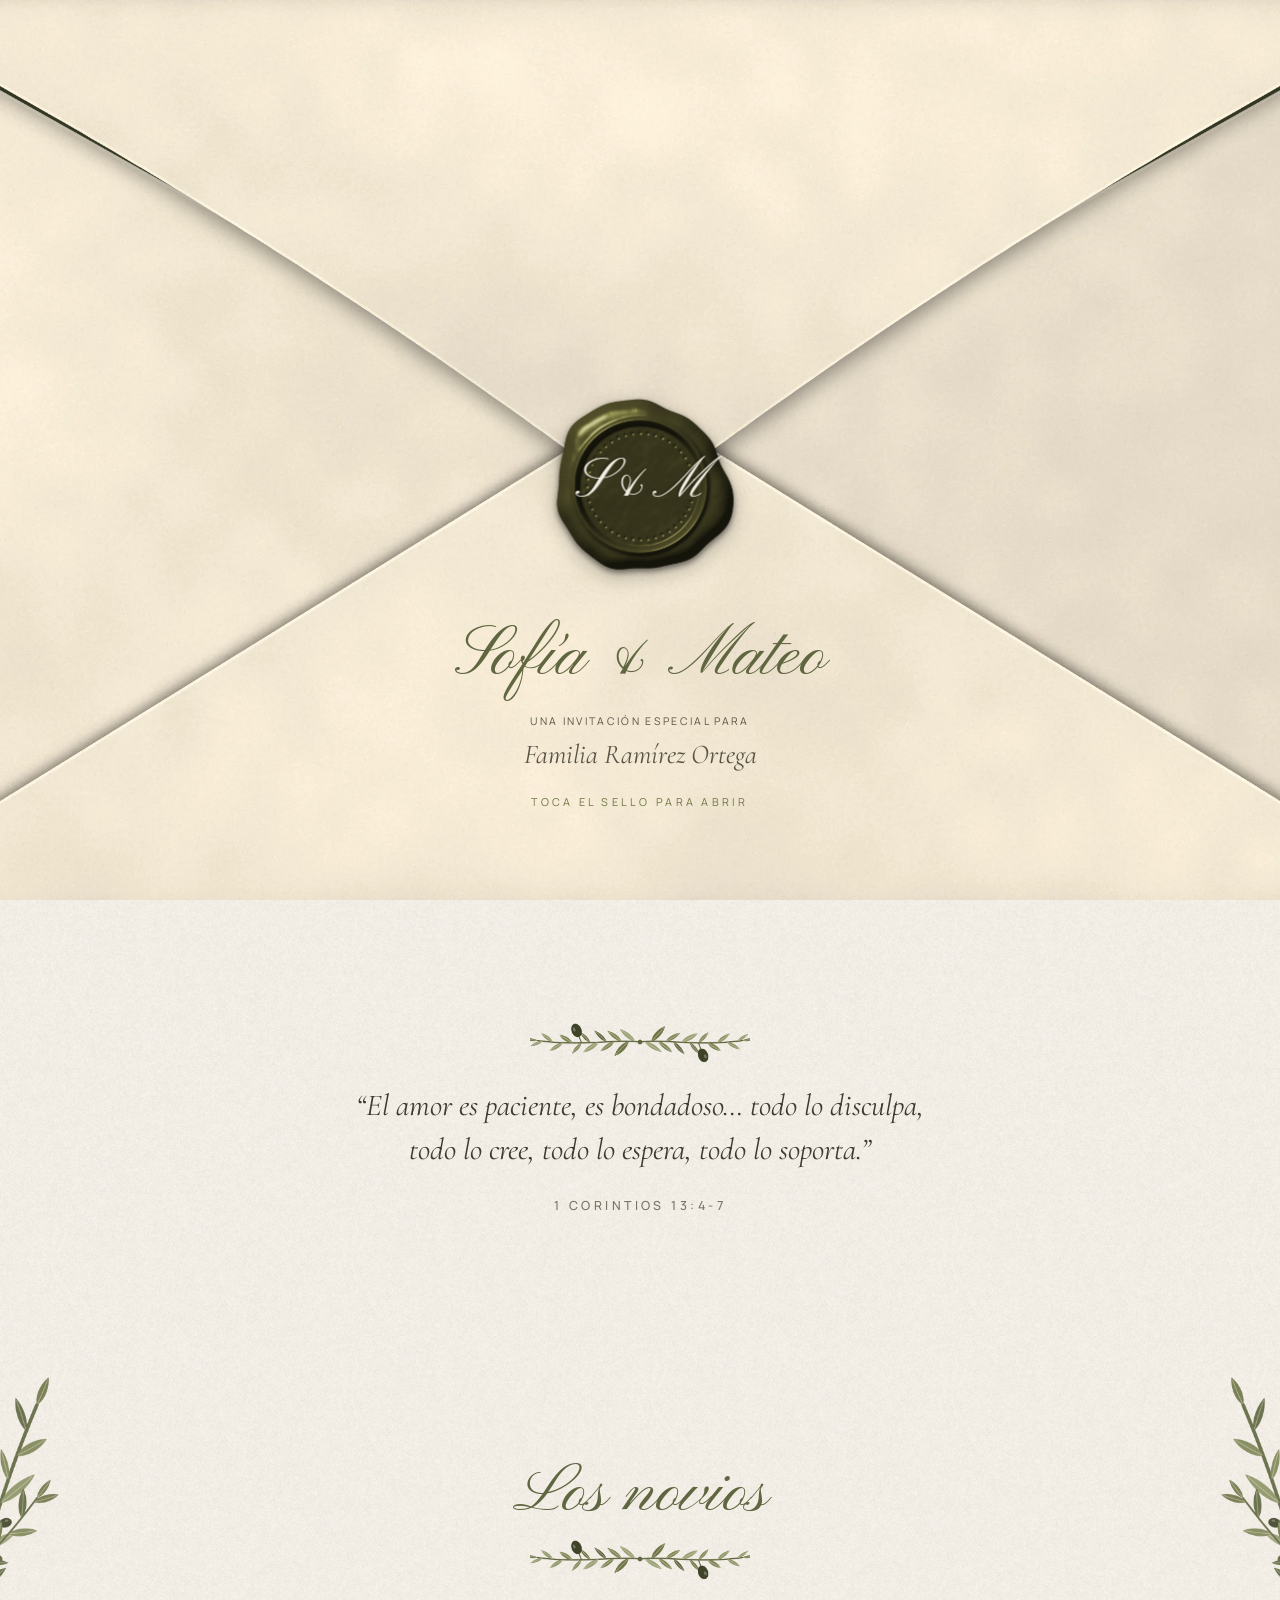
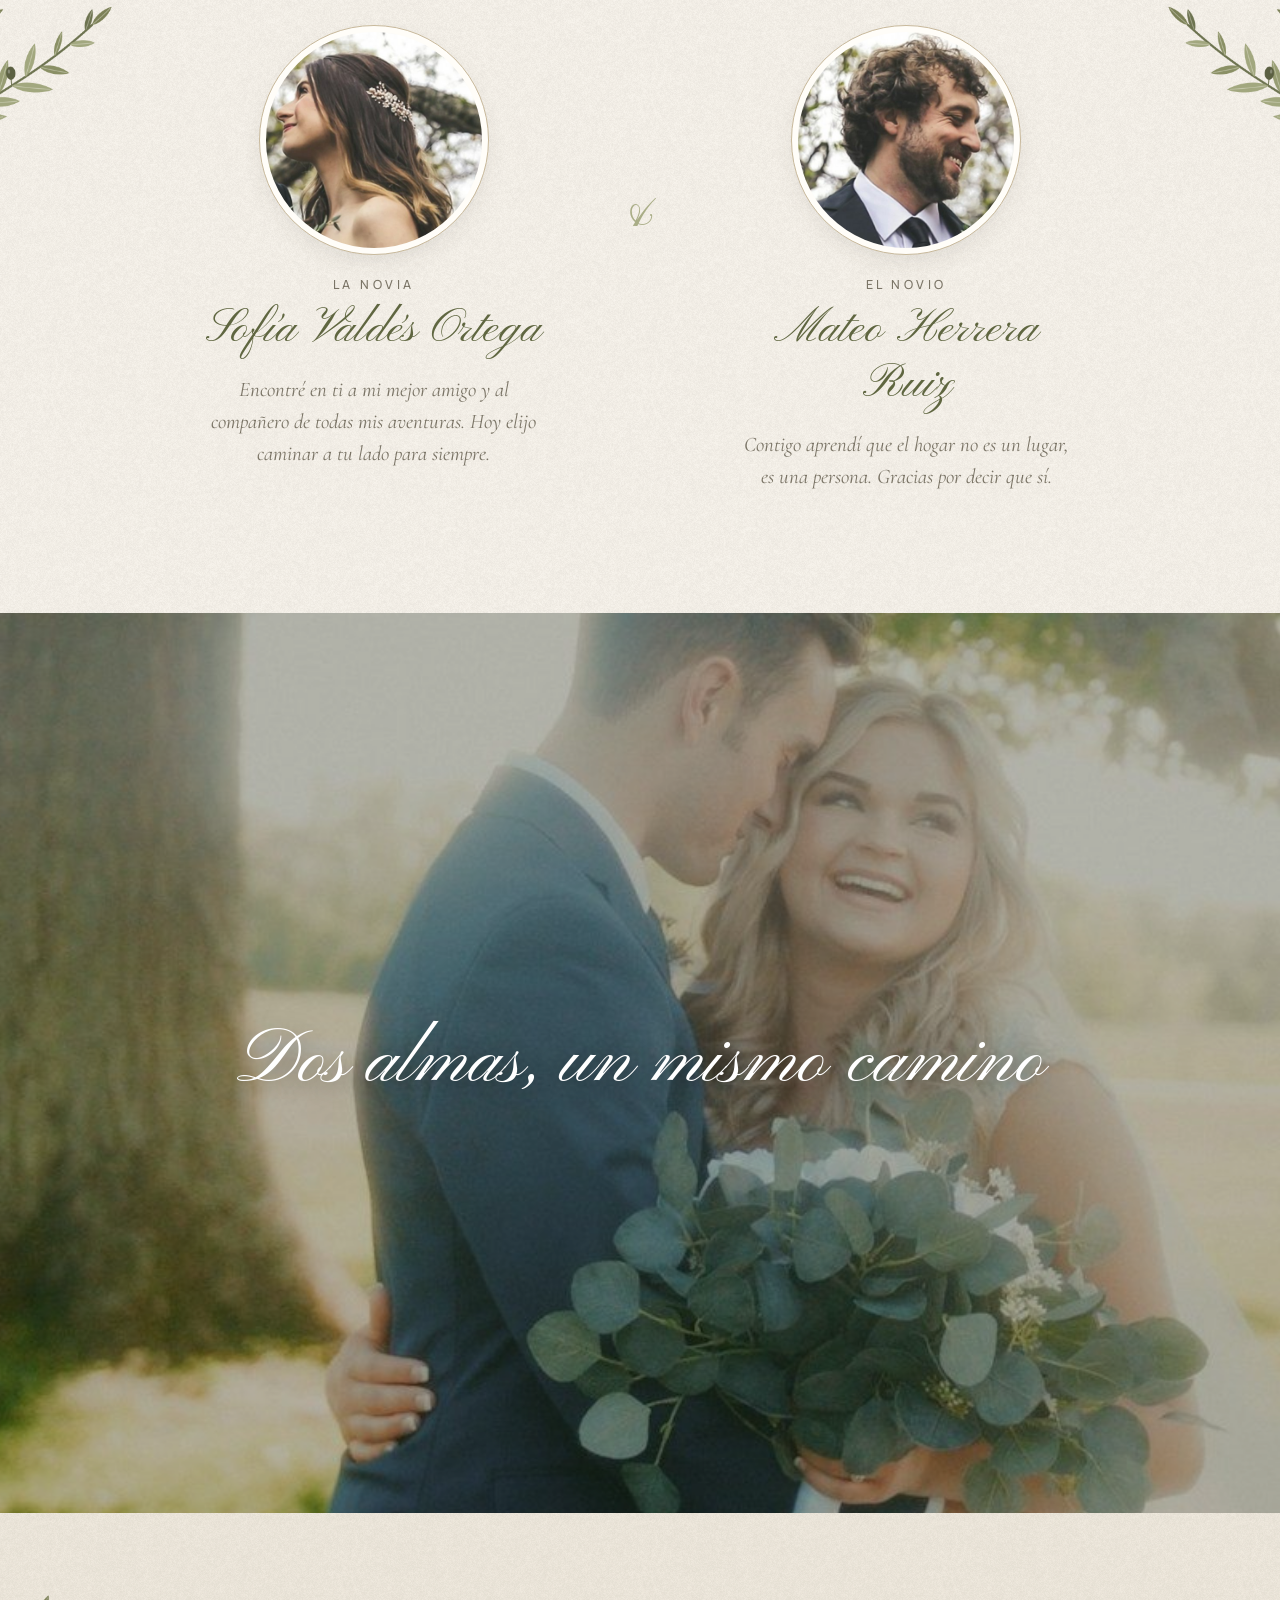
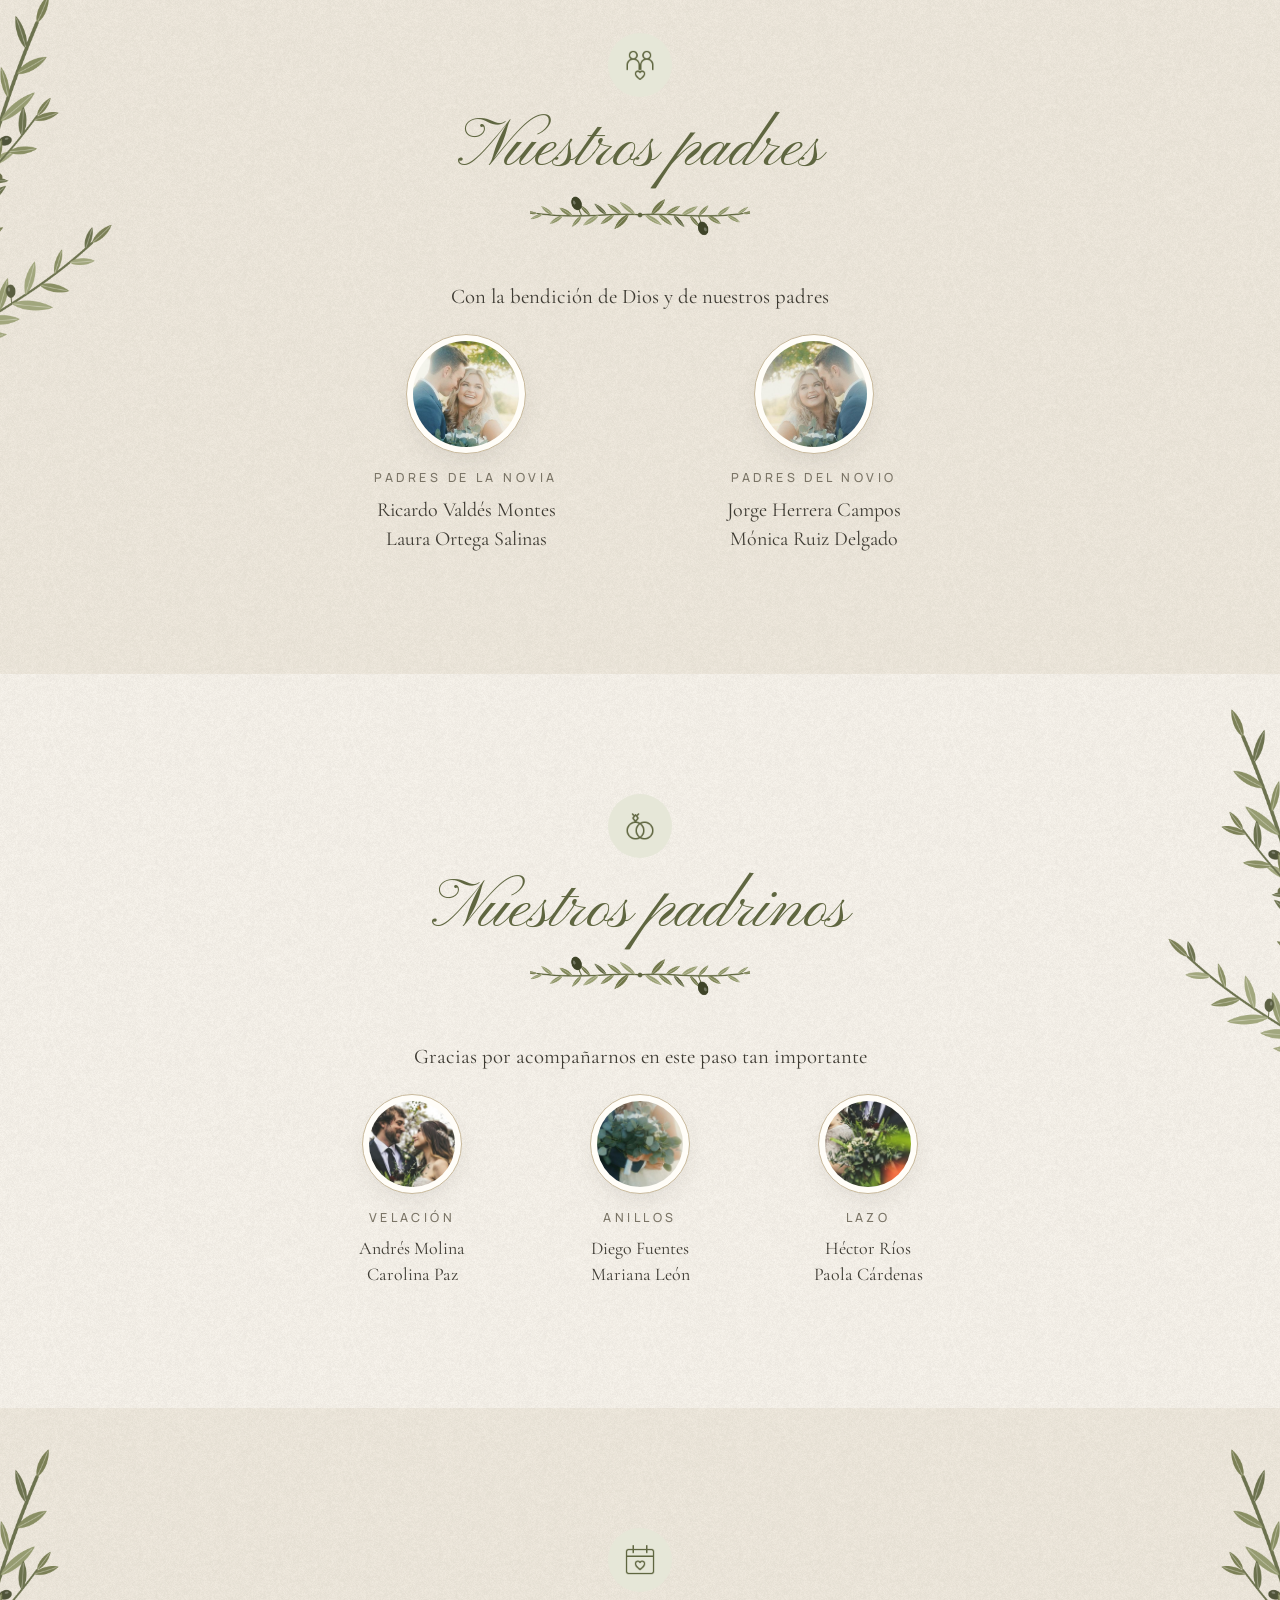
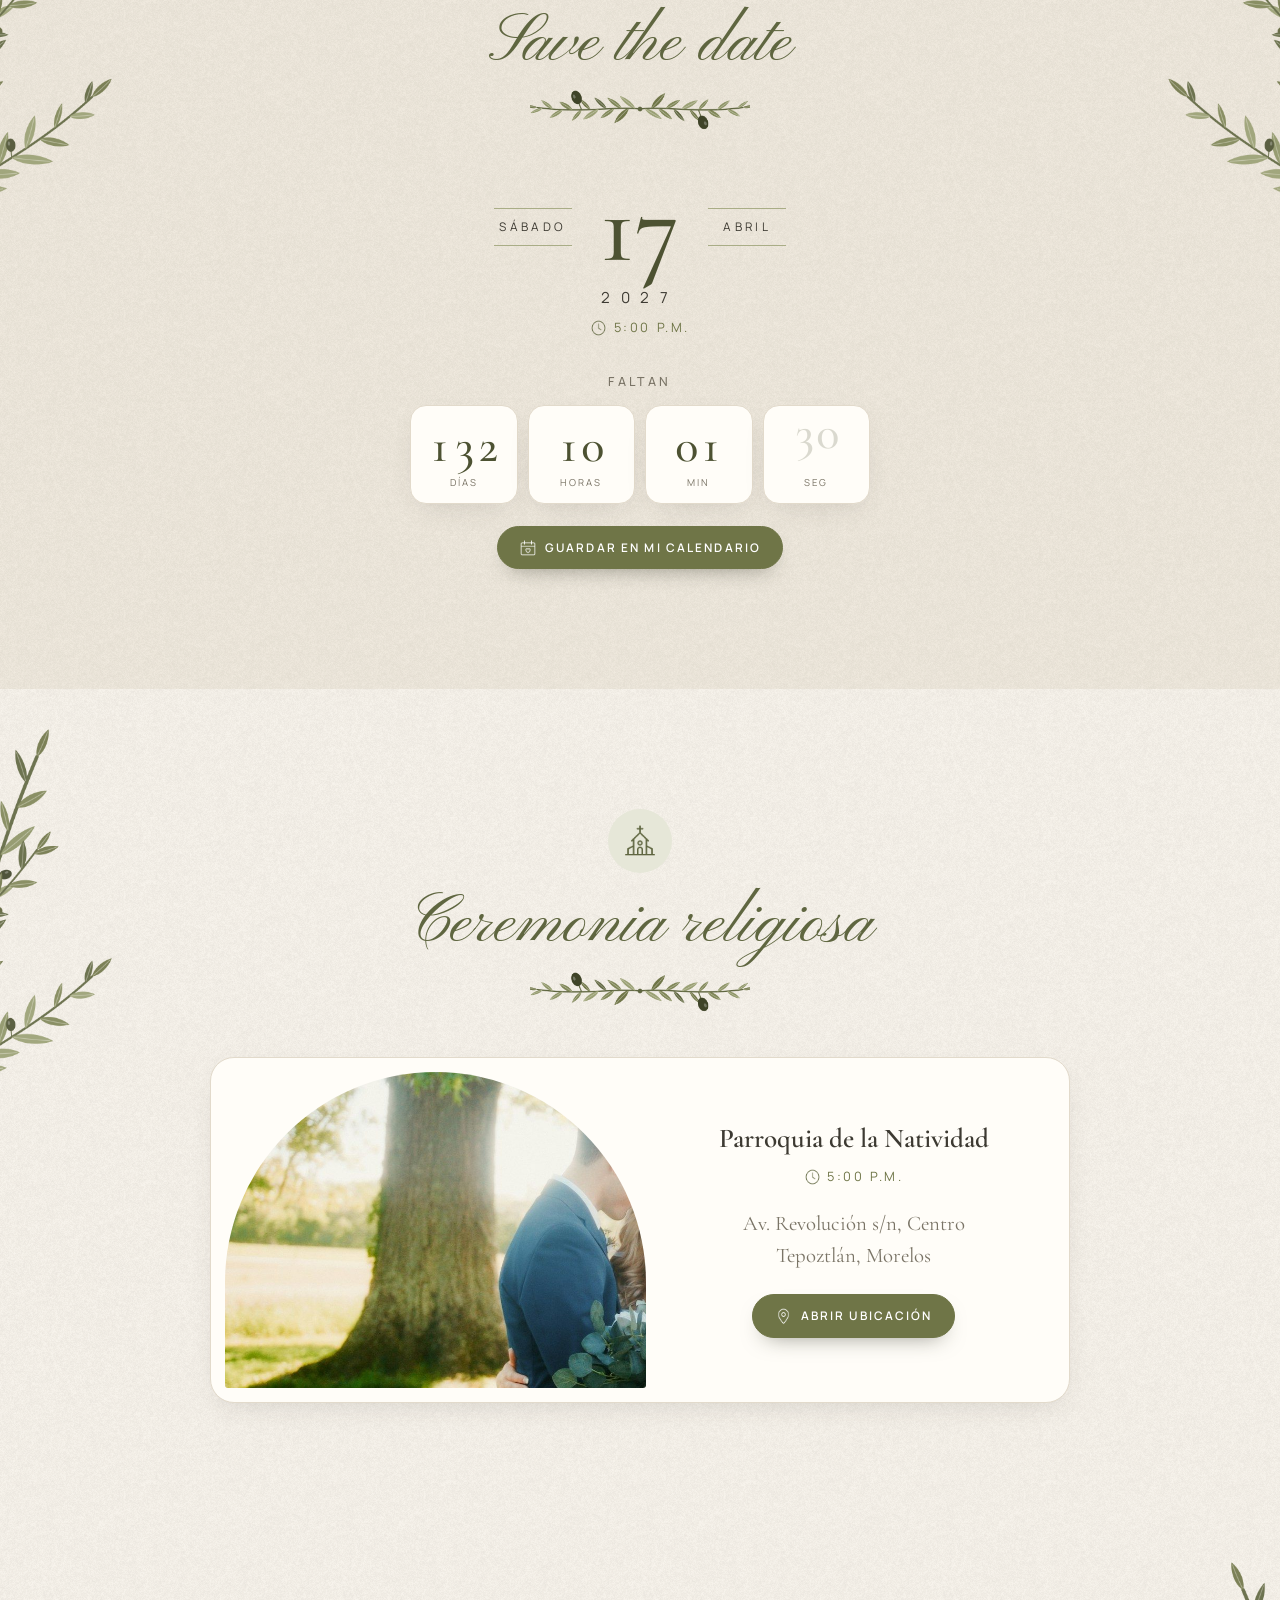
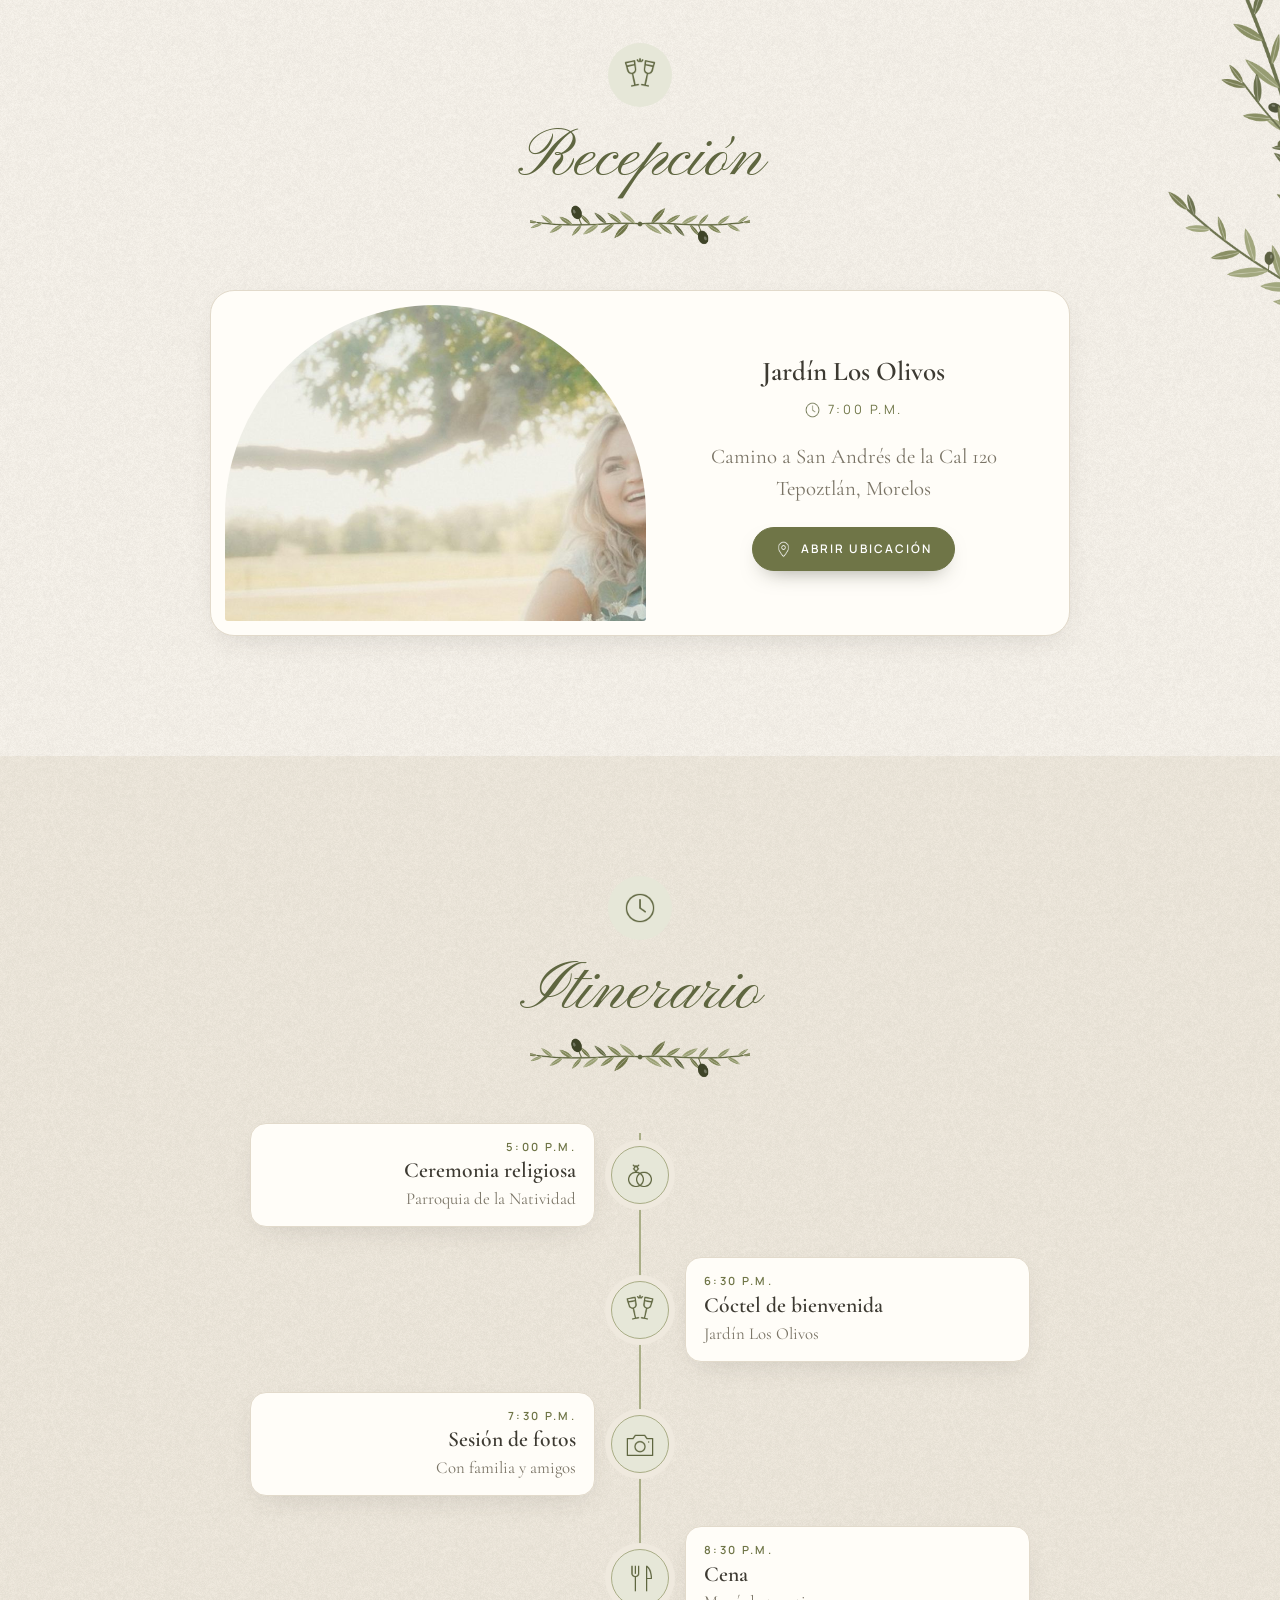
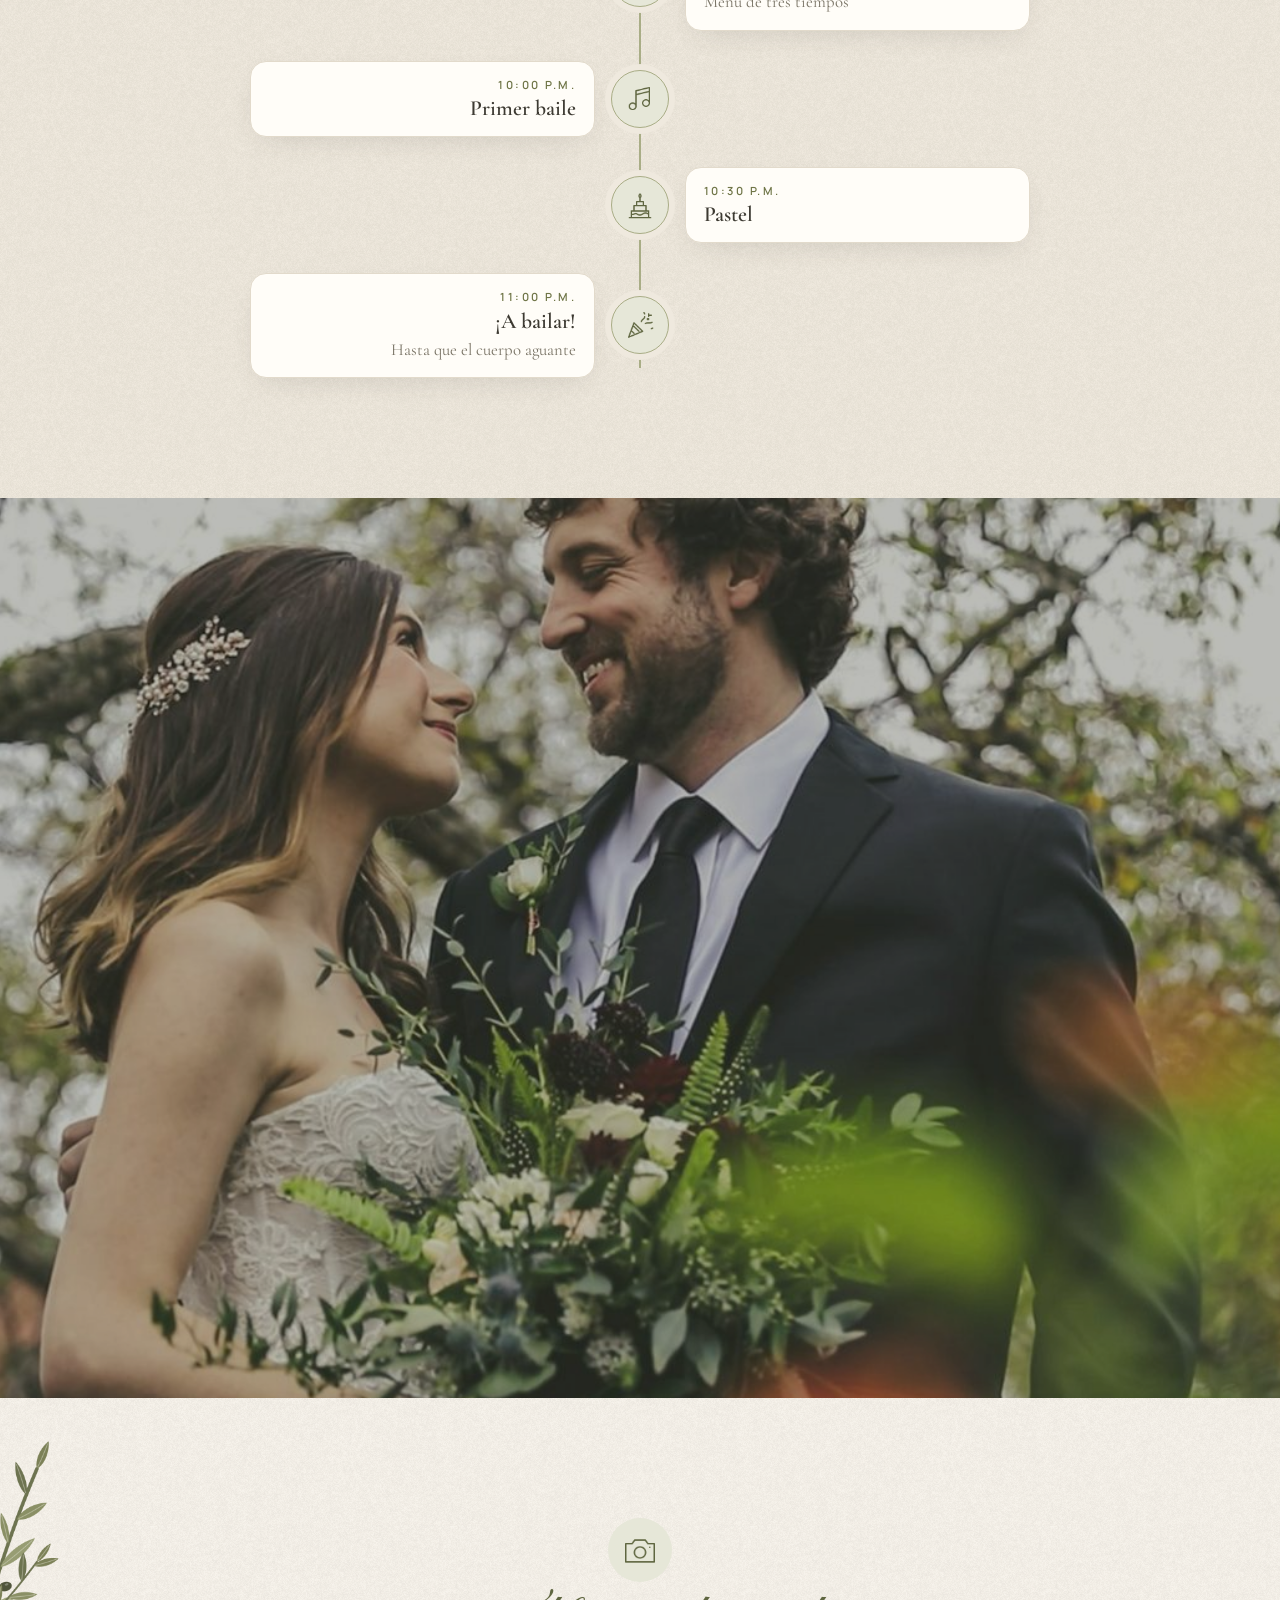
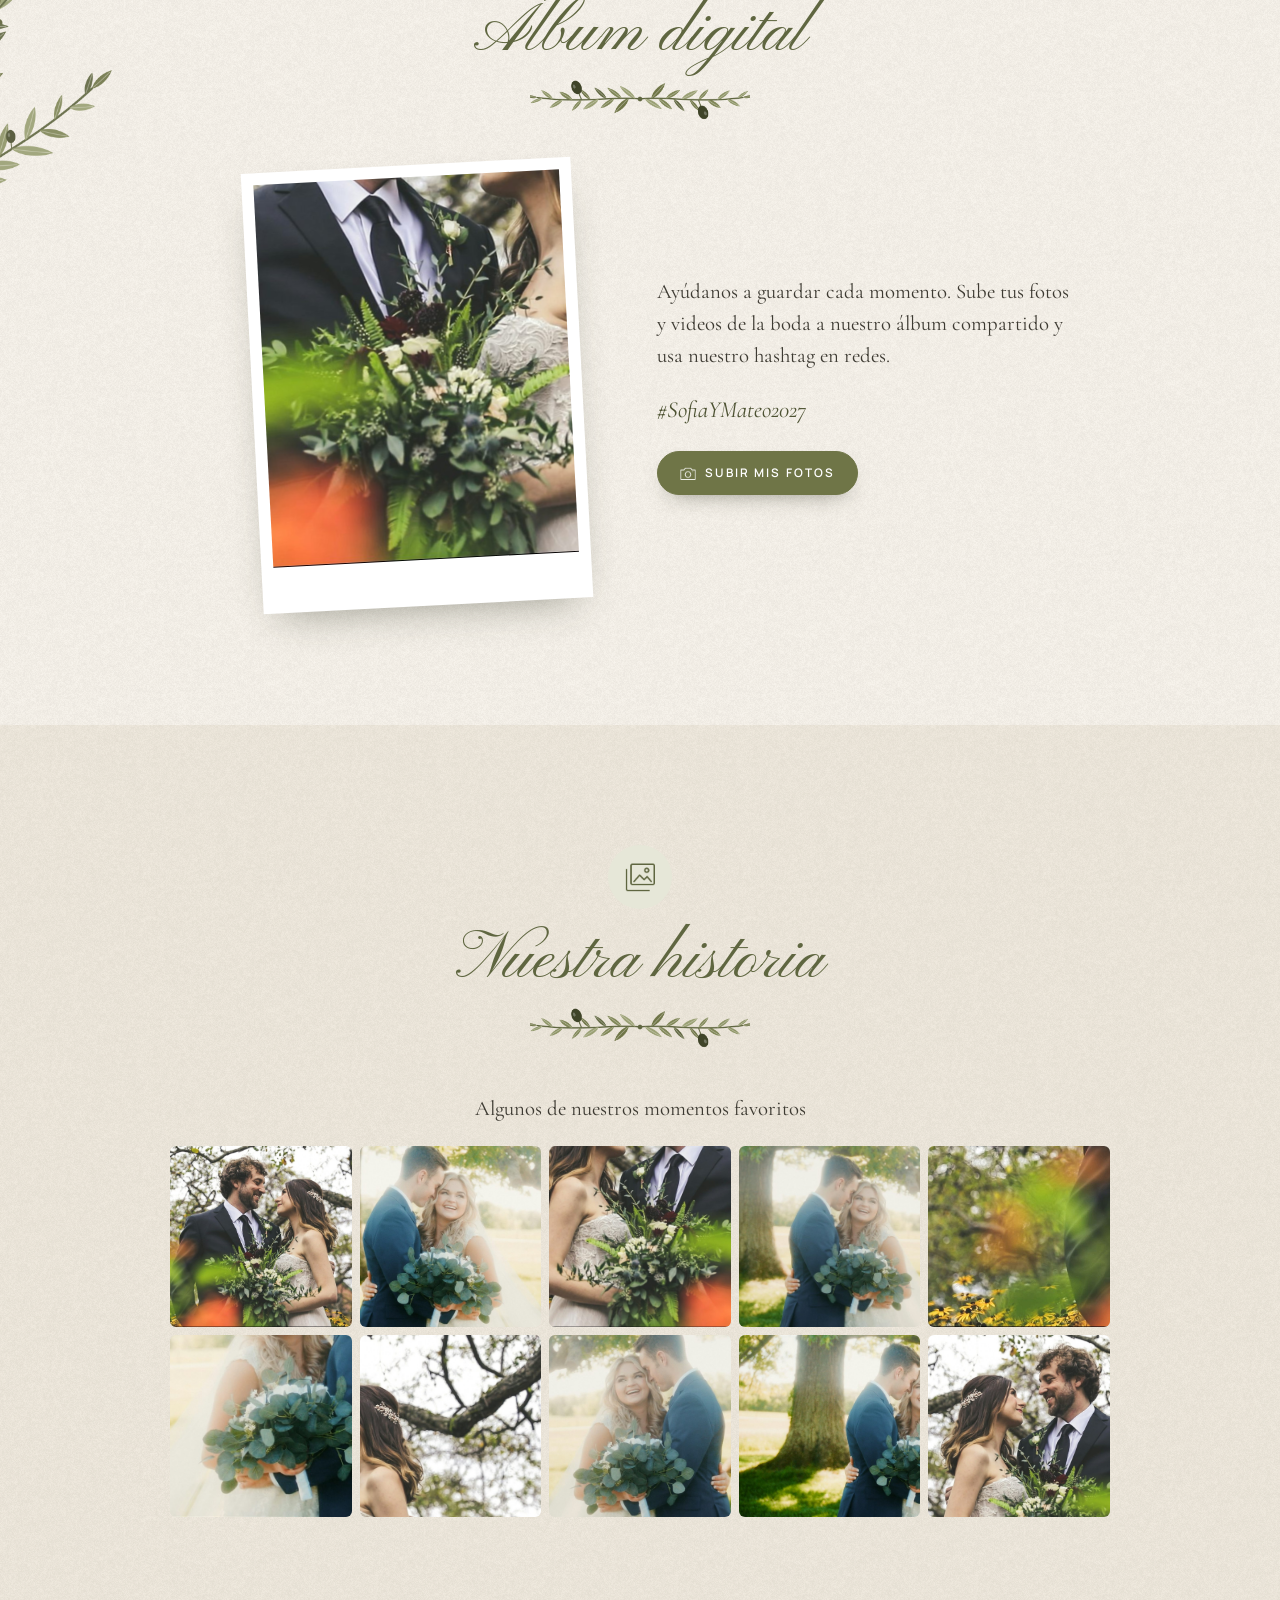
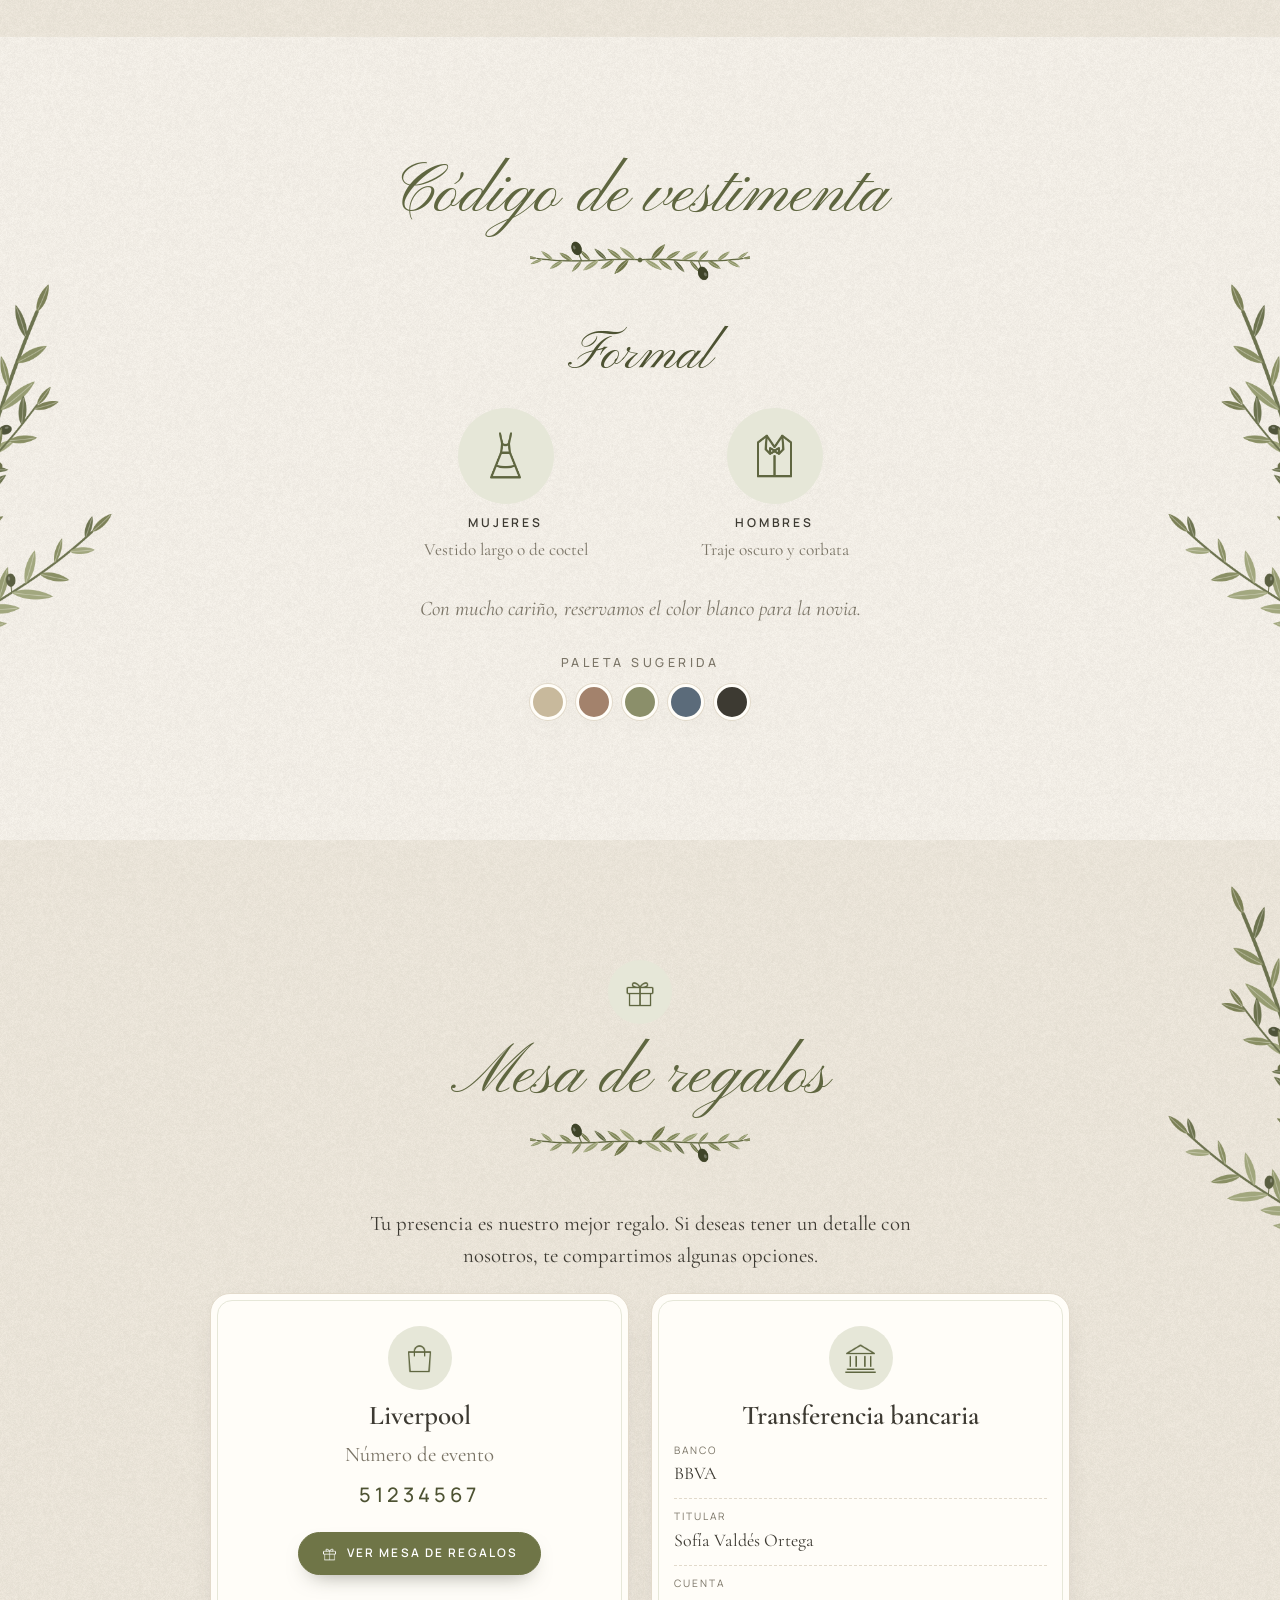
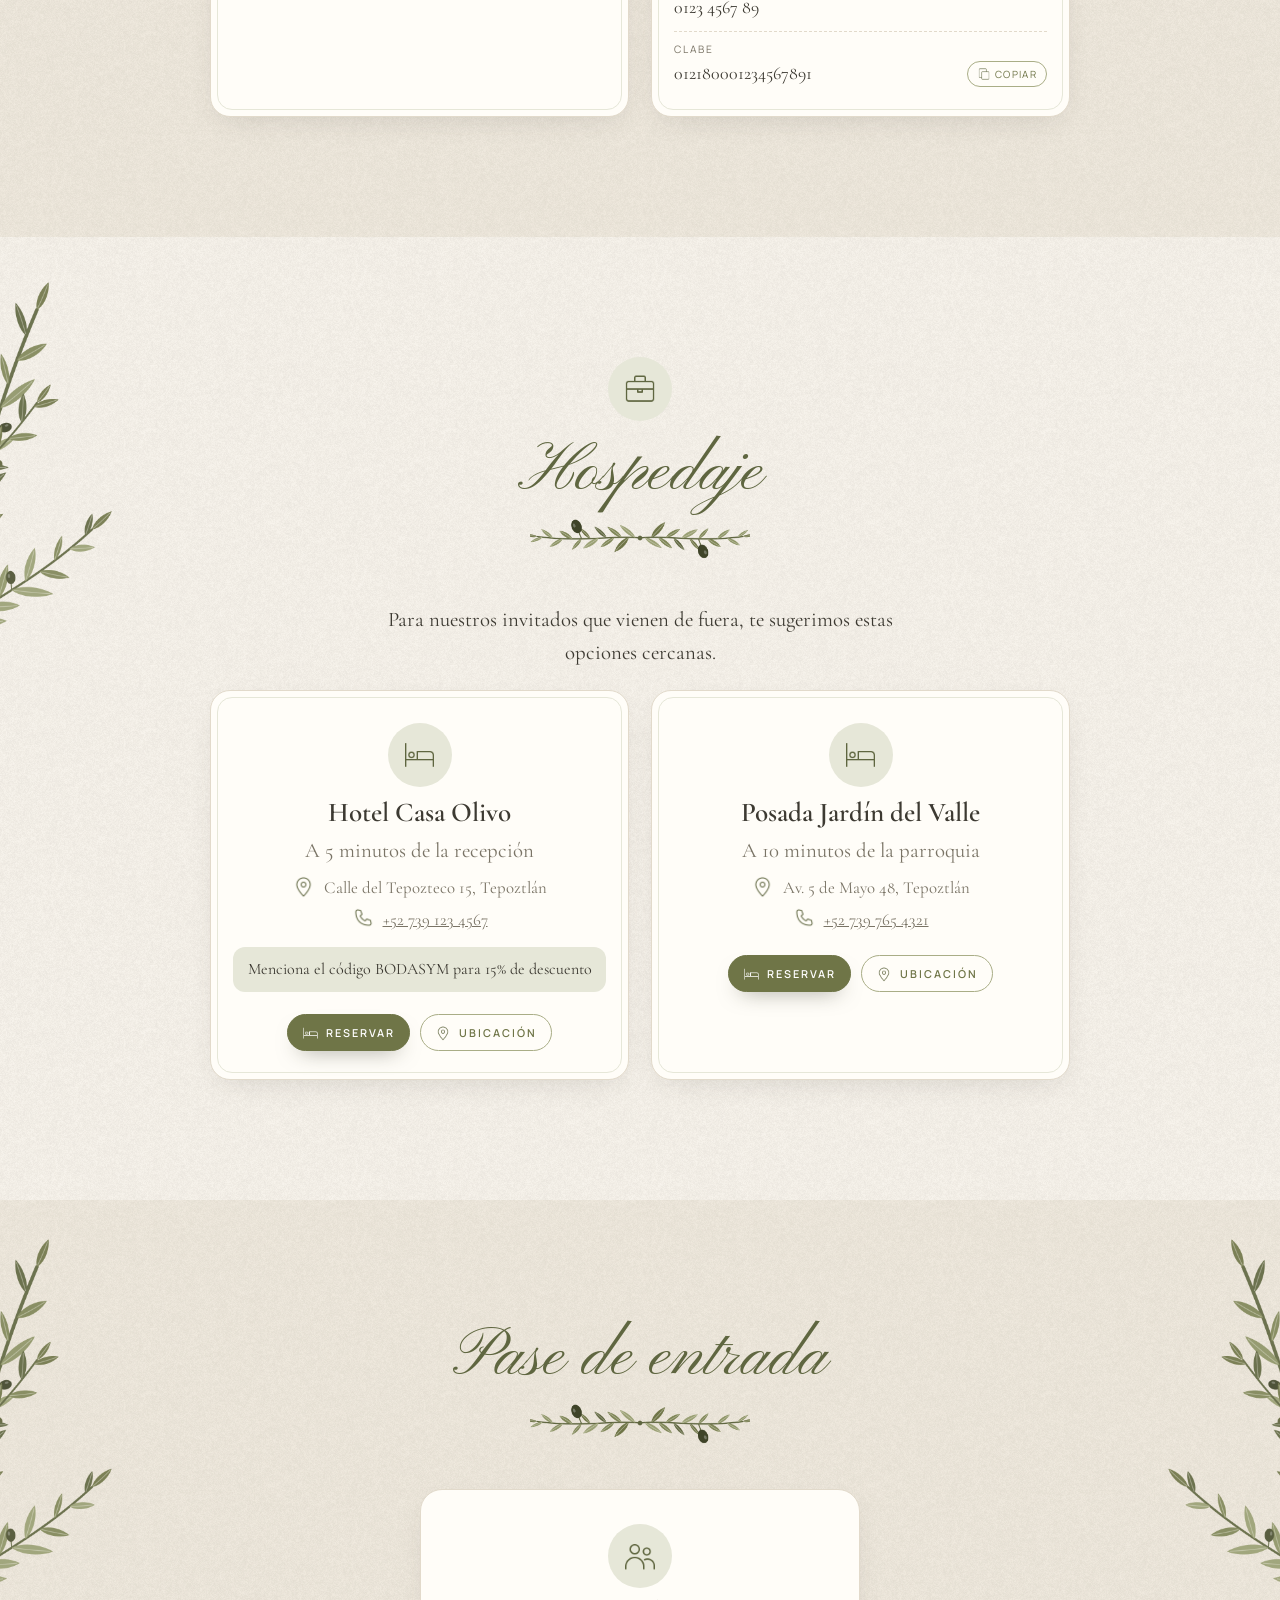
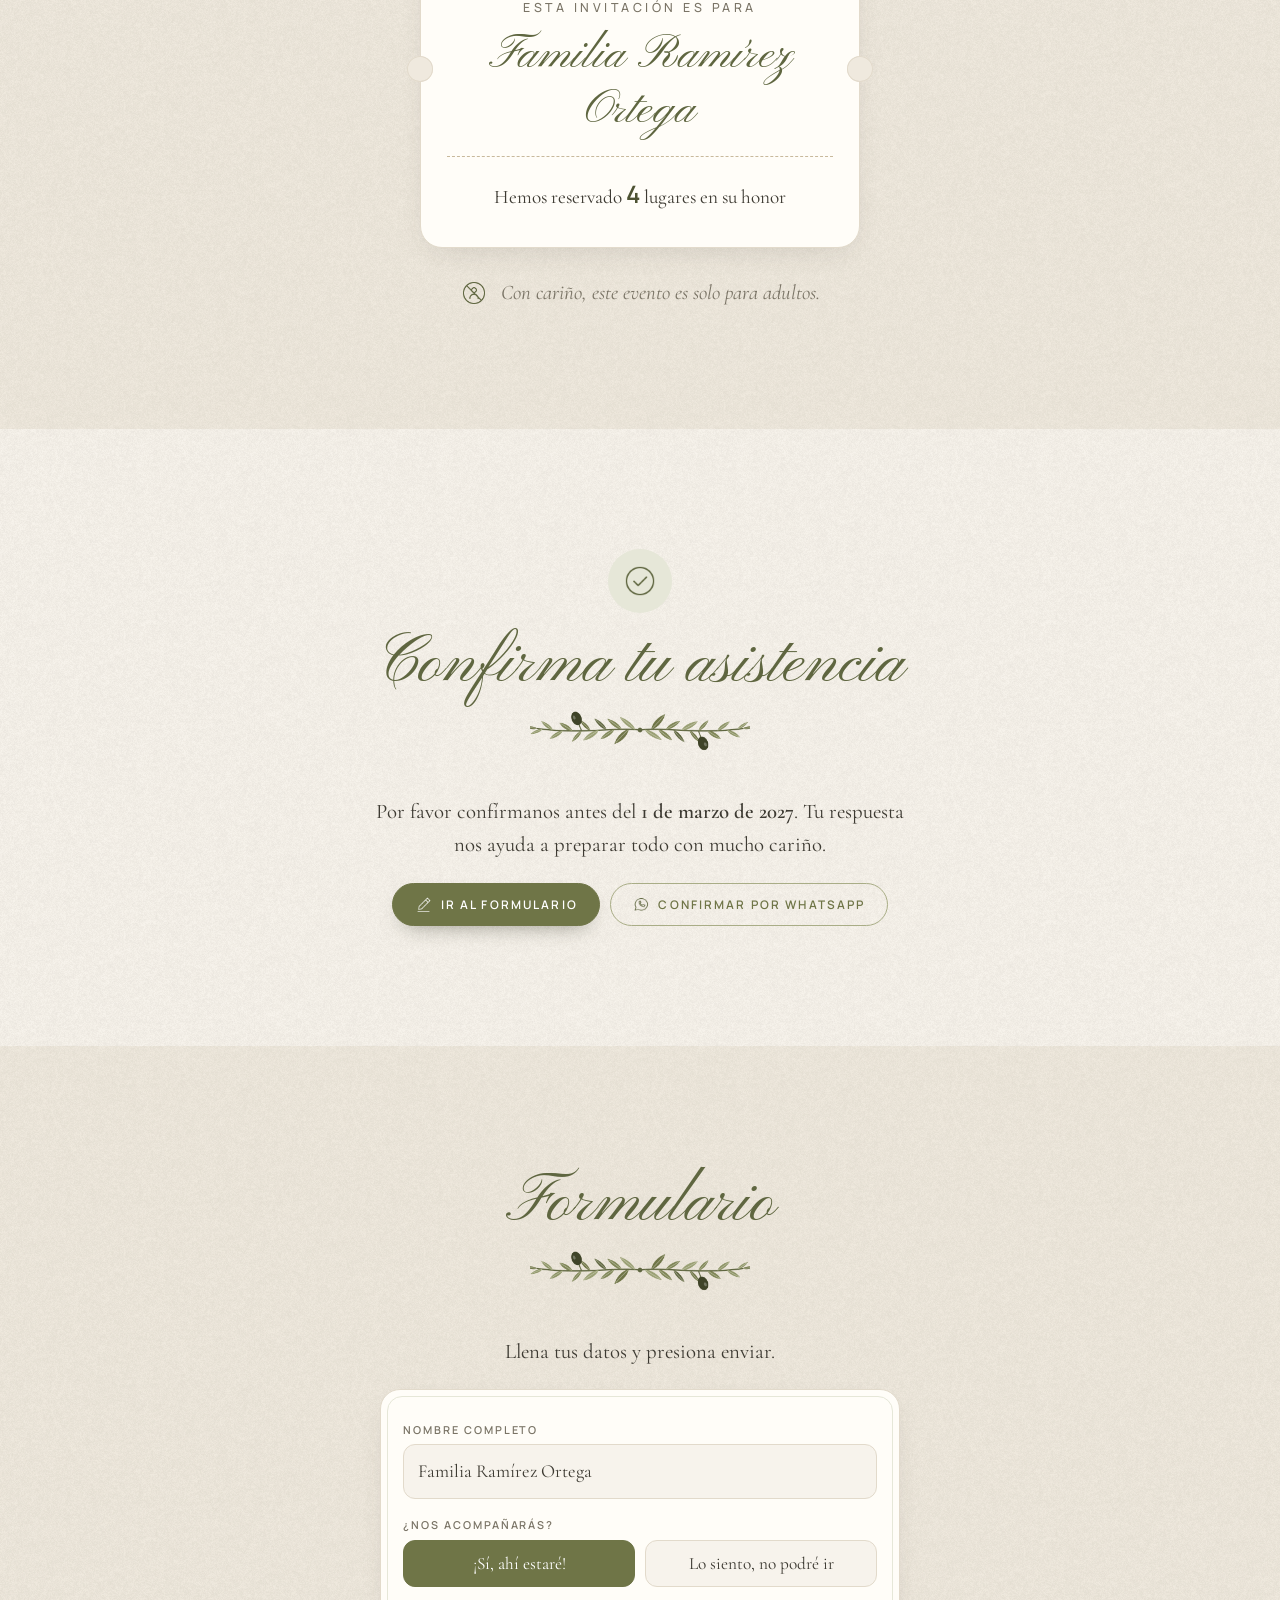
==== index.html @ 0d751687 "plantilla completa con confirmacion" ====
<!doctype html>
<html lang="es" class="cargando">
<head>
  <meta charset="utf-8">
  <meta name="viewport" content="width=device-width, initial-scale=1, viewport-fit=cover">

  <!-- =================================================================
       ✏️ ARCHIVO EDITABLE (1 de 2) — textos, fotos, links, orden de
       módulos, animaciones y posición de los adornos.
       El otro archivo editable es css/invitacion.css (colores, fuentes,
       tamaños y fondos).

       Título y vista previa al compartir por WhatsApp. La imagen debe ser
       URL completa al publicar: https://tusitio.com/boda/fotos/portada-1.jpg
       ================================================================= -->
  <title>Sofía & Mateo · Nuestra boda</title>
  <meta name="description" content="Te invitamos a celebrar nuestra boda el 17 de abril de 2027.">
  <meta property="og:title" content="Sofía & Mateo · Nuestra boda">
  <meta property="og:description" content="Sábado 17 de abril de 2027 · Tepoztlán, Morelos">
  <meta property="og:image" content="fotos/portada-1.jpg">
  <meta property="og:type" content="website">
  <meta name="theme-color" content="#6f7547">

  <!-- =================================================================
       ⚙️ AJUSTES (datos que no se ven escritos en la página)
       ================================================================= -->
  <script>
    const AJUSTES = {
      // Para el contador, el calendario y el formulario. Fecha: AAAA-MM-DDTHH:MM:00 (24 h)
      evento: {
        titulo:      "Boda de Sofía & Mateo",
        fecha:       "2027-04-17T17:00:00",
        fechaFin:    "2027-04-18T02:00:00",
        lugar:       "Tepoztlán, Morelos",
        descripcion: "¡Te esperamos para celebrar nuestra boda!",
      },
      // Invitado cuando el link no trae ?invitado=...&pases=...  (crea links con generador-links.html)
      invitado: { nombre: "Familia Ramírez Ortega", pases: 4 },

      // WhatsApp: código de país + número, solo dígitos ("" = sin botón de WhatsApp)
      whatsapp:        "5215512345678",
      mensajeWhatsapp: "¡Hola! Soy {invitado} y quiero confirmar mi asistencia a la boda de Sofía & Mateo.",

      formulario: {
        enviarA:      "whatsapp",   // "whatsapp" = abre WhatsApp con la respuesta · "prueba" = solo dice gracias
        googleSheets: "",           // opcional: URL de Google Apps Script para guardar respuestas
      },
      portada: { cadaSegundos: 5, transicionSegundos: 2 },   // carrusel de fotos de la portada
      sobre:   { velocidad: 1 },                            // 1 normal · 1.5 más rápido · 0.7 más lento
      musica:  { archivo: "", volumen: 0.5 },               // ej. "musica/cancion.mp3" ("" = sin música)
    };
  </script>

  <link rel="stylesheet" href="css/invitacion.css">
  <link rel="stylesheet" href="css/base.css">
  <noscript><style>html.cargando body { visibility: visible; } .sobre { display: none; }</style></noscript>
</head>
<body>

<!-- =====================================================================
     CÓMO EDITAR ESTE ARCHIVO
     · Cada módulo es un <section>. El ORDEN aquí es el orden en pantalla.
       Para quitar un módulo bórralo completo; para moverlo, córtalo y pégalo.
     · Para quitar un texto o botón, borra su línea.
     · data-animacion="subir"  en el <section> = animación por defecto del módulo
       data-anim                = este elemento se anima (con la del módulo)
       data-anim="letras"       = con una animación propia (lista en js/animaciones.js)
       data-retraso="0.5"  data-duracion="2"   = segundos extra / duración
       data-escalonar           = en un contenedor: sus hijos salen uno tras otro
     · ADORNOS (png/webp con posición exacta, en % del módulo):
       <img class="adorno" src="tematica/flor.png" alt=""
            style="--x:10%; --y:20%; --ancho:30%; --giro:-15deg" data-anim="zoom">
       También: --derecha / --abajo (en lugar de --x / --y), --opacidad,
       --capa (1 detrás del texto · 3 delante) y la clase adorno--espejo.
     ===================================================================== -->


<!-- ============================ SOBRE (bórralo para entrar directo) ============================ -->
<div class="sobre" id="sobre" role="button" tabindex="0" aria-label="Abrir invitación">
  <div class="sobre__escenario">
    <div class="sobre__interior"></div>
    <picture class="sobre__capa sobre__abajo">
      <source media="(orientation: landscape)" srcset="tematica/sobre-abajo-horizontal.webp">
      <img src="tematica/sobre-abajo-vertical.webp" alt="" draggable="false">
    </picture>
    <div class="sobre__solapa">
      <picture class="sobre__capa">
        <source media="(orientation: landscape)" srcset="tematica/sobre-arriba-horizontal.webp">
        <img src="tematica/sobre-arriba-vertical.webp" alt="" draggable="false">
      </picture>
    </div>
    <div class="sobre__textos">
      <p class="sobre__titulo">Sofía &amp; Mateo</p>
      <p class="sobre__para">Una invitación especial para</p>
      <p class="sobre__invitado" data-invitado-nombre></p>
      <p class="sobre__ayuda">Toca el sello para abrir</p>
    </div>
    <span class="sobre__sello">
      <img src="tematica/sello.webp" alt="" draggable="false">
      <span class="sobre__iniciales">S&amp;M</span>
    </span>
  </div>
</div>


<main id="invitacion">

  <!-- ============================ PORTADA ============================ -->
  <section class="modulo portada" id="portada" data-animacion="subir">
    <div class="portada__fotos">
      <img src="fotos/portada-1.jpg" alt="">
      <img src="fotos/portada-2.jpg" alt="">
      <img src="fotos/portada-3.jpg" alt="">
    </div>
    <div class="portada__capa"></div>
    <div class="portada__contenido">
      <p class="etiqueta" data-anim data-retraso="0.3">Nos casamos</p>
      <h1 class="portada__nombres" data-anim="letras" data-retraso="0.6">Sofía &amp; Mateo</h1>
      <p class="portada__fecha" data-anim data-retraso="1.4">17 · 04 · 2027</p>
    </div>
    <div class="portada__puntos"></div>
    <a class="portada__bajar" href="#" aria-label="Ver más" data-anim="flotar">
      <img src="iconos/flecha-abajo.png" alt="">
    </a>
  </section>

  <!-- ============================ FRASE ============================ -->
  <section class="modulo" id="frase" data-animacion="desenfoque">
    <div class="contenedor">
      <img class="divisor" style="margin: 0 auto 20px" src="tematica/divisor.png" alt="" data-anim="linea">
      <p class="frase__texto" data-anim>“El amor es paciente, es bondadoso… todo lo disculpa, todo lo cree, todo lo espera, todo lo soporta.”</p>
      <p class="etiqueta" data-anim>1 Corintios 13:4-7</p>
    </div>
  </section>

  <!-- ============================ NOVIOS ============================ -->
  <section class="modulo" id="novios" data-animacion="subir">
    <img class="adorno" src="tematica/hoja-izquierda.png" alt="" style="--x:-7%; --y:4%" data-anim="hoja-izquierda">
    <img class="adorno" src="tematica/hoja-derecha.png" alt="" style="--derecha:-7%; --y:4%" data-anim="hoja-derecha">
    <div class="contenedor">
      <header class="encabezado">
        <h2 class="titulo" data-anim>Los novios</h2>
        <img class="divisor" src="tematica/divisor.png" alt="" data-anim="linea">
      </header>
      <div class="novios">
        <article class="novio-tarjeta">
          <div class="foto-circulo" data-anim="circulo"><img src="fotos/novia.jpg" alt=""></div>
          <p class="etiqueta" data-anim>La novia</p>
          <h3 class="nombre-novio" data-anim>Sofía Valdés Ortega</h3>
          <p class="mensaje" data-anim>Encontré en ti a mi mejor amigo y al compañero de todas mis aventuras. Hoy elijo caminar a tu lado para siempre.</p>
        </article>
        <div class="novios__y" data-anim="rebote">&amp;</div>
        <article class="novio-tarjeta">
          <div class="foto-circulo" data-anim="circulo"><img src="fotos/novio.jpg" alt=""></div>
          <p class="etiqueta" data-anim>El novio</p>
          <h3 class="nombre-novio" data-anim>Mateo Herrera Ruiz</h3>
          <p class="mensaje" data-anim>Contigo aprendí que el hogar no es un lugar, es una persona. Gracias por decir que sí.</p>
        </article>
      </div>
    </div>
  </section>

  <!-- ============================ FOTO PARALLAX 1 ============================ -->
  <section class="modulo parallax" id="parallax1" data-animacion="zoom-suave">
    <div class="parallax__marco" data-parallax><img class="parallax__img" src="fotos/parallax-1.jpg" alt=""></div>
    <div class="parallax__capa"></div>
    <p class="parallax__texto" data-anim>Dos almas, un mismo camino</p>
  </section>

  <!-- ============================ PADRES ============================ -->
  <section class="modulo" id="padres" data-animacion="subir">
    <img class="adorno" src="tematica/hoja-izquierda.png" alt="" style="--x:-7%; --y:10%" data-anim="hoja-izquierda">
    <div class="contenedor">
      <header class="encabezado">
        <span class="icono-circulo" data-anim><img src="iconos/familia.png" alt=""></span>
        <h2 class="titulo" data-anim>Nuestros padres</h2>
        <img class="divisor" src="tematica/divisor.png" alt="" data-anim="linea">
      </header>
      <p class="texto" data-anim>Con la bendición de Dios y de nuestros padres</p>
      <div class="personas" data-escalonar>
        <article class="persona" data-anim>
          <div class="foto-circulo"><img src="fotos/padres-novia.jpg" alt=""></div>
          <p class="etiqueta">Padres de la novia</p>
          <p class="persona__nombres">Ricardo Valdés Montes<br>Laura Ortega Salinas</p>
        </article>
        <article class="persona" data-anim>
          <div class="foto-circulo"><img src="fotos/padres-novio.jpg" alt=""></div>
          <p class="etiqueta">Padres del novio</p>
          <p class="persona__nombres">Jorge Herrera Campos<br>Mónica Ruiz Delgado</p>
        </article>
      </div>
    </div>
  </section>

  <!-- ============================ PADRINOS ============================ -->
  <section class="modulo" id="padrinos" data-animacion="zoom">
    <img class="adorno" src="tematica/hoja-derecha.png" alt="" style="--derecha:-7%; --y:4%" data-anim="hoja-derecha">
    <div class="contenedor">
      <header class="encabezado">
        <span class="icono-circulo" data-anim><img src="iconos/anillos.png" alt=""></span>
        <h2 class="titulo" data-anim>Nuestros padrinos</h2>
        <img class="divisor" src="tematica/divisor.png" alt="" data-anim="linea">
      </header>
      <p class="texto" data-anim>Gracias por acompañarnos en este paso tan importante</p>
      <div class="personas personas--padrinos" data-escalonar>
        <article class="persona" data-anim>
          <div class="foto-circulo"><img src="fotos/padrinos-1.jpg" alt=""></div>
          <p class="etiqueta">Velación</p>
          <p class="persona__nombres">Andrés Molina<br>Carolina Paz</p>
        </article>
        <article class="persona" data-anim>
          <div class="foto-circulo"><img src="fotos/padrinos-2.jpg" alt=""></div>
          <p class="etiqueta">Anillos</p>
          <p class="persona__nombres">Diego Fuentes<br>Mariana León</p>
        </article>
        <article class="persona" data-anim>
          <div class="foto-circulo"><img src="fotos/padrinos-3.jpg" alt=""></div>
          <p class="etiqueta">Lazo</p>
          <p class="persona__nombres">Héctor Ríos<br>Paola Cárdenas</p>
        </article>
      </div>
    </div>
  </section>

  <!-- ============================ FECHA + CONTADOR + CALENDARIO ============================ -->
  <!-- La fecha del contador y del calendario está en AJUSTES.evento (arriba) -->
  <section class="modulo" id="fecha" data-animacion="subir">
    <img class="adorno" src="tematica/hoja-izquierda.png" alt="" style="--x:-7%; --y:4%" data-anim="hoja-izquierda">
    <img class="adorno" src="tematica/hoja-derecha.png" alt="" style="--derecha:-7%; --y:4%" data-anim="hoja-derecha">
    <div class="contenedor">
      <header class="encabezado">
        <span class="icono-circulo" data-anim><img src="iconos/calendario.png" alt=""></span>
        <h2 class="titulo" data-anim>Save the date</h2>
        <img class="divisor" src="tematica/divisor.png" alt="" data-anim="linea">
      </header>
      <div class="fecha-grande">
        <span class="fecha-grande__lado" data-anim="izquierda">Sábado</span>
        <span class="fecha-grande__dia" data-anim="rebote">17</span>
        <span class="fecha-grande__lado" data-anim="derecha">Abril</span>
      </div>
      <p class="fecha-anio" data-anim>2027</p>
      <p class="fecha-hora" data-anim><img class="icono-linea" src="iconos/reloj.png" alt=""><span>5:00 p.m.</span></p>

      <p class="etiqueta" data-anim>Faltan</p>
      <div class="contador" data-contador data-anim>
        <div class="contador__caja"><span class="contador__num" data-contador-parte="dias">00</span><span class="contador__etq">Días</span></div>
        <div class="contador__caja"><span class="contador__num" data-contador-parte="horas">00</span><span class="contador__etq">Horas</span></div>
        <div class="contador__caja"><span class="contador__num" data-contador-parte="minutos">00</span><span class="contador__etq">Min</span></div>
        <div class="contador__caja"><span class="contador__num" data-contador-parte="segundos">00</span><span class="contador__etq">Seg</span></div>
      </div>
      <p class="contador__final" data-contador-final hidden>¡Llegó el gran día!</p>

      <div class="botones" data-anim>
        <button class="boton" type="button" data-calendario-abrir>
          <img class="boton__icono" src="iconos/calendario.png" alt=""><span>Guardar en mi calendario</span>
        </button>
      </div>
      <div class="botones calendario-opciones" data-calendario-opciones hidden>
        <a class="boton boton--borde boton--chico" data-calendario-google target="_blank" rel="noopener">Google Calendar</a>
        <a class="boton boton--borde boton--chico" data-calendario-ics download="evento.ics">Apple / Outlook</a>
      </div>
    </div>
  </section>

  <!-- ============================ MISA ============================ -->
  <section class="modulo" id="misa" data-animacion="subir">
    <img class="adorno" src="tematica/hoja-izquierda.png" alt="" style="--x:-7%; --y:4%" data-anim="hoja-izquierda">
    <div class="contenedor">
      <header class="encabezado">
        <span class="icono-circulo" data-anim><img src="iconos/iglesia.png" alt=""></span>
        <h2 class="titulo" data-anim>Ceremonia religiosa</h2>
        <img class="divisor" src="tematica/divisor.png" alt="" data-anim="linea">
      </header>
      <article class="lugar">
        <div class="lugar__foto" data-anim="cortina"><img src="fotos/misa.jpg" alt="" loading="lazy"></div>
        <div class="lugar__info">
          <h3 class="lugar__nombre" data-anim>Parroquia de la Natividad</h3>
          <p class="lugar__hora" data-anim><img class="icono-linea" src="iconos/reloj.png" alt=""><span>5:00 p.m.</span></p>
          <p class="lugar__direccion" data-anim>Av. Revolución s/n, Centro<br>Tepoztlán, Morelos</p>
          <div class="botones" data-anim>
            <a class="boton" href="https://www.google.com/maps/search/?api=1&amp;query=Parroquia+de+la+Natividad+Tepoztlan" target="_blank" rel="noopener">
              <img class="boton__icono" src="iconos/ubicacion.png" alt=""><span>Abrir ubicación</span>
            </a>
          </div>
        </div>
      </article>
    </div>
  </section>

  <!-- ============================ RECEPCIÓN ============================ -->
  <section class="modulo" id="recepcion" data-animacion="subir">
    <img class="adorno" src="tematica/hoja-derecha.png" alt="" style="--derecha:-7%; --y:4%" data-anim="hoja-derecha">
    <div class="contenedor">
      <header class="encabezado">
        <span class="icono-circulo" data-anim><img src="iconos/copas.png" alt=""></span>
        <h2 class="titulo" data-anim>Recepción</h2>
        <img class="divisor" src="tematica/divisor.png" alt="" data-anim="linea">
      </header>
      <article class="lugar">
        <div class="lugar__foto" data-anim="cortina"><img src="fotos/recepcion.jpg" alt="" loading="lazy"></div>
        <div class="lugar__info">
          <h3 class="lugar__nombre" data-anim>Jardín Los Olivos</h3>
          <p class="lugar__hora" data-anim><img class="icono-linea" src="iconos/reloj.png" alt=""><span>7:00 p.m.</span></p>
          <p class="lugar__direccion" data-anim>Camino a San Andrés de la Cal 120<br>Tepoztlán, Morelos</p>
          <div class="botones" data-anim>
            <a class="boton" href="https://www.google.com/maps/search/?api=1&amp;query=Tepoztlan+Morelos" target="_blank" rel="noopener">
              <img class="boton__icono" src="iconos/ubicacion.png" alt=""><span>Abrir ubicación</span>
            </a>
          </div>
        </div>
      </article>
    </div>
  </section>

  <!-- ============================ ITINERARIO ============================ -->
  <!-- Los eventos tienen animación especial (línea que se dibuja): copia un <li> para agregar otro -->
  <section class="modulo" id="itinerario" data-animacion="subir">
    <div class="contenedor">
      <header class="encabezado">
        <span class="icono-circulo" data-anim><img src="iconos/reloj.png" alt=""></span>
        <h2 class="titulo" data-anim>Itinerario</h2>
        <img class="divisor" src="tematica/divisor.png" alt="" data-anim="linea">
      </header>
      <div class="itinerario" data-itinerario>
        <div class="itinerario__linea"><span class="itinerario__progreso"></span></div>
        <ol class="itinerario__lista">
          <li class="itinerario__item">
            <div class="itinerario__icono icono-circulo"><img src="iconos/anillos.png" alt=""></div>
            <div class="itinerario__tarjeta">
              <p class="itinerario__hora">5:00 p.m.</p>
              <h3 class="itinerario__titulo">Ceremonia religiosa</h3>
              <p class="itinerario__texto">Parroquia de la Natividad</p>
            </div>
          </li>
          <li class="itinerario__item">
            <div class="itinerario__icono icono-circulo"><img src="iconos/copas.png" alt=""></div>
            <div class="itinerario__tarjeta">
              <p class="itinerario__hora">6:30 p.m.</p>
              <h3 class="itinerario__titulo">Cóctel de bienvenida</h3>
              <p class="itinerario__texto">Jardín Los Olivos</p>
            </div>
          </li>
          <li class="itinerario__item">
            <div class="itinerario__icono icono-circulo"><img src="iconos/camara.png" alt=""></div>
            <div class="itinerario__tarjeta">
              <p class="itinerario__hora">7:30 p.m.</p>
              <h3 class="itinerario__titulo">Sesión de fotos</h3>
              <p class="itinerario__texto">Con familia y amigos</p>
            </div>
          </li>
          <li class="itinerario__item">
            <div class="itinerario__icono icono-circulo"><img src="iconos/cubiertos.png" alt=""></div>
            <div class="itinerario__tarjeta">
              <p class="itinerario__hora">8:30 p.m.</p>
              <h3 class="itinerario__titulo">Cena</h3>
              <p class="itinerario__texto">Menú de tres tiempos</p>
            </div>
          </li>
          <li class="itinerario__item">
            <div class="itinerario__icono icono-circulo"><img src="iconos/musica.png" alt=""></div>
            <div class="itinerario__tarjeta">
              <p class="itinerario__hora">10:00 p.m.</p>
              <h3 class="itinerario__titulo">Primer baile</h3>
            </div>
          </li>
          <li class="itinerario__item">
            <div class="itinerario__icono icono-circulo"><img src="iconos/pastel.png" alt=""></div>
            <div class="itinerario__tarjeta">
              <p class="itinerario__hora">10:30 p.m.</p>
              <h3 class="itinerario__titulo">Pastel</h3>
            </div>
          </li>
          <li class="itinerario__item">
            <div class="itinerario__icono icono-circulo"><img src="iconos/fiesta.png" alt=""></div>
            <div class="itinerario__tarjeta">
              <p class="itinerario__hora">11:00 p.m.</p>
              <h3 class="itinerario__titulo">¡A bailar!</h3>
              <p class="itinerario__texto">Hasta que el cuerpo aguante</p>
            </div>
          </li>
        </ol>
      </div>
    </div>
  </section>

  <!-- ============================ FOTO PARALLAX 2 ============================ -->
  <section class="modulo parallax" id="parallax2" data-animacion="zoom-suave">
    <div class="parallax__marco" data-parallax><img class="parallax__img" src="fotos/parallax-2.jpg" alt=""></div>
    <div class="parallax__capa"></div>
  </section>

  <!-- ============================ ÁLBUM DIGITAL ============================ -->
  <section class="modulo" id="album" data-animacion="subir">
    <img class="adorno" src="tematica/hoja-izquierda.png" alt="" style="--x:-7%; --y:4%" data-anim="hoja-izquierda">
    <div class="contenedor">
      <header class="encabezado">
        <span class="icono-circulo" data-anim><img src="iconos/camara.png" alt=""></span>
        <h2 class="titulo" data-anim>Álbum digital</h2>
        <img class="divisor" src="tematica/divisor.png" alt="" data-anim="linea">
      </header>
      <div class="album">
        <div class="album__foto" data-anim="girar">
          <div class="album__polaroid"><img src="fotos/album.jpg" alt="" loading="lazy"></div>
        </div>
        <div class="album__info">
          <p class="texto" data-anim>Ayúdanos a guardar cada momento. Sube tus fotos y videos de la boda a nuestro álbum compartido y usa nuestro hashtag en redes.</p>
          <p class="hashtag" data-anim>#SofiaYMateo2027</p>
          <div class="botones" data-anim>
            <a class="boton" href="https://photos.google.com/" target="_blank" rel="noopener">
              <img class="boton__icono" src="iconos/camara.png" alt=""><span>Subir mis fotos</span>
            </a>
          </div>
        </div>
      </div>
    </div>
  </section>

  <!-- ============================ GALERÍA (toca una foto para verla en grande) ============================ -->
  <section class="modulo" id="galeria" data-animacion="zoom">
    <div class="contenedor">
      <header class="encabezado">
        <span class="icono-circulo" data-anim><img src="iconos/album.png" alt=""></span>
        <h2 class="titulo" data-anim>Nuestra historia</h2>
        <img class="divisor" src="tematica/divisor.png" alt="" data-anim="linea">
      </header>
      <p class="texto" data-anim>Algunos de nuestros momentos favoritos</p>
      <div class="galeria" data-galeria data-escalonar>
        <button class="galeria__item" type="button" data-anim><img src="fotos/galeria-01.jpg" alt="" loading="lazy"></button>
        <button class="galeria__item" type="button" data-anim><img src="fotos/galeria-02.jpg" alt="" loading="lazy"></button>
        <button class="galeria__item" type="button" data-anim><img src="fotos/galeria-03.jpg" alt="" loading="lazy"></button>
        <button class="galeria__item" type="button" data-anim><img src="fotos/galeria-04.jpg" alt="" loading="lazy"></button>
        <button class="galeria__item" type="button" data-anim><img src="fotos/galeria-05.jpg" alt="" loading="lazy"></button>
        <button class="galeria__item" type="button" data-anim><img src="fotos/galeria-06.jpg" alt="" loading="lazy"></button>
        <button class="galeria__item" type="button" data-anim><img src="fotos/galeria-07.jpg" alt="" loading="lazy"></button>
        <button class="galeria__item" type="button" data-anim><img src="fotos/galeria-08.jpg" alt="" loading="lazy"></button>
        <button class="galeria__item" type="button" data-anim><img src="fotos/galeria-09.jpg" alt="" loading="lazy"></button>
        <button class="galeria__item" type="button" data-anim><img src="fotos/galeria-10.jpg" alt="" loading="lazy"></button>
      </div>
    </div>
  </section>

  <!-- ============================ CÓDIGO DE VESTIMENTA ============================ -->
  <section class="modulo" id="vestimenta" data-animacion="subir">
    <img class="adorno" src="tematica/hoja-izquierda.png" alt="" style="--x:-7%; --y:30%" data-anim="hoja-izquierda">
    <img class="adorno" src="tematica/hoja-derecha.png" alt="" style="--derecha:-7%; --y:30%" data-anim="hoja-derecha">
    <div class="contenedor">
      <header class="encabezado">
        <h2 class="titulo" data-anim>Código de vestimenta</h2>
        <img class="divisor" src="tematica/divisor.png" alt="" data-anim="linea">
      </header>
      <p class="vestimenta__tipo" data-anim>Formal</p>
      <div class="vestimenta">
        <div class="vestimenta__opcion" data-anim>
          <span class="icono-circulo"><img src="iconos/vestido.png" alt=""></span>
          <h3>Mujeres</h3>
          <p>Vestido largo o de coctel</p>
        </div>
        <div class="vestimenta__opcion" data-anim>
          <span class="icono-circulo"><img src="iconos/traje.png" alt=""></span>
          <h3>Hombres</h3>
          <p>Traje oscuro y corbata</p>
        </div>
      </div>
      <p class="nota" data-anim>Con mucho cariño, reservamos el color blanco para la novia.</p>
      <div class="paleta" data-anim>
        <p class="etiqueta">Paleta sugerida</p>
        <div class="paleta__colores">
          <span class="paleta__color" style="background:#c8b99c"></span>
          <span class="paleta__color" style="background:#a3826c"></span>
          <span class="paleta__color" style="background:#8b8f6a"></span>
          <span class="paleta__color" style="background:#5b6b7a"></span>
          <span class="paleta__color" style="background:#3d3a32"></span>
        </div>
      </div>
    </div>
  </section>

  <!-- ============================ MESA DE REGALOS ============================ -->
  <section class="modulo" id="regalos" data-animacion="subir">
    <img class="adorno" src="tematica/hoja-derecha.png" alt="" style="--derecha:-7%; --y:4%" data-anim="hoja-derecha">
    <div class="contenedor">
      <header class="encabezado">
        <span class="icono-circulo" data-anim><img src="iconos/regalo.png" alt=""></span>
        <h2 class="titulo" data-anim>Mesa de regalos</h2>
        <img class="divisor" src="tematica/divisor.png" alt="" data-anim="linea">
      </header>
      <p class="texto" data-anim>Tu presencia es nuestro mejor regalo. Si deseas tener un detalle con nosotros, te compartimos algunas opciones.</p>
      <div class="tarjetas" data-escalonar>
        <article class="tarjeta" data-anim>
          <span class="icono-circulo"><img src="iconos/bolsa.png" alt=""></span>
          <h3 class="tarjeta__titulo">Liverpool</h3>
          <p class="tarjeta__texto">Número de evento</p>
          <p class="regalo__numero">51234567</p>
          <div class="botones">
            <a class="boton" href="https://mesaderegalos.liverpool.com.mx/milistaderegalos/51234567" target="_blank" rel="noopener">
              <img class="boton__icono" src="iconos/regalo.png" alt=""><span>Ver mesa de regalos</span>
            </a>
          </div>
        </article>
        <article class="tarjeta" data-anim>
          <span class="icono-circulo"><img src="iconos/banco.png" alt=""></span>
          <h3 class="tarjeta__titulo">Transferencia bancaria</h3>
          <dl class="datos-banco">
            <div class="datos-banco__fila"><dt>Banco</dt><dd><span>BBVA</span></dd></div>
            <div class="datos-banco__fila"><dt>Titular</dt><dd><span>Sofía Valdés Ortega</span></dd></div>
            <div class="datos-banco__fila"><dt>Cuenta</dt><dd><span>0123 4567 89</span></dd></div>
            <div class="datos-banco__fila"><dt>CLABE</dt><dd><span>012180001234567891</span>
              <button class="copiar" type="button" data-copiar="012180001234567891"><img src="iconos/copiar.png" alt=""><span>Copiar</span></button>
            </dd></div>
          </dl>
        </article>
        <!-- Lluvia de sobres (quita los comentarios para mostrarla)
        <article class="tarjeta" data-anim>
          <span class="icono-circulo"><img src="iconos/sobre.png" alt=""></span>
          <h3 class="tarjeta__titulo">Lluvia de sobres</h3>
          <p class="tarjeta__texto">El día del evento habrá una caja para depositar tu sobre.</p>
        </article>
        -->
      </div>
    </div>
  </section>

  <!-- ============================ HOSPEDAJE ============================ -->
  <section class="modulo" id="hospedaje" data-animacion="subir">
    <img class="adorno" src="tematica/hoja-izquierda.png" alt="" style="--x:-7%; --y:4%" data-anim="hoja-izquierda">
    <div class="contenedor">
      <header class="encabezado">
        <span class="icono-circulo" data-anim><img src="iconos/maleta.png" alt=""></span>
        <h2 class="titulo" data-anim>Hospedaje</h2>
        <img class="divisor" src="tematica/divisor.png" alt="" data-anim="linea">
      </header>
      <p class="texto" data-anim>Para nuestros invitados que vienen de fuera, te sugerimos estas opciones cercanas.</p>
      <div class="tarjetas" data-escalonar>
        <article class="tarjeta" data-anim>
          <span class="icono-circulo"><img src="iconos/hotel.png" alt=""></span>
          <h3 class="tarjeta__titulo">Hotel Casa Olivo</h3>
          <p class="tarjeta__texto">A 5 minutos de la recepción</p>
          <p class="hotel__dato"><img class="icono-linea" src="iconos/ubicacion.png" alt=""><span>Calle del Tepozteco 15, Tepoztlán</span></p>
          <p class="hotel__dato"><img class="icono-linea" src="iconos/telefono.png" alt=""><a href="tel:+527391234567">+52 739 123 4567</a></p>
          <p class="hotel__codigo">Menciona el código BODASYM para 15% de descuento</p>
          <div class="botones">
            <a class="boton boton--chico" href="https://www.google.com/search?q=hotel+tepoztlan" target="_blank" rel="noopener">
              <img class="boton__icono" src="iconos/hotel.png" alt=""><span>Reservar</span>
            </a>
            <a class="boton boton--borde boton--chico" href="https://www.google.com/maps/search/?api=1&amp;query=hoteles+Tepoztlan" target="_blank" rel="noopener">
              <img class="boton__icono" src="iconos/ubicacion.png" alt=""><span>Ubicación</span>
            </a>
          </div>
        </article>
        <article class="tarjeta" data-anim>
          <span class="icono-circulo"><img src="iconos/hotel.png" alt=""></span>
          <h3 class="tarjeta__titulo">Posada Jardín del Valle</h3>
          <p class="tarjeta__texto">A 10 minutos de la parroquia</p>
          <p class="hotel__dato"><img class="icono-linea" src="iconos/ubicacion.png" alt=""><span>Av. 5 de Mayo 48, Tepoztlán</span></p>
          <p class="hotel__dato"><img class="icono-linea" src="iconos/telefono.png" alt=""><a href="tel:+527397654321">+52 739 765 4321</a></p>
          <div class="botones">
            <a class="boton boton--chico" href="https://www.google.com/search?q=posada+tepoztlan" target="_blank" rel="noopener">
              <img class="boton__icono" src="iconos/hotel.png" alt=""><span>Reservar</span>
            </a>
            <a class="boton boton--borde boton--chico" href="https://www.google.com/maps/search/?api=1&amp;query=posadas+Tepoztlan" target="_blank" rel="noopener">
              <img class="boton__icono" src="iconos/ubicacion.png" alt=""><span>Ubicación</span>
            </a>
          </div>
        </article>
      </div>
    </div>
  </section>

  <!-- ============================ PASE DE ENTRADA ============================ -->
  <!-- El nombre y los pases vienen del link del invitado o de AJUSTES.invitado.
       {pases} se cambia por el número; data-uno es el texto cuando es 1 pase. -->
  <section class="modulo" id="invitados" data-animacion="subir">
    <img class="adorno" src="tematica/hoja-izquierda.png" alt="" style="--x:-7%; --y:4%" data-anim="hoja-izquierda">
    <img class="adorno" src="tematica/hoja-derecha.png" alt="" style="--derecha:-7%; --y:4%" data-anim="hoja-derecha">
    <div class="contenedor">
      <header class="encabezado">
        <h2 class="titulo" data-anim>Pase de entrada</h2>
        <img class="divisor" src="tematica/divisor.png" alt="" data-anim="linea">
      </header>
      <div class="pase" data-anim>
        <span class="icono-circulo"><img src="iconos/personas.png" alt=""></span>
        <p class="etiqueta">Esta invitación es para</p>
        <p class="pase__nombre" data-invitado-nombre></p>
        <span class="pase__linea"></span>
        <p class="pase__pases" data-invitado-pases data-uno="Hemos reservado <b>1</b> lugar en su honor">Hemos reservado <b>{pases}</b> lugares en su honor</p>
      </div>
      <p class="nota nota--icono" data-anim>
        <img class="icono-linea" src="iconos/ninos.png" alt=""><span>Con cariño, este evento es solo para adultos.</span>
      </p>
    </div>
  </section>

  <!-- ============================ CONFIRMAR ASISTENCIA ============================ -->
  <!-- El número y mensaje de WhatsApp están en AJUSTES (arriba) -->
  <section class="modulo" id="confirmar" data-animacion="subir">
    <div class="contenedor">
      <header class="encabezado">
        <span class="icono-circulo" data-anim><img src="iconos/check.png" alt=""></span>
        <h2 class="titulo" data-anim>Confirma tu asistencia</h2>
        <img class="divisor" src="tematica/divisor.png" alt="" data-anim="linea">
      </header>
      <p class="texto" data-anim>Por favor confírmanos antes del <b>1 de marzo de 2027</b>. Tu respuesta nos ayuda a preparar todo con mucho cariño.</p>
      <div class="botones">
        <a class="boton" href="#formulario" data-anim="latido">
          <img class="boton__icono" src="iconos/pluma.png" alt=""><span>Ir al formulario</span>
        </a>
        <a class="boton boton--borde" data-confirmar-whatsapp target="_blank" rel="noopener" data-anim>
          <img class="boton__icono" src="iconos/whatsapp.png" alt=""><span>Confirmar por WhatsApp</span>
        </a>
      </div>
    </div>
  </section>

  <!-- ============================ FORMULARIO DE CONFIRMACIÓN ============================ -->
  <!-- A dónde se envía: AJUSTES.formulario (arriba). Teléfono y mensaje son opcionales: borra su <label> si no los quieres -->
  <section class="modulo" id="formulario" data-animacion="subir">
    <img class="adorno" src="tematica/hoja-izquierda.png" alt="" style="--x:-7%; --y:55%" data-anim="hoja-izquierda">
    <img class="adorno" src="tematica/hoja-derecha.png" alt="" style="--derecha:-7%; --y:55%" data-anim="hoja-derecha">
    <div class="contenedor">
      <header class="encabezado">
        <h2 class="titulo" data-anim>Formulario</h2>
        <img class="divisor" src="tematica/divisor.png" alt="" data-anim="linea">
      </header>
      <p class="texto" data-anim>Llena tus datos y presiona enviar.</p>

      <form class="formulario tarjeta" id="form-confirmacion" novalidate data-anim>
        <label class="campo">
          <span>Nombre completo</span>
          <input name="nombre" type="text" autocomplete="name" required>
        </label>
        <fieldset class="campo">
          <legend>¿Nos acompañarás?</legend>
          <div class="opciones">
            <label class="opcion"><input type="radio" name="asistencia" value="si" checked><span>¡Sí, ahí estaré!</span></label>
            <label class="opcion"><input type="radio" name="asistencia" value="no"><span>Lo siento, no podré ir</span></label>
          </div>
        </fieldset>
        <label class="campo" data-campo-personas>
          <span>Número de asistentes</span>
          <select name="personas"></select>
        </label>
        <label class="campo">
          <span>Teléfono (opcional)</span>
          <input name="telefono" type="tel" autocomplete="tel">
        </label>
        <label class="campo">
          <span>Mensaje para los novios (opcional)</span>
          <textarea name="mensaje" rows="3"></textarea>
        </label>
        <p class="formulario__error" data-form-error hidden></p>
        <button class="boton boton--ancho" type="submit">
          <img class="boton__icono" src="iconos/sobre.png" alt=""><span>Enviar confirmación</span>
        </button>
      </form>

      <div class="formulario__gracias tarjeta" data-form-gracias hidden>
        <span class="icono-circulo"><img src="iconos/corazon.png" alt=""></span>
        <p class="texto">¡Gracias por confirmar! Nos hace muy felices compartir este día contigo.</p>
      </div>
    </div>
  </section>

  <!-- ============================ FOTO FINAL ============================ -->
  <section class="modulo final" id="final" data-animacion="desenfoque">
    <div class="parallax__marco" data-parallax><img class="parallax__img" src="fotos/final.jpg" alt=""></div>
    <div class="parallax__capa"></div>
    <div class="final__contenido">
      <h2 class="titulo final__titulo" data-anim>¡Te esperamos!</h2>
      <p class="final__texto" data-anim>Gracias por ser parte de nuestra historia</p>
      <p class="final__firma" data-anim>Sofía &amp; Mateo</p>
    </div>
  </section>

  <!-- ============================ PIE DE PÁGINA (tu marca) ============================ -->
  <!-- Con link:  <p><a href="https://instagram.com/tumarca" target="_blank" rel="noopener">…</a></p> -->
  <footer class="pie" id="pie">
    <p>Invitación digital diseñada con ♥ por Tu Marca</p>
  </footer>

</main>


<!-- 🔒 No cambiar el orden -->
<script src="librerias/gsap.min.js"></script>
<script src="librerias/ScrollTrigger.min.js"></script>
<script src="js/animaciones.js"></script>
<script src="js/funciones.js"></script>
</body>
</html>
---- css/invitacion.css ----
/* =====================================================================
   ✏️  ESTILO DE ESTA INVITACIÓN  —  archivo editable (2 de 2)
   ---------------------------------------------------------------------
   Aquí cambia todo lo VISUAL de una invitación:
     1. Fuentes            4. Fondo (color o imagen en mosaico)
     2. Colores            5. Adornos (tamaño por defecto)
     3. Tamaños y medidas  6. Ajustes de un solo módulo

   El diseño fijo está en css/base.css (ese no se toca).

   Unidades:  px = píxeles · % = del contenedor · vw = % del ancho de
   pantalla · svh = % del alto de pantalla · clamp(MIN, IDEAL, MAX)
   ===================================================================== */


/* =====================================================================
   1) FUENTES
   ---------------------------------------------------------------------
   Las fuentes locales están en /fuentes (funcionan sin internet).
   Para usar Google Fonts pega su línea @import en la PRIMERA línea de
   este archivo y cambia el nombre en --fuente-... (abajo).
   ===================================================================== */

@font-face { font-family: 'Pinyon Script'; font-weight: 400; font-style: normal; font-display: swap;
  src: url(../fuentes/pinyon-400.woff2) format('woff2'); }
@font-face { font-family: 'Italianno'; font-weight: 400; font-style: normal; font-display: swap;
  src: url(../fuentes/italianno-400.woff2) format('woff2'); }
@font-face { font-family: 'Cormorant Garamond'; font-weight: 400; font-style: normal; font-display: swap;
  src: url(../fuentes/cormorant-400-normal.woff2) format('woff2'); }
@font-face { font-family: 'Cormorant Garamond'; font-weight: 400; font-style: italic; font-display: swap;
  src: url(../fuentes/cormorant-400-italic.woff2) format('woff2'); }
@font-face { font-family: 'Cormorant Garamond'; font-weight: 500; font-style: normal; font-display: swap;
  src: url(../fuentes/cormorant-500-normal.woff2) format('woff2'); }
@font-face { font-family: 'Cormorant Garamond'; font-weight: 600; font-style: normal; font-display: swap;
  src: url(../fuentes/cormorant-600-normal.woff2) format('woff2'); }
@font-face { font-family: 'Manrope'; font-weight: 400; font-style: normal; font-display: swap;
  src: url(../fuentes/manrope-400.woff2) format('woff2'); }
@font-face { font-family: 'Manrope'; font-weight: 500; font-style: normal; font-display: swap;
  src: url(../fuentes/manrope-500.woff2) format('woff2'); }
@font-face { font-family: 'Manrope'; font-weight: 600; font-style: normal; font-display: swap;
  src: url(../fuentes/manrope-600.woff2) format('woff2'); }


:root {

  /* ---------- QUÉ FUENTE USA CADA TEXTO ---------- */
  --fuente-titulos:   'Pinyon Script', 'Italianno', cursive;          /* nombres y títulos */
  --fuente-texto:     'Cormorant Garamond', Georgia, serif;           /* párrafos */
  --fuente-detalles:  'Manrope', 'Segoe UI', Arial, sans-serif;       /* etiquetas, botones, formulario */

  /* ---------- TAMAÑOS DE LETRA ---------- */
  --tamano-nombres-portada:  clamp(3.4rem, 15vw, 7rem);
  --tamano-titulo-modulo:    clamp(2.7rem, 11vw, 4.2rem);
  --tamano-nombre-novios:    clamp(2.3rem, 9vw, 3rem);
  --tamano-subtitulo:        clamp(1.35rem, 5vw, 1.7rem);
  --tamano-texto:            clamp(1.12rem, 4.2vw, 1.3rem);
  --tamano-texto-pequeno:    .78rem;
  --tamano-numero-contador:  clamp(2rem, 9vw, 3rem);
  --tamano-fecha-grande:     clamp(4rem, 20vw, 6.5rem);
  --espaciado-etiquetas:     .28em;   /* separación entre letras de las etiquetas */
  --interlineado:            1.55;


  /* =====================================================================
     2) COLORES  (formato #RRGGBB)
     Paleta actual: neutros cálidos (marfil, lino, arena) + verde olivo.
     ===================================================================== */
  --color-fondo:            #f7f3ec;   /* marfil */
  --color-fondo-alterno:    #efe9de;   /* lino (para alternar módulos, ver sección 6) */
  --color-tarjeta:          #fffdf8;   /* fondo de tarjetas y cajas */
  --color-oscuro:           #2f3222;   /* pie de página, visor de fotos */

  --color-texto:            #3d3a32;
  --color-texto-suave:      #7a7466;   /* direcciones, notas */
  --color-titulos:          #5f6640;
  --color-texto-sobre-foto: #ffffff;   /* portada, parallax, final */

  --color-acento:           #6f7547;   /* detalles */
  --color-acento-oscuro:    #4d5232;   /* números del contador */
  --color-acento-claro:     #a9ad86;   /* líneas, bordes */
  --color-acento-suave:     #e6e7d8;   /* círculos detrás de iconos */

  --color-arena:            #c8b99c;   /* líneas finas, marcos de fotos */
  --color-borde:            #e2dacb;   /* bordes de tarjetas y campos */

  --color-boton:            #6f7547;
  --color-boton-texto:      #ffffff;
  --color-boton-hover:      #4d5232;

  --color-sobre-fondo:      #e9e3d6;   /* alrededor del sobre */
  --color-sobre-interior:   #5f6640;   /* interior del sobre al abrirse */
  --color-sobre-texto:      #5a5446;
  --color-sello-texto:      #f4efe2;   /* iniciales del sello */

  /* El sello original es rojo; este filtro lo vuelve verde olivo.
     none = color original · cambia hue-rotate (0 a 360) para otros tonos */
  --filtro-sello:           hue-rotate(78deg) saturate(.45) brightness(1.15);

  /* Iconos: none = su color original · brightness(0) invert(1) = blancos */
  --filtro-icono:           none;
  --filtro-icono-boton:     brightness(0) invert(1);   /* iconos dentro de botones */

  --sombra-suave:   0 10px 30px -12px rgba(61, 58, 50, .18);
  --sombra-foto:    0 18px 40px -18px rgba(47, 50, 34, .45);
  --capa-portada:   linear-gradient(to bottom, rgba(0,0,0,.05) 35%, rgba(31,33,22,.72) 100%);
  --capa-parallax:  rgba(31, 33, 22, .30);   /* oscurece fotos parallax */
  --capa-final:     rgba(31, 33, 22, .45);


  /* =====================================================================
     3) TAMAÑOS Y MEDIDAS
     ===================================================================== */
  /* General */
  --ancho-contenido:      960px;
  --ancho-texto:          560px;
  --margen-lateral:       22px;
  --espacio-modulos:      clamp(72px, 15vw, 120px);   /* arriba/abajo de cada módulo */
  --espacio-titulo:       clamp(26px, 6vw, 44px);     /* debajo de cada título */
  --alineacion-textos:    center;                     /* center | left | right */

  /* Sobre (% de la imagen del sobre) · vertical = celular, horizontal = computadora */
  --sello-x-vertical:            50%;
  --sello-y-vertical:            53%;
  --sello-tamano-vertical:       30%;
  --sobre-textos-y-vertical:     65%;
  --sello-x-horizontal:          50%;
  --sello-y-horizontal:          54%;
  --sello-tamano-horizontal:     13%;
  --sobre-textos-y-horizontal:   69%;

  /* Portada */
  --portada-altura:           100svh;
  --portada-foto-posicion:    center 35%;   /* qué parte de la foto se ve */
  --portada-textos-abajo:     12svh;
  --portada-alineacion:       center;

  /* Novios */
  --novios-foto-tamano:       clamp(170px, 52vw, 230px);

  /* Parallax */
  --parallax-altura:          100svh;
  --parallax-foto-posicion:   center center;

  /* Padres y padrinos */
  --padres-foto-tamano:       120px;
  --padres-ancho-minimo:      220px;
  --padrinos-foto-tamano:     100px;
  --padrinos-ancho-minimo:    140px;   /* 140px = 2 columnas en celular */

  /* Misa y recepción */
  --lugar-forma-foto:         999px 999px 14px 14px;   /* arco. Recta: 14px */
  --lugar-proporcion-foto:    4 / 3;

  /* Itinerario */
  --itinerario-linea-x:       32px;
  --itinerario-icono:         58px;

  /* Álbum */
  --album-giro-foto:          -3deg;

  /* Galería */
  --galeria-columnas-celular:       2;
  --galeria-columnas-computadora:   5;
  --galeria-espacio:                8px;
  --galeria-forma:                  6px;

  /* Foto final */
  --final-altura:             100svh;
  --final-foto-posicion:      center center;
  --final-textos-abajo:       14svh;

  /* Botón de música */
  --musica-abajo:             18px;
  --musica-derecha:           18px;


  /* =====================================================================
     4) FONDO  —  dos opciones:
        A) Solo color:            --fondo-imagen: none;
        B) Imagen en mosaico:     --fondo-imagen: url("../tematica/mi-patron.png");
           (se repite como mosaico; si es transparente se ve el color debajo)
     ===================================================================== */
  --fondo-color:    var(--color-fondo);
  --fondo-imagen:   url("../tematica/fondo-papel.png");
  --fondo-tamano:   auto;          /* tamaño de cada pieza del mosaico: auto | 200px | … */


  /* =====================================================================
     5) ADORNOS  —  tamaño y opacidad cuando el adorno no dice otra cosa
     (la posición de cada adorno se escribe en index.html)
     ===================================================================== */
  --adorno-ancho:     clamp(95px, 27vw, 220px);
  --adorno-opacidad:  .9;
}


/* =====================================================================
   6) AJUSTES DE UN SOLO MÓDULO
   ---------------------------------------------------------------------
   Escribe  #id-del-modulo { ... }  y cambia ahí cualquier variable de
   arriba. El id es el que tiene cada <section> en index.html.
   ===================================================================== */

/* Módulos con fondo alterno (lino) */
#padres, #fecha, #itinerario, #galeria, #regalos, #invitados, #formulario {
  --fondo-color: var(--color-fondo-alterno);
}

/* Ejemplo — un módulo con su propia imagen en mosaico:
#novios { --fondo-imagen: url("../tematica/patron-flores.png"); --fondo-tamano: 180px; }
*/

/* Ejemplo — mover un elemento a mano:
#novios .nombre-novio { position: relative; top: -6px; }
*/
---- css/base.css ----
/* =====================================================================
   🔒 ESTILOS BASE  —  NO se edita.
   Es igual en todas las invitaciones. Todo lo que cambia por invitación
   (colores, fuentes, tamaños, fondos, adornos) está en css/invitacion.css
   ===================================================================== */

*, *::before, *::after { box-sizing: border-box; }
[hidden] { display: none !important; }

html {
  -webkit-text-size-adjust: 100%;
  scroll-behavior: smooth;
}
html.bloqueado, html.bloqueado body { overflow: hidden; }
html.cargando body { visibility: hidden; }

body {
  margin: 0;
  background-color: var(--fondo-color);
  background-image: var(--fondo-imagen, none);
  background-size: var(--fondo-tamano, auto);
  color: var(--color-texto);
  font-family: var(--fuente-texto);
  font-size: var(--tamano-texto);
  line-height: var(--interlineado);
  overflow-x: hidden;
  -webkit-font-smoothing: antialiased;
  -webkit-tap-highlight-color: transparent;
}

img { display: block; max-width: 100%; }
a { color: var(--color-acento); }
b, strong { font-weight: 600; }
p { margin: 0 0 .8em; }

/* ---------- MÓDULOS ---------- */
/* Fondo: un color (--fondo-color) y, si quieres, una imagen en mosaico
   encima (--fondo-imagen). Se cambian en css/invitacion.css, en general
   o por módulo con  #id-del-modulo { ... }                          */
.modulo {
  position: relative;
  padding: var(--espacio-modulos) var(--margen-lateral);
  text-align: var(--alineacion-textos);
  background-color: var(--fondo-color);
  background-image: var(--fondo-imagen, none);
  background-size: var(--fondo-tamano, auto);
  background-repeat: repeat;
  overflow: hidden;
  overflow: clip;
}
.contenedor {
  position: relative;
  z-index: 2;
  max-width: var(--ancho-contenido);
  margin: 0 auto;
}

/* ---------- ENCABEZADO DE CADA MÓDULO ---------- */
.encabezado {
  display: flex;
  flex-direction: column;
  align-items: center;
  gap: 4px;
  margin-bottom: var(--espacio-titulo);
}
.titulo {
  margin: 0;
  font-family: var(--fuente-titulos);
  font-size: var(--tamano-titulo-modulo);
  font-weight: 400;
  line-height: 1.15;
  color: var(--color-titulos);
}
.divisor {
  width: clamp(150px, 46vw, 220px);
  height: auto;
}
.etiqueta {
  margin: 0;
  font-family: var(--fuente-detalles);
  font-size: var(--tamano-texto-pequeno);
  font-weight: 500;
  letter-spacing: var(--espaciado-etiquetas);
  text-transform: uppercase;
  color: var(--color-texto-suave);
}
.texto {
  max-width: var(--ancho-texto);
  margin: 0 auto 1em;
}
.nota {
  max-width: var(--ancho-texto);
  margin: 1.4em auto 0;
  font-style: italic;
  color: var(--color-texto-suave);
}

/* ---------- ICONOS ---------- */
.icono-circulo {
  display: grid;
  place-items: center;
  width: 64px;
  height: 64px;
  margin: 0 auto 10px;
  border-radius: 50%;
  background: var(--color-acento-suave);
}
.icono-circulo img { width: 56%; height: 56%; object-fit: contain; filter: var(--filtro-icono); }
.icono-linea {
  display: inline-block;
  flex: none;
  width: 1.35em;
  height: 1.35em;
  filter: var(--filtro-icono);
}

/* ---------- BOTONES ---------- */
.botones {
  display: flex;
  flex-wrap: wrap;
  justify-content: center;
  gap: 10px;
  margin-top: 22px;
}
.boton {
  display: inline-flex;
  align-items: center;
  justify-content: center;
  gap: .7em;
  padding: 1em 1.8em;
  border: 1px solid var(--color-boton);
  border-radius: 999px;
  background: var(--color-boton);
  color: var(--color-boton-texto);
  font-family: var(--fuente-detalles);
  font-size: .74rem;
  font-weight: 600;
  letter-spacing: .18em;
  line-height: 1.2;
  text-transform: uppercase;
  text-decoration: none;
  cursor: pointer;
  box-shadow: 0 10px 22px -12px rgba(47, 50, 34, .55);
  transition: background-color .3s, border-color .3s, color .3s, box-shadow .3s;
}
.boton:hover, .boton:focus-visible {
  background: var(--color-boton-hover);
  border-color: var(--color-boton-hover);
  box-shadow: 0 14px 26px -12px rgba(47, 50, 34, .7);
}
.boton:focus-visible { outline: 2px solid var(--color-acento-claro); outline-offset: 3px; }
.boton__icono { width: 1.5em; height: 1.5em; filter: var(--filtro-icono-boton); }
.boton--borde {
  background: transparent;
  color: var(--color-acento);
  border-color: var(--color-acento-claro);
  box-shadow: none;
}
.boton--borde:hover, .boton--borde:focus-visible { background: var(--color-acento-suave); border-color: var(--color-acento); }
.boton--borde .boton__icono { filter: var(--filtro-icono); }
.boton--chico { padding: .85em 1.3em; font-size: .68rem; }
.boton--ancho { width: 100%; }

/* ---------- FOTOS REDONDAS ---------- */
.foto-circulo {
  --tam: 120px;
  width: var(--tam);
  height: var(--tam);
  margin: 0 auto 14px;
  padding: 6px;
  border: 1px solid var(--color-arena);
  border-radius: 50%;
  background: var(--color-tarjeta);
  box-shadow: var(--sombra-suave);
}
.foto-circulo img { width: 100%; height: 100%; object-fit: cover; border-radius: 50%; }

/* ---------- TARJETAS ---------- */
.tarjetas {
  display: grid;
  grid-template-columns: repeat(auto-fit, minmax(min(100%, 280px), 1fr));
  gap: 22px;
  max-width: 860px;
  margin: 0 auto;
}
.tarjeta {
  position: relative;
  padding: 32px 22px 28px;
  border: 1px solid var(--color-borde);
  border-radius: 20px;
  background: var(--color-tarjeta);
  box-shadow: var(--sombra-suave);
}
.tarjeta::before {
  content: "";
  position: absolute;
  inset: 6px;
  border: 1px solid var(--color-acento-suave);
  border-radius: 15px;
  pointer-events: none;
}
.tarjeta__titulo {
  margin: 4px 0 6px;
  font-size: var(--tamano-subtitulo);
  font-weight: 600;
  line-height: 1.2;
}
.tarjeta__texto { margin: 0 0 8px; color: var(--color-texto-suave); }

/* ---------- ADORNOS (PNG / WEBP con posición exacta) ----------
   En index.html:  <img class="adorno" src="tematica/flor.png" alt=""
                        style="--x:10%; --y:20%; --ancho:30%">
   --x / --y          distancia desde la izquierda / arriba del módulo
   --derecha / --abajo  (en lugar de --x / --y) desde la derecha / abajo
   --ancho  --giro  --opacidad  --capa (1 = detrás del texto, 3 = delante)
   Clase extra  adorno--espejo  = voltear horizontalmente              */
.adorno {
  position: absolute;
  left: var(--x, auto);
  top: var(--y, auto);
  right: var(--derecha, auto);
  bottom: var(--abajo, auto);
  z-index: var(--capa, 1);
  width: var(--ancho, var(--adorno-ancho));
  max-width: none;
  height: auto;
  opacity: var(--opacidad, var(--adorno-opacidad));
  rotate: var(--giro, 0deg);
  pointer-events: none;
  user-select: none;
}
.adorno--espejo { scale: -1 1; }


/* =====================================================================
   SOBRE
   ===================================================================== */
.sobre {
  position: fixed;
  inset: 0;
  z-index: 90;
  display: flex;
  align-items: center;
  justify-content: center;
  overflow: hidden;
  background: var(--color-sobre-fondo);
  cursor: pointer;
  outline: none;
  user-select: none;
  -webkit-user-select: none;
  touch-action: manipulation;
}
.sobre__escenario {
  --proporcion: .5625;
  --sello-x: var(--sello-x-vertical);
  --sello-y: var(--sello-y-vertical);
  --sello-tamano: var(--sello-tamano-vertical);
  --textos-y: var(--sobre-textos-y-vertical);
  position: relative;
  flex: none;
  width: max(100vw, calc(100vh * var(--proporcion)));
  width: max(100vw, calc(100svh * var(--proporcion)));
  aspect-ratio: var(--proporcion);
  perspective: 2400px;
}
@media (orientation: landscape) {
  .sobre__escenario {
    --proporcion: 1.7778;
    --sello-x: var(--sello-x-horizontal);
    --sello-y: var(--sello-y-horizontal);
    --sello-tamano: var(--sello-tamano-horizontal);
    --textos-y: var(--sobre-textos-y-horizontal);
  }
}
.sobre__interior {
  position: absolute;
  inset: .3%;
  background: linear-gradient(to bottom, rgba(0,0,0,.35), transparent 50%), var(--color-sobre-interior);
}
.sobre__capa, .sobre__capa img {
  position: absolute;
  inset: 0;
  width: 100%;
  height: 100%;
  object-fit: contain;
  pointer-events: none;
}
.sobre__abajo  { z-index: 2; }
.sobre__solapa { position: absolute; inset: 0; z-index: 3; transform-origin: 50% 0%; }
.sobre__textos {
  position: absolute;
  top: var(--textos-y);
  left: 50%;
  z-index: 4;
  width: min(100vw, 100%);
  margin-left: calc(min(100vw, 100%) / -2);
  padding: 0 28px;
  text-align: center;
  color: var(--color-sobre-texto);
  pointer-events: none;
}
.sobre__titulo {
  margin: 0 0 .25em;
  font-family: var(--fuente-titulos);
  font-size: clamp(2.2rem, 10vmin, 4.4rem);
  font-weight: 400;
  line-height: 1.05;
  color: var(--color-titulos);
}
.sobre__para { margin: 0; font-family: var(--fuente-detalles); font-size: .66rem; letter-spacing: .22em; text-transform: uppercase; }
.sobre__invitado { margin: .2em 0 0; font-size: clamp(1.25rem, 4.6vmin, 1.7rem); font-style: italic; }
.sobre__ayuda {
  margin: 1.6em 0 0;
  font-family: var(--fuente-detalles);
  font-size: .68rem;
  letter-spacing: .3em;
  text-transform: uppercase;
  color: var(--color-acento);
}
.sobre__sello {
  position: absolute;
  left: var(--sello-x);
  top: var(--sello-y);
  z-index: 5;
  width: var(--sello-tamano);
  aspect-ratio: 1;
  margin-left: calc(var(--sello-tamano) / -2);
  margin-top: calc(var(--sello-tamano) / -2);
  padding: 0;
  border: 0;
  background: none;
  cursor: pointer;
  container-type: inline-size;
}
.sobre__sello img { width: 100%; height: 100%; object-fit: contain; filter: var(--filtro-sello) drop-shadow(0 6px 10px rgba(0,0,0,.25)); }
.sobre__iniciales {
  position: absolute;
  inset: 0;
  display: grid;
  place-items: center;
  padding-bottom: 3cqw;
  font-family: var(--fuente-titulos);
  font-size: 26cqw;
  line-height: 1;
  color: var(--color-sello-texto);
  text-shadow: -.4cqw -.5cqw .4cqw rgba(0,0,0,.35), .3cqw .4cqw .3cqw rgba(255,255,255,.25);
  white-space: nowrap;
}


/* =====================================================================
   PORTADA
   ===================================================================== */
.portada {
  display: flex;
  align-items: flex-end;
  justify-content: center;
  height: var(--portada-altura);
  min-height: 540px;
  padding: 0;
  background: var(--color-oscuro);
  color: var(--color-texto-sobre-foto);
}
.portada__fotos { position: absolute; inset: 0; overflow: hidden; }
.portada__foto {
  position: absolute;
  inset: 0;
  width: 100%;
  height: 100%;
  object-fit: cover;
  object-position: var(--portada-foto-posicion);
  opacity: 0;
}
.portada__foto:first-child { opacity: 1; }
.portada__capa { position: absolute; inset: 0; background: var(--capa-portada); }
.portada__contenido {
  position: relative;
  z-index: 2;
  width: 100%;
  padding: 0 var(--margen-lateral) var(--portada-textos-abajo);
  text-align: var(--portada-alineacion);
}
.portada .etiqueta { color: rgba(255, 255, 255, .88); }
.portada__nombres {
  margin: .08em 0 .12em;
  font-family: var(--fuente-titulos);
  font-size: var(--tamano-nombres-portada);
  font-weight: 400;
  line-height: 1.05;
  text-shadow: 0 4px 24px rgba(0, 0, 0, .35);
}
.portada__fecha {
  margin: 0;
  font-family: var(--fuente-detalles);
  font-size: .82rem;
  letter-spacing: .4em;
}
.portada__puntos {
  position: absolute;
  right: 18px;
  top: 50%;
  z-index: 3;
  display: grid;
  gap: 10px;
  transform: translateY(-50%);
}
.portada__punto {
  width: 7px;
  height: 7px;
  padding: 0;
  border: 1px solid #fff;
  border-radius: 50%;
  background: transparent;
  opacity: .7;
  transition: background .4s, transform .4s;
}
.portada__punto.activo { background: #fff; transform: scale(1.3); opacity: 1; }
.portada__bajar {
  position: absolute;
  left: 50%;
  bottom: 18px;
  z-index: 3;
  width: 30px;
  margin-left: -15px;
  opacity: .85;
}
.portada__bajar img { width: 100%; filter: brightness(0) invert(1); }


/* =====================================================================
   FRASE
   ===================================================================== */
.frase__texto {
  max-width: 620px;
  margin: 0 auto .8em;
  font-size: clamp(1.4rem, 5.6vw, 1.9rem);
  font-style: italic;
  line-height: 1.45;
}


/* =====================================================================
   NOVIOS
   ===================================================================== */
.novios {
  display: grid;
  justify-items: center;
  gap: 30px;
}
.novio-tarjeta { max-width: 340px; }
.novio-tarjeta .foto-circulo { --tam: var(--novios-foto-tamano); margin-bottom: 20px; }
.nombre-novio {
  margin: .15em 0 .35em;
  font-family: var(--fuente-titulos);
  font-size: var(--tamano-nombre-novios);
  font-weight: 400;
  line-height: 1.15;
  color: var(--color-titulos);
}
.mensaje { margin: 0; font-style: italic; color: var(--color-texto-suave); }
.novios__y {
  font-family: var(--fuente-titulos);
  font-size: 3.6rem;
  line-height: 1;
  color: var(--color-acento-claro);
}
@media (min-width: 800px) {
  .novios { grid-template-columns: 1fr auto 1fr; align-items: start; }
  .novios__y { align-self: center; margin-top: -90px; }
}


/* =====================================================================
   PARALLAX Y FOTO FINAL
   ===================================================================== */
.parallax, .final {
  display: flex;
  align-items: center;
  justify-content: center;
  height: var(--parallax-altura);
  min-height: 460px;
  padding: 0;
  color: var(--color-texto-sobre-foto);
}
.parallax__marco { position: absolute; inset: 0; overflow: hidden; }
.parallax__img {
  position: absolute;
  top: -20%;
  left: 0;
  width: 100%;
  height: 140%;
  object-fit: cover;
  object-position: var(--parallax-foto-posicion);
}
.parallax__capa { position: absolute; inset: 0; background: var(--capa-parallax); }
.parallax__texto {
  position: relative;
  z-index: 2;
  margin: 0;
  padding: 0 var(--margen-lateral);
  font-family: var(--fuente-titulos);
  font-size: clamp(2.6rem, 11vw, 4.8rem);
  line-height: 1.15;
  text-shadow: 0 4px 24px rgba(0, 0, 0, .4);
}

.final { height: var(--final-altura); align-items: flex-end; }
.final .parallax__img { object-position: var(--final-foto-posicion); }
.final .parallax__capa { background: var(--capa-final); }
.final__contenido { position: relative; z-index: 2; padding: 0 var(--margen-lateral) var(--final-textos-abajo); }
.final__titulo { color: var(--color-texto-sobre-foto); font-size: clamp(3.4rem, 15vw, 6rem); text-shadow: 0 4px 24px rgba(0,0,0,.35); }
.final__texto { margin: .3em auto .6em; max-width: 460px; font-size: clamp(1.2rem, 4.6vw, 1.5rem); font-style: italic; }
.final__firma { margin: 0; font-family: var(--fuente-detalles); font-size: .8rem; letter-spacing: .4em; text-transform: uppercase; }


/* =====================================================================
   PADRES Y PADRINOS
   ===================================================================== */
.personas {
  --minimo: var(--padres-ancho-minimo);
  display: flex;
  flex-wrap: wrap;
  justify-content: center;
  gap: 40px 18px;
  max-width: 780px;
  margin: 0 auto;
}
.persona { flex: 1 1 var(--minimo); max-width: calc(var(--minimo) * 1.5); }
.persona .foto-circulo { --tam: var(--padres-foto-tamano); }
.persona__nombres { margin: .45em 0 0; font-size: 1.25rem; line-height: 1.45; }
.personas--padrinos { --minimo: var(--padrinos-ancho-minimo); }
.personas--padrinos .foto-circulo { --tam: var(--padrinos-foto-tamano); }
.personas--padrinos .persona__nombres { font-size: 1.12rem; }


/* =====================================================================
   FECHA Y CONTADOR
   ===================================================================== */
.fecha-grande {
  display: flex;
  align-items: center;
  justify-content: center;
  gap: clamp(12px, 4vw, 28px);
}
.fecha-grande__lado {
  min-width: 6.6em;
  padding: .75em 0;
  border-top: 1px solid var(--color-acento-claro);
  border-bottom: 1px solid var(--color-acento-claro);
  font-family: var(--fuente-detalles);
  font-size: .74rem;
  letter-spacing: .28em;
  text-transform: uppercase;
}
.fecha-grande__dia {
  font-size: var(--tamano-fecha-grande);
  font-weight: 500;
  line-height: 1;
  color: var(--color-acento-oscuro);
}
.fecha-anio { margin: .5em 0 .3em; font-family: var(--fuente-detalles); font-size: .95rem; letter-spacing: .7em; }
.fecha-hora {
  display: inline-flex;
  align-items: center;
  gap: .5em;
  margin: 0 0 34px;
  font-family: var(--fuente-detalles);
  font-size: .8rem;
  letter-spacing: .2em;
  text-transform: uppercase;
  color: var(--color-acento);
}
.contador {
  display: grid;
  grid-template-columns: repeat(4, 1fr);
  gap: 10px;
  max-width: 460px;
  margin: 14px auto 6px;
}
.contador__caja {
  padding: 16px 4px 12px;
  border: 1px solid var(--color-borde);
  border-radius: 16px;
  background: var(--color-tarjeta);
  box-shadow: var(--sombra-suave);
}
.contador__num {
  display: block;
  font-size: var(--tamano-numero-contador);
  font-weight: 500;
  line-height: 1;
  color: var(--color-acento-oscuro);
  font-variant-numeric: tabular-nums;
}
.contador__etq {
  display: block;
  margin-top: 6px;
  font-family: var(--fuente-detalles);
  font-size: .6rem;
  letter-spacing: .2em;
  text-transform: uppercase;
  color: var(--color-texto-suave);
}
.contador__final { font-family: var(--fuente-titulos); font-size: 2.6rem; color: var(--color-titulos); margin: 10px 0; }
.calendario-opciones { margin-top: 12px; }


/* =====================================================================
   MISA Y RECEPCIÓN
   ===================================================================== */
.lugar {
  display: grid;
  max-width: 480px;
  margin: 0 auto;
  padding: 14px 14px 30px;
  border: 1px solid var(--color-borde);
  border-radius: 24px;
  background: var(--color-tarjeta);
  box-shadow: var(--sombra-suave);
}
.lugar__foto {
  overflow: hidden;
  aspect-ratio: var(--lugar-proporcion-foto);
  border-radius: var(--lugar-forma-foto);
}
.lugar__foto img { width: 100%; height: 100%; object-fit: cover; }
.lugar__info { padding: 0 8px; }
.lugar__nombre { margin: 22px 0 8px; font-size: var(--tamano-subtitulo); font-weight: 600; line-height: 1.25; }
.lugar__hora {
  display: inline-flex;
  align-items: center;
  gap: .5em;
  margin: 0;
  font-family: var(--fuente-detalles);
  font-size: .8rem;
  letter-spacing: .2em;
  text-transform: uppercase;
  color: var(--color-acento);
}
.lugar__direccion { margin: 12px 0 0; color: var(--color-texto-suave); }
@media (min-width: 860px) {
  .lugar { grid-template-columns: 1.1fr 1fr; align-items: center; gap: 26px; max-width: 860px; padding: 14px; }
  .lugar__info { padding: 20px 20px 20px 0; }
  .lugar__nombre { margin-top: 0; }
}


/* =====================================================================
   ITINERARIO
   ===================================================================== */
.itinerario { position: relative; max-width: 780px; margin: 0 auto; }
.itinerario__linea {
  position: absolute;
  top: 10px;
  bottom: 10px;
  left: var(--itinerario-linea-x);
  width: 2px;
  margin-left: -1px;
  background: var(--color-borde);
}
.itinerario__progreso {
  position: absolute;
  inset: 0;
  background: var(--color-acento-claro);
  transform-origin: 50% 0%;
}
.itinerario__lista { display: grid; gap: 30px; margin: 0; padding: 0; list-style: none; }
.itinerario__item {
  position: relative;
  display: grid;
  grid-template-columns: calc(var(--itinerario-linea-x) * 2) 1fr;
  align-items: center;
  gap: 12px;
  text-align: left;
}
.itinerario__icono {
  position: relative;
  z-index: 2;
  justify-self: center;
  width: var(--itinerario-icono);
  height: var(--itinerario-icono);
  margin: 0;
  border: 1px solid var(--color-acento-claro);
  box-shadow: 0 0 0 6px var(--fondo-color);
}
.itinerario__tarjeta {
  padding: 14px 18px;
  border: 1px solid var(--color-borde);
  border-radius: 16px;
  background: var(--color-tarjeta);
  box-shadow: var(--sombra-suave);
}
.itinerario__hora {
  margin: 0;
  font-family: var(--fuente-detalles);
  font-size: .7rem;
  font-weight: 600;
  letter-spacing: .22em;
  text-transform: uppercase;
  color: var(--color-acento);
}
.itinerario__titulo { margin: 2px 0 0; font-size: 1.35rem; font-weight: 600; line-height: 1.25; }
.itinerario__texto { margin: 2px 0 0; font-size: 1.05rem; color: var(--color-texto-suave); }
@media (min-width: 760px) {
  .itinerario__linea { left: 50%; }
  .itinerario__item { grid-template-columns: 1fr 90px 1fr; gap: 0; }
  .itinerario__icono { grid-column: 2; grid-row: 1; }
  .itinerario__tarjeta { grid-column: 1; grid-row: 1; text-align: right; }
  .itinerario__item:nth-child(even) .itinerario__tarjeta { grid-column: 3; text-align: left; }
}


/* =====================================================================
   ÁLBUM DIGITAL
   ===================================================================== */
.album { display: grid; gap: 34px; max-width: 860px; margin: 0 auto; align-items: center; }
.album__foto { max-width: 330px; margin: 0 auto; }
.album__polaroid {
  padding: 12px 12px 46px;
  background: #fff;
  box-shadow: var(--sombra-foto);
  transform: rotate(var(--album-giro-foto));
}
.album__polaroid img { width: 100%; aspect-ratio: 4 / 5; object-fit: cover; }
.hashtag {
  display: inline-flex;
  align-items: center;
  gap: .4em;
  margin: 0;
  font-size: 1.45rem;
  font-style: italic;
  color: var(--color-acento-oscuro);
}
@media (min-width: 800px) {
  .album { grid-template-columns: 1fr 1fr; }
  .album__info { text-align: left; }
  .album__info .texto { margin-left: 0; }
  .album__info .botones { justify-content: flex-start; }
}


/* =====================================================================
   GALERÍA Y VISOR
   ===================================================================== */
.galeria {
  display: grid;
  grid-template-columns: repeat(var(--galeria-columnas-celular), 1fr);
  gap: var(--galeria-espacio);
  max-width: 940px;
  margin: 0 auto;
}
@media (min-width: 700px) {
  .galeria { grid-template-columns: repeat(var(--galeria-columnas-computadora), 1fr); }
}
.galeria__item {
  overflow: hidden;
  aspect-ratio: 1;
  padding: 0;
  border: 0;
  border-radius: var(--galeria-forma);
  background: var(--color-borde);
  cursor: zoom-in;
}
.galeria__item img { width: 100%; height: 100%; object-fit: cover; transition: transform .7s ease; }
.galeria__item:hover img, .galeria__item:focus-visible img { transform: scale(1.07); }

.visor {
  position: fixed;
  inset: 0;
  z-index: 100;
  display: grid;
  place-items: center;
  background: color-mix(in srgb, var(--color-oscuro) 94%, transparent);
  touch-action: pan-y;
}
.visor__img {
  max-width: 94vw;
  max-height: 82vh;
  max-height: 82svh;
  object-fit: contain;
  border-radius: 4px;
  box-shadow: 0 30px 60px -20px rgba(0, 0, 0, .6);
  user-select: none;
  -webkit-user-drag: none;
}
.visor__boton {
  position: absolute;
  display: grid;
  place-items: center;
  width: 46px;
  height: 46px;
  padding: 0 0 4px;
  border: 1px solid rgba(255, 255, 255, .35);
  border-radius: 50%;
  background: rgba(255, 255, 255, .08);
  color: #fff;
  font-family: var(--fuente-detalles);
  font-size: 1.7rem;
  line-height: 1;
  cursor: pointer;
}
.visor__boton:hover { background: rgba(255, 255, 255, .2); }
.visor__cerrar { top: 16px; right: 16px; }
.visor__anterior { left: 12px; top: 50%; margin-top: -23px; }
.visor__siguiente { right: 12px; top: 50%; margin-top: -23px; }
.visor__contador {
  position: absolute;
  bottom: 18px;
  left: 0;
  right: 0;
  margin: 0;
  text-align: center;
  color: rgba(255, 255, 255, .75);
  font-family: var(--fuente-detalles);
  font-size: .75rem;
  letter-spacing: .3em;
}


/* =====================================================================
   CÓDIGO DE VESTIMENTA
   ===================================================================== */
.vestimenta__tipo {
  margin: 0 0 22px;
  font-family: var(--fuente-titulos);
  font-size: clamp(2.4rem, 10vw, 3.4rem);
  line-height: 1.1;
  color: var(--color-acento-oscuro);
}
.vestimenta { display: grid; grid-template-columns: 1fr 1fr; gap: 18px; max-width: 520px; margin: 0 auto; }
.vestimenta__opcion .icono-circulo { width: 96px; height: 96px; }
.vestimenta__opcion h3 {
  margin: 10px 0 4px;
  font-family: var(--fuente-detalles);
  font-size: .76rem;
  font-weight: 600;
  letter-spacing: .24em;
  text-transform: uppercase;
}
.vestimenta__opcion p { margin: 0; font-size: 1.08rem; color: var(--color-texto-suave); }
.paleta { margin-top: 28px; }
.paleta__colores { display: flex; flex-wrap: wrap; justify-content: center; gap: 10px; margin-top: 12px; }
.paleta__color {
  width: 36px;
  height: 36px;
  border: 3px solid var(--color-tarjeta);
  border-radius: 50%;
  box-shadow: 0 0 0 1px var(--color-borde), var(--sombra-suave);
}


/* =====================================================================
   REGALOS Y HOSPEDAJE
   ===================================================================== */
.regalo__numero {
  margin: 0 0 4px;
  font-family: var(--fuente-detalles);
  font-size: 1.25rem;
  font-weight: 500;
  letter-spacing: .2em;
  color: var(--color-acento-oscuro);
}
.datos-banco { display: grid; gap: 10px; margin: 10px 0 0; text-align: left; }
.datos-banco__fila { padding-bottom: 10px; border-bottom: 1px dashed var(--color-borde); }
.datos-banco__fila:last-child { border-bottom: 0; padding-bottom: 0; }
.datos-banco dt {
  font-family: var(--fuente-detalles);
  font-size: .64rem;
  letter-spacing: .2em;
  text-transform: uppercase;
  color: var(--color-texto-suave);
}
.datos-banco dd {
  display: flex;
  align-items: center;
  justify-content: space-between;
  gap: 10px;
  margin: 2px 0 0;
  font-size: 1.12rem;
  overflow-wrap: anywhere;
}
.copiar {
  display: inline-flex;
  flex: none;
  align-items: center;
  gap: .4em;
  padding: .5em .9em;
  border: 1px solid var(--color-acento-claro);
  border-radius: 999px;
  background: transparent;
  color: var(--color-acento);
  font-family: var(--fuente-detalles);
  font-size: .62rem;
  letter-spacing: .14em;
  text-transform: uppercase;
  cursor: pointer;
}
.copiar img { width: 1.4em; height: 1.4em; filter: var(--filtro-icono); }
.copiar.copiado { background: var(--color-acento); color: #fff; border-color: var(--color-acento); }
.copiar.copiado img { filter: var(--filtro-icono-boton); }

.hotel__dato {
  display: flex;
  align-items: flex-start;
  justify-content: center;
  gap: .5em;
  margin: 6px 0;
  font-size: 1.05rem;
  color: var(--color-texto-suave);
}
.hotel__dato a { color: inherit; }
.hotel__codigo {
  margin: 14px 0 0;
  padding: 10px 14px;
  border-radius: 12px;
  background: var(--color-acento-suave);
  font-size: 1rem;
}


/* =====================================================================
   INVITADOS (PASE)
   ===================================================================== */
.pase {
  position: relative;
  max-width: 440px;
  margin: 0 auto;
  padding: 34px 26px;
  border: 1px solid var(--color-borde);
  border-radius: 22px;
  background: var(--color-tarjeta);
  box-shadow: var(--sombra-suave);
}
.pase::before, .pase::after {
  content: "";
  position: absolute;
  top: 50%;
  width: 26px;
  height: 26px;
  margin-top: -13px;
  border-radius: 50%;
  background: var(--fondo-color);
  box-shadow: inset 0 0 0 1px var(--color-borde);
}
.pase::before { left: -14px; }
.pase::after  { right: -14px; }
.pase__nombre {
  margin: 10px 0;
  font-family: var(--fuente-titulos);
  font-size: clamp(2.2rem, 9vw, 3rem);
  line-height: 1.15;
  color: var(--color-titulos);
}
.pase__linea { display: block; margin: 18px auto; border-top: 1px dashed var(--color-arena); }
.pase__pases { margin: 0; font-size: 1.2rem; }
.pase__pases b { font-family: var(--fuente-detalles); font-size: 1.25em; color: var(--color-acento-oscuro); }
.nota--icono { display: flex; align-items: center; justify-content: center; gap: .6em; }


/* =====================================================================
   FORMULARIO
   ===================================================================== */
.formulario { display: grid; gap: 18px; max-width: 520px; margin: 0 auto; text-align: left; }
.campo { display: grid; gap: 6px; min-width: 0; margin: 0; padding: 0; border: 0; }
.campo > span, .campo > legend {
  padding: 0;
  font-family: var(--fuente-detalles);
  font-size: .68rem;
  font-weight: 600;
  letter-spacing: .18em;
  text-transform: uppercase;
  color: var(--color-texto-suave);
}
.campo input, .campo select, .campo textarea {
  width: 100%;
  padding: 12px 14px;
  border: 1px solid var(--color-borde);
  border-radius: 12px;
  background: var(--color-fondo);
  color: var(--color-texto);
  font: inherit;
  font-size: 1.15rem;
}
.campo textarea { resize: vertical; }
.campo input:focus, .campo select:focus, .campo textarea:focus {
  outline: 2px solid var(--color-acento-claro);
  outline-offset: 1px;
  border-color: var(--color-acento-claro);
}
.campo.con-error input { border-color: #b4553f; }
.opciones { display: grid; grid-template-columns: 1fr 1fr; gap: 10px; margin-top: 6px; }
.opcion { position: relative; }
.opcion input { position: absolute; opacity: 0; pointer-events: none; }
.opcion span {
  display: block;
  height: 100%;
  padding: 12px 10px;
  border: 1px solid var(--color-borde);
  border-radius: 12px;
  background: var(--color-fondo);
  text-align: center;
  font-size: 1.08rem;
  line-height: 1.25;
  cursor: pointer;
  transition: background .3s, color .3s, border-color .3s;
}
.opcion input:checked + span { background: var(--color-acento); border-color: var(--color-acento); color: #fff; }
.opcion input:focus-visible + span { outline: 2px solid var(--color-acento-claro); outline-offset: 2px; }
.formulario__error { margin: 0; color: #b4553f; font-size: 1rem; text-align: center; }
.formulario__gracias { max-width: 520px; margin: 0 auto; }


/* =====================================================================
   PIE Y MÚSICA
   ===================================================================== */
.pie {
  padding: 22px var(--margen-lateral);
  background: var(--color-oscuro);
  color: rgba(255, 255, 255, .7);
  text-align: center;
  font-family: var(--fuente-detalles);
  font-size: .7rem;
  letter-spacing: .14em;
}
.pie p { margin: 0; }
.pie a { color: inherit; }

.musica {
  position: fixed;
  right: var(--musica-derecha);
  bottom: var(--musica-abajo);
  z-index: 60;
  display: grid;
  place-items: center;
  width: 48px;
  height: 48px;
  padding: 0;
  border: 0;
  border-radius: 50%;
  background: var(--color-boton);
  box-shadow: 0 10px 24px -10px rgba(0, 0, 0, .5);
  cursor: pointer;
}
.musica img { width: 52%; filter: var(--filtro-icono-boton); opacity: .55; }
.musica::after {
  content: "";
  position: absolute;
  inset: 0;
  border-radius: 50%;
  border: 1px solid var(--color-boton);
  opacity: 0;
}
.musica.sonando img { opacity: 1; }
.musica.sonando::after { animation: onda 1.8s ease-out infinite; }
@keyframes onda { from { transform: scale(1); opacity: .8; } to { transform: scale(1.7); opacity: 0; } }

/* Texto dividido en letras / palabras (animaciones "letras", "palabras", "escribir") */
.parte-palabra { display: inline-block; white-space: nowrap; }
.parte-letra   { display: inline-block; }

@media (prefers-reduced-motion: reduce) {
  html { scroll-behavior: auto; }
}
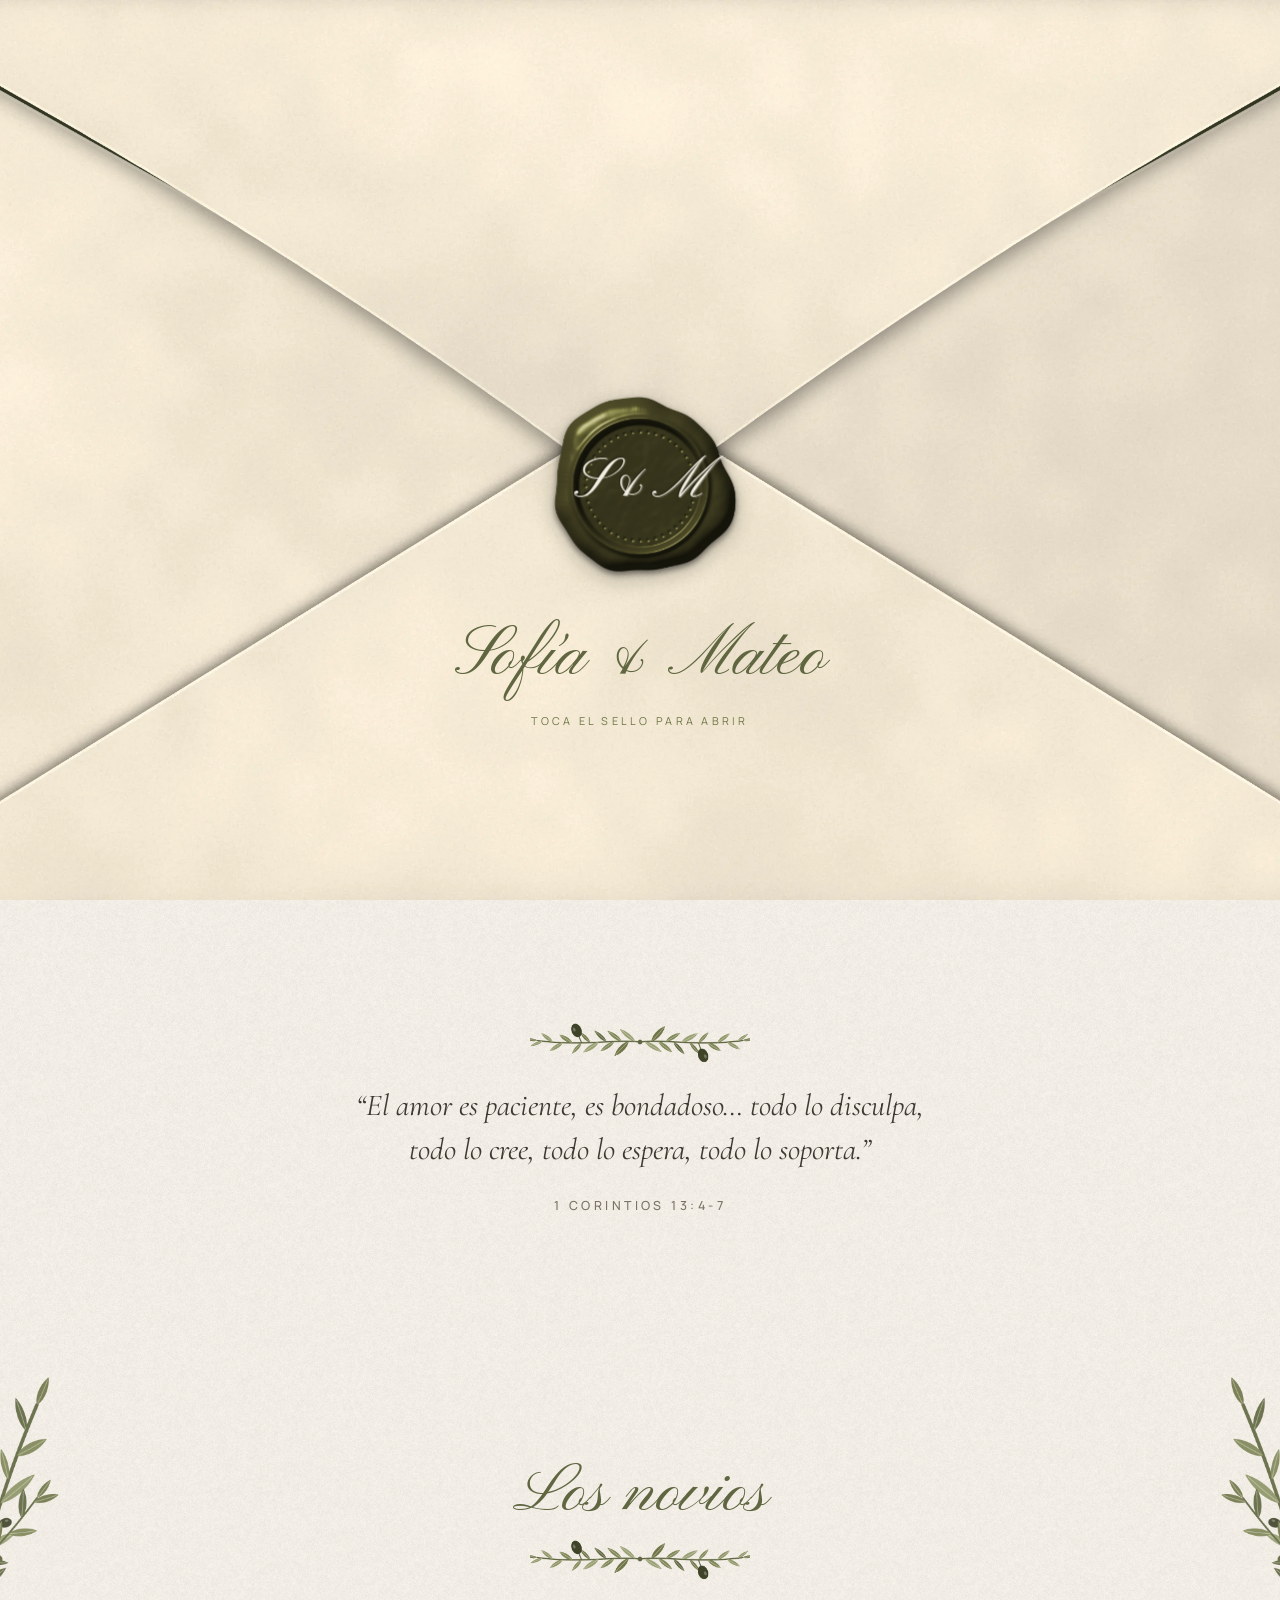
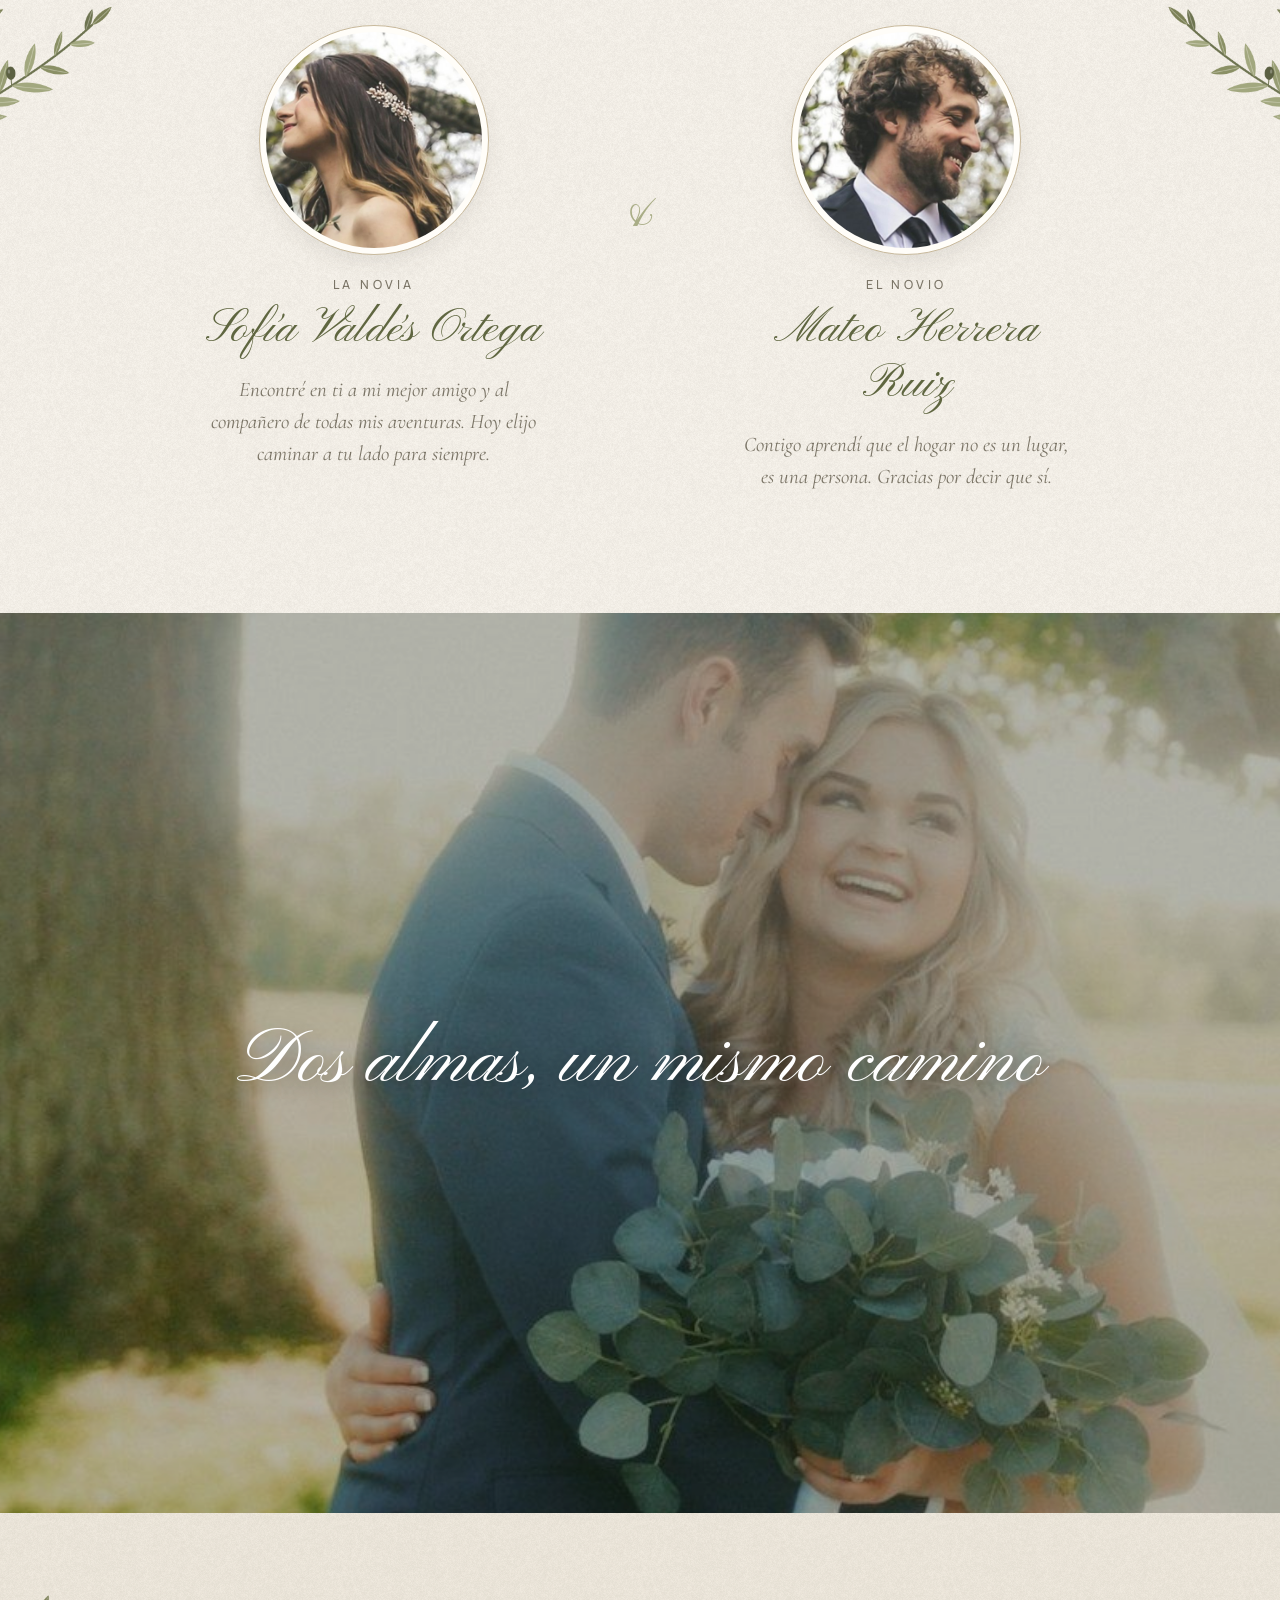
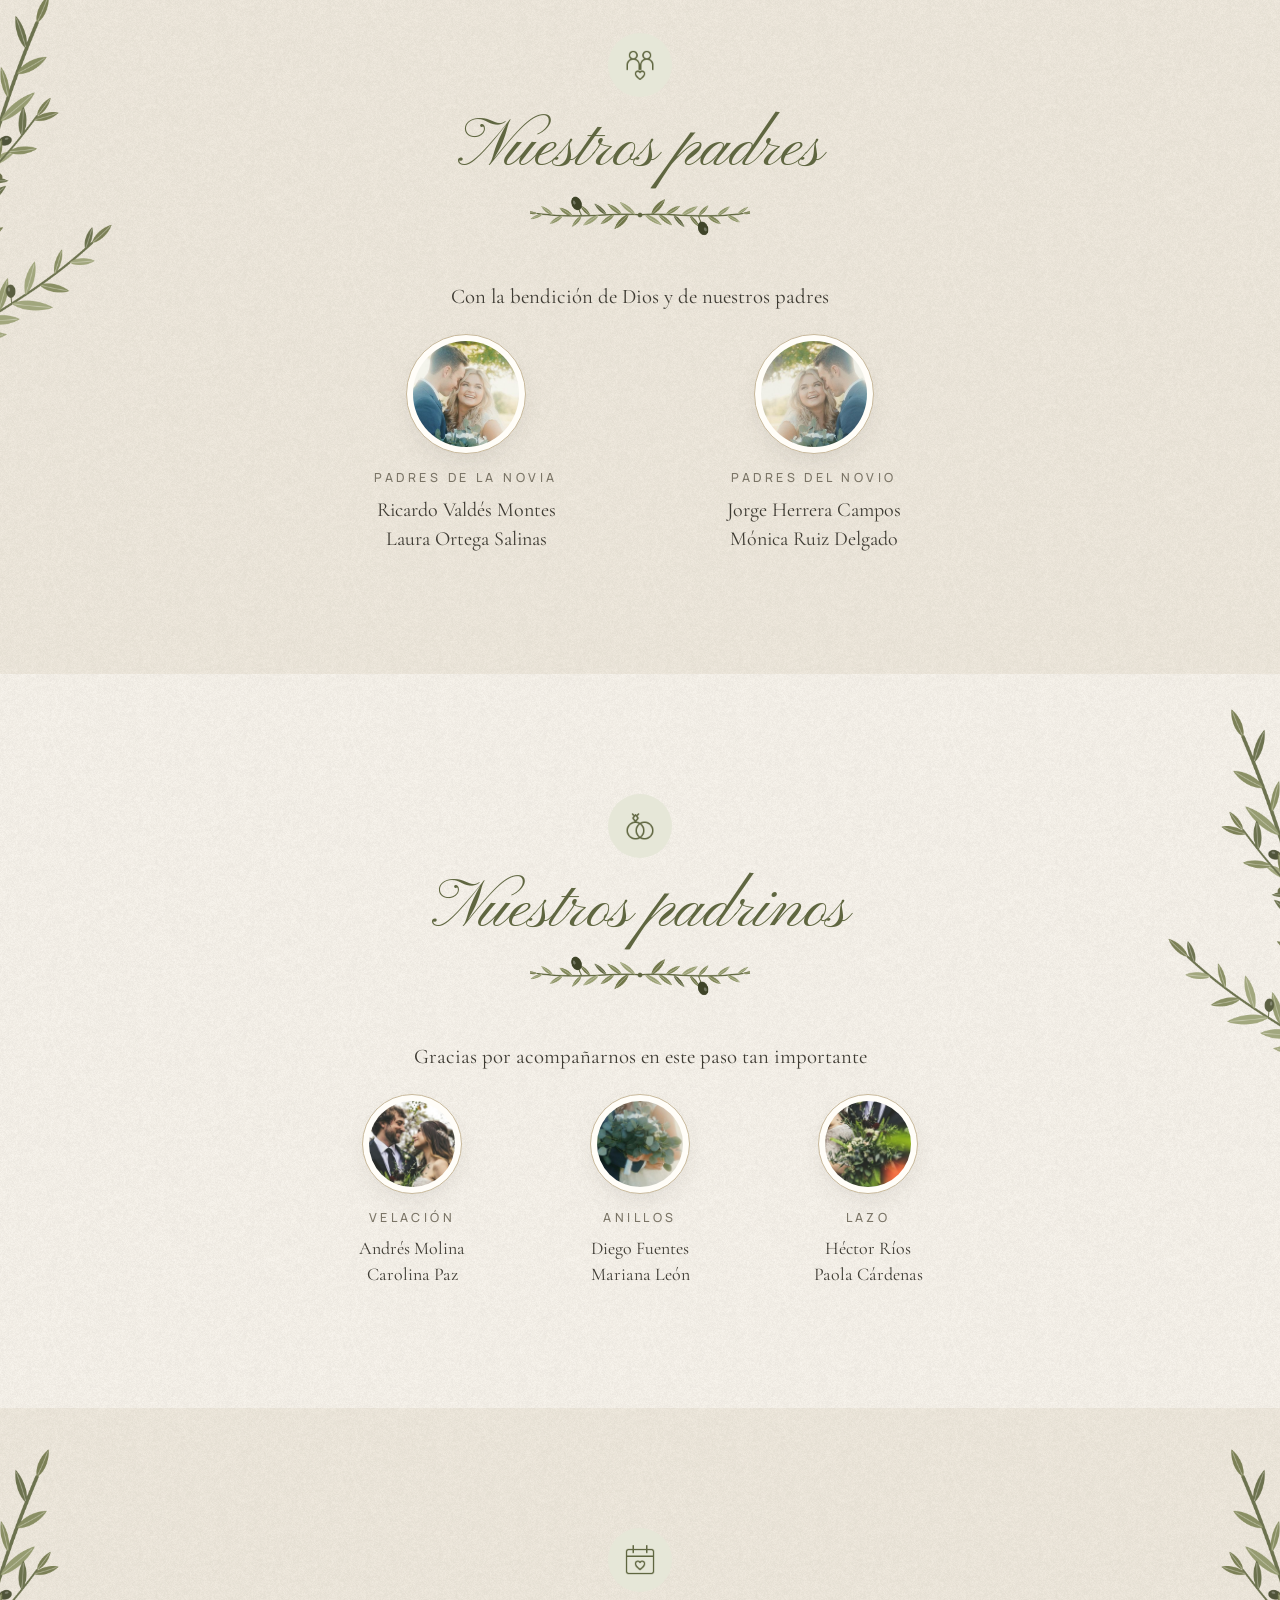
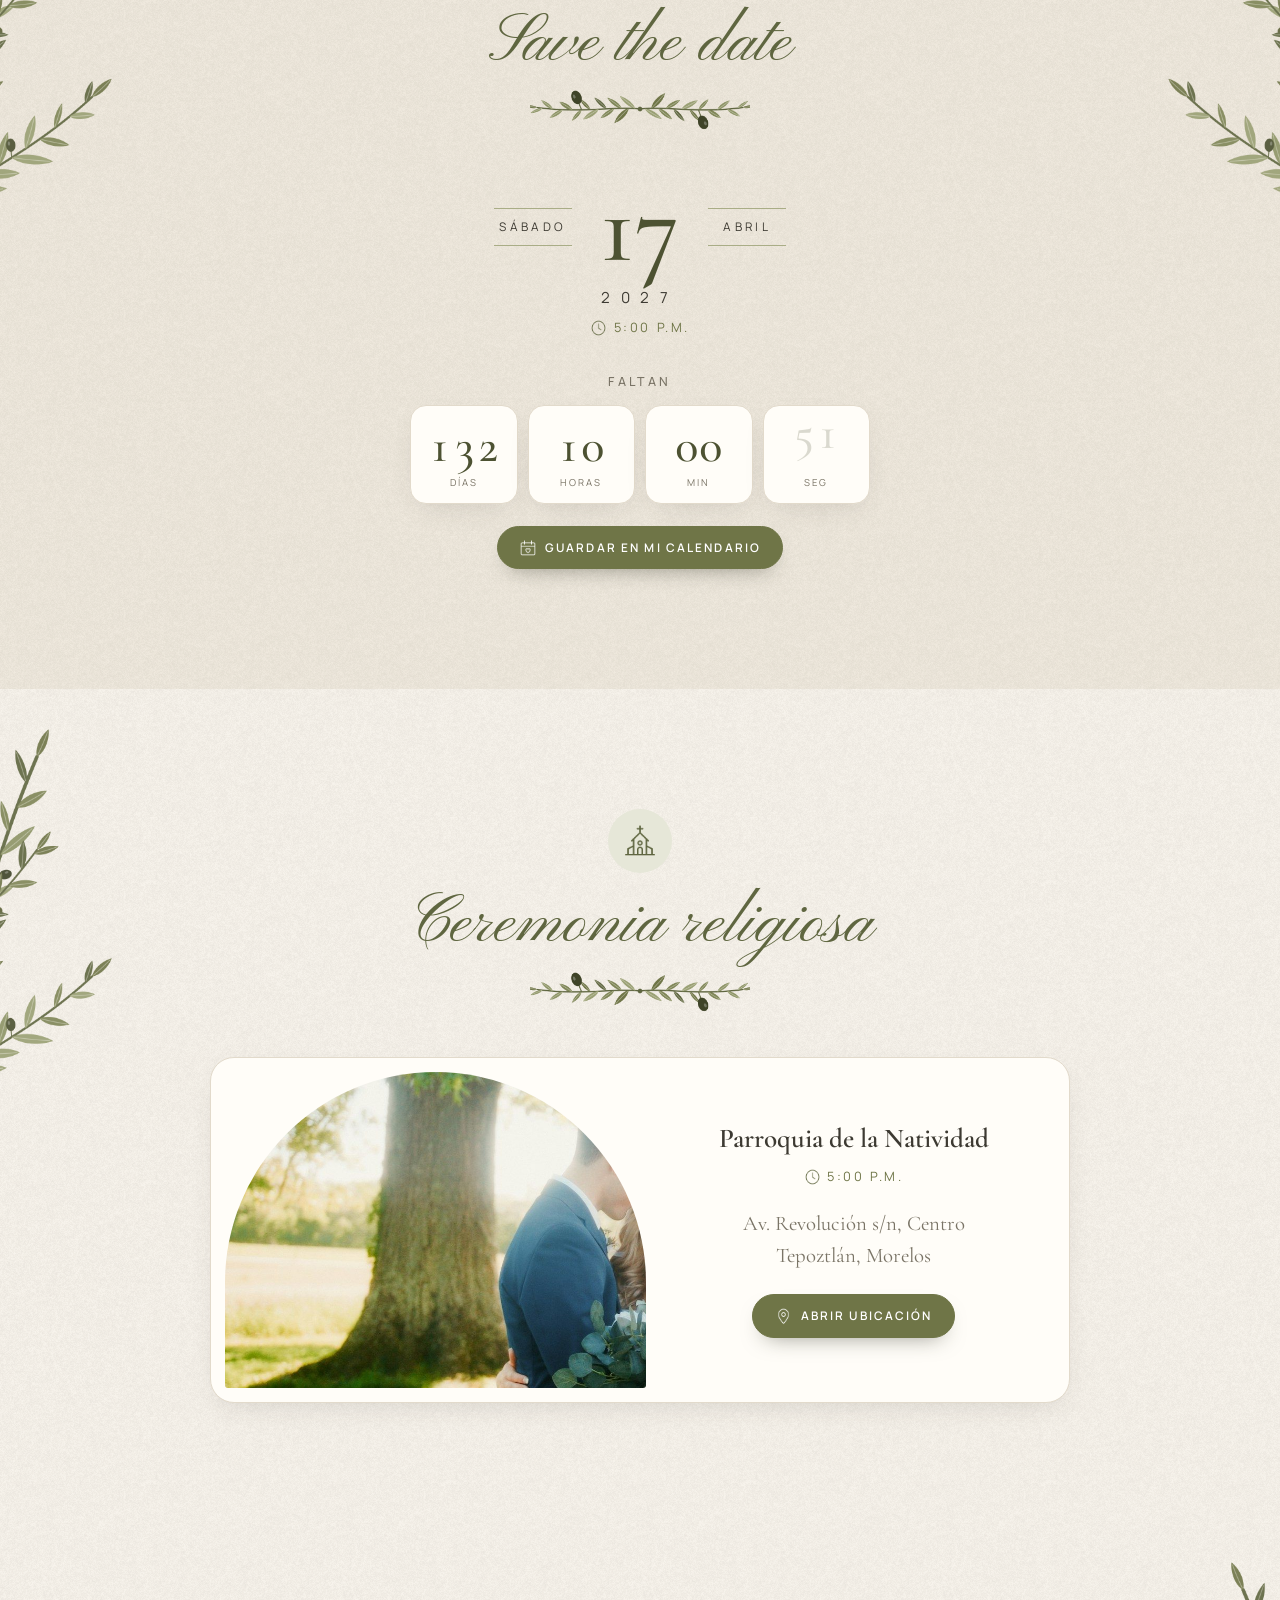
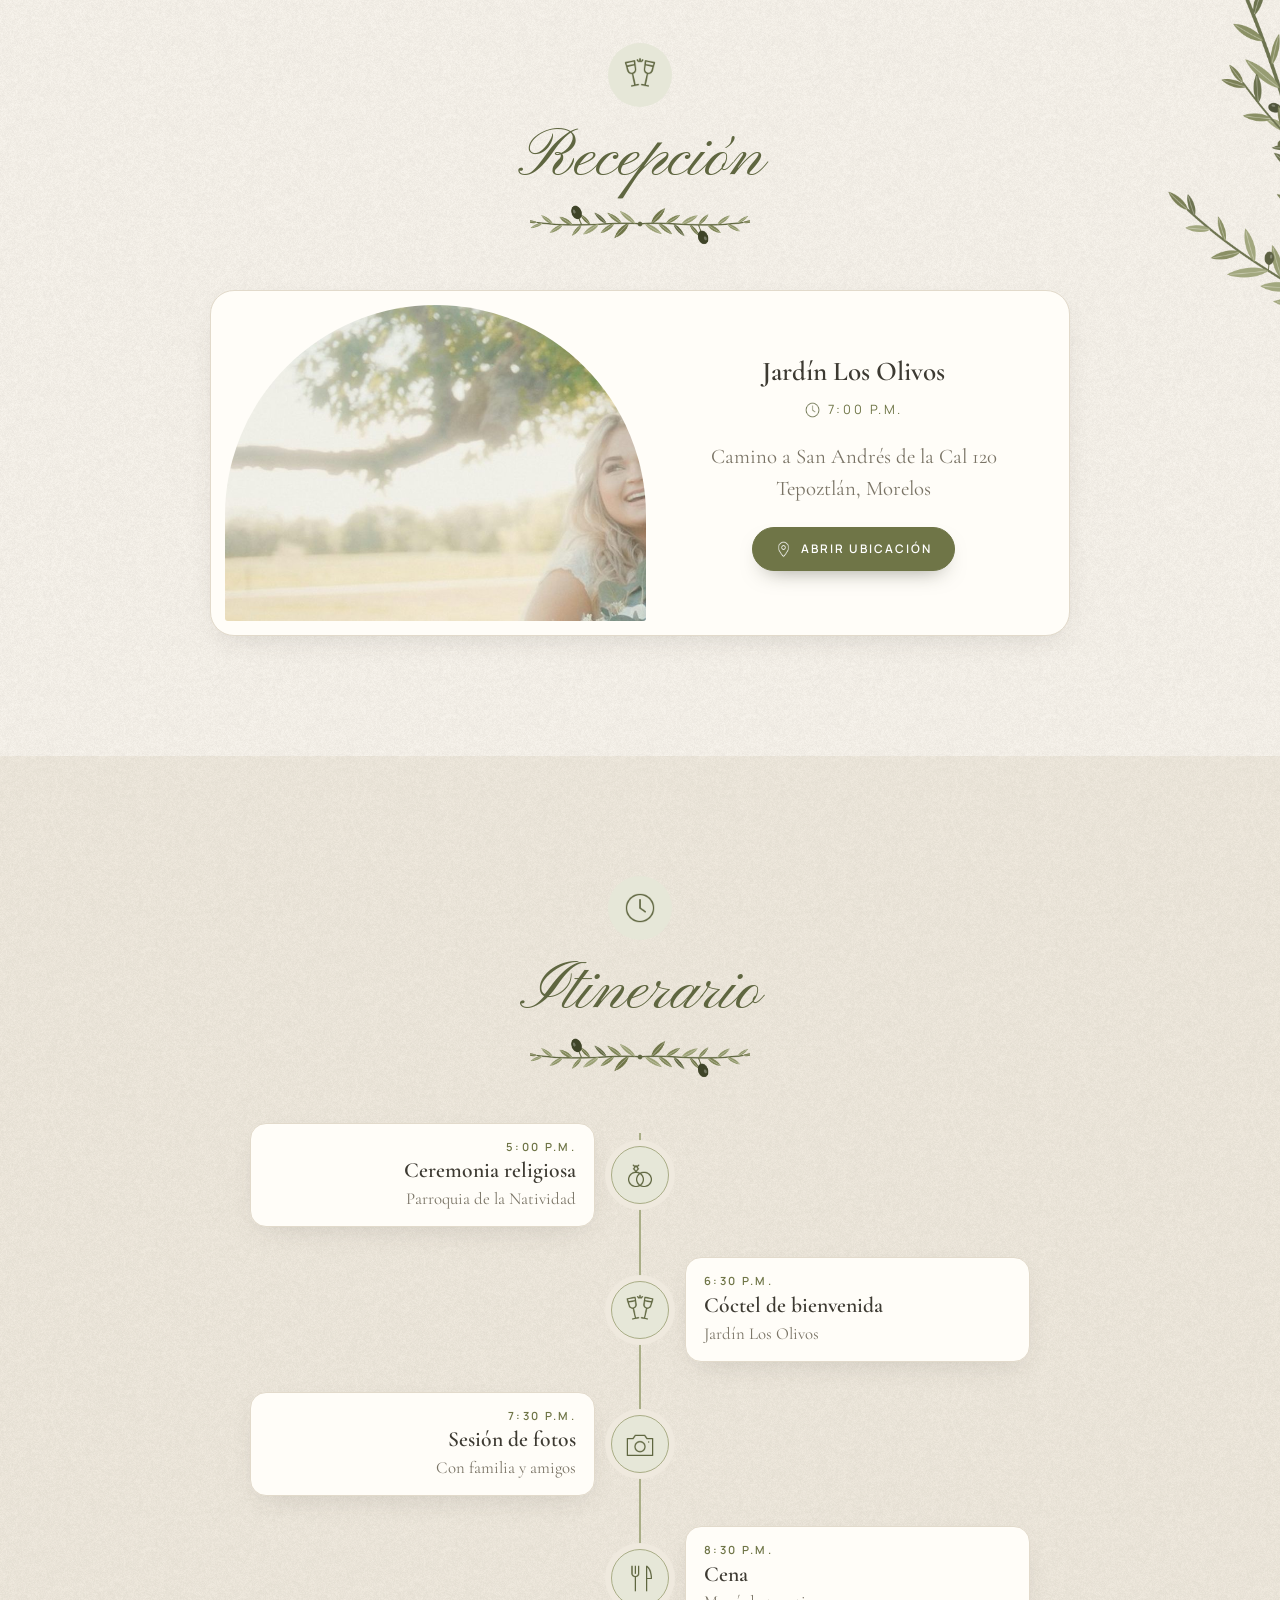
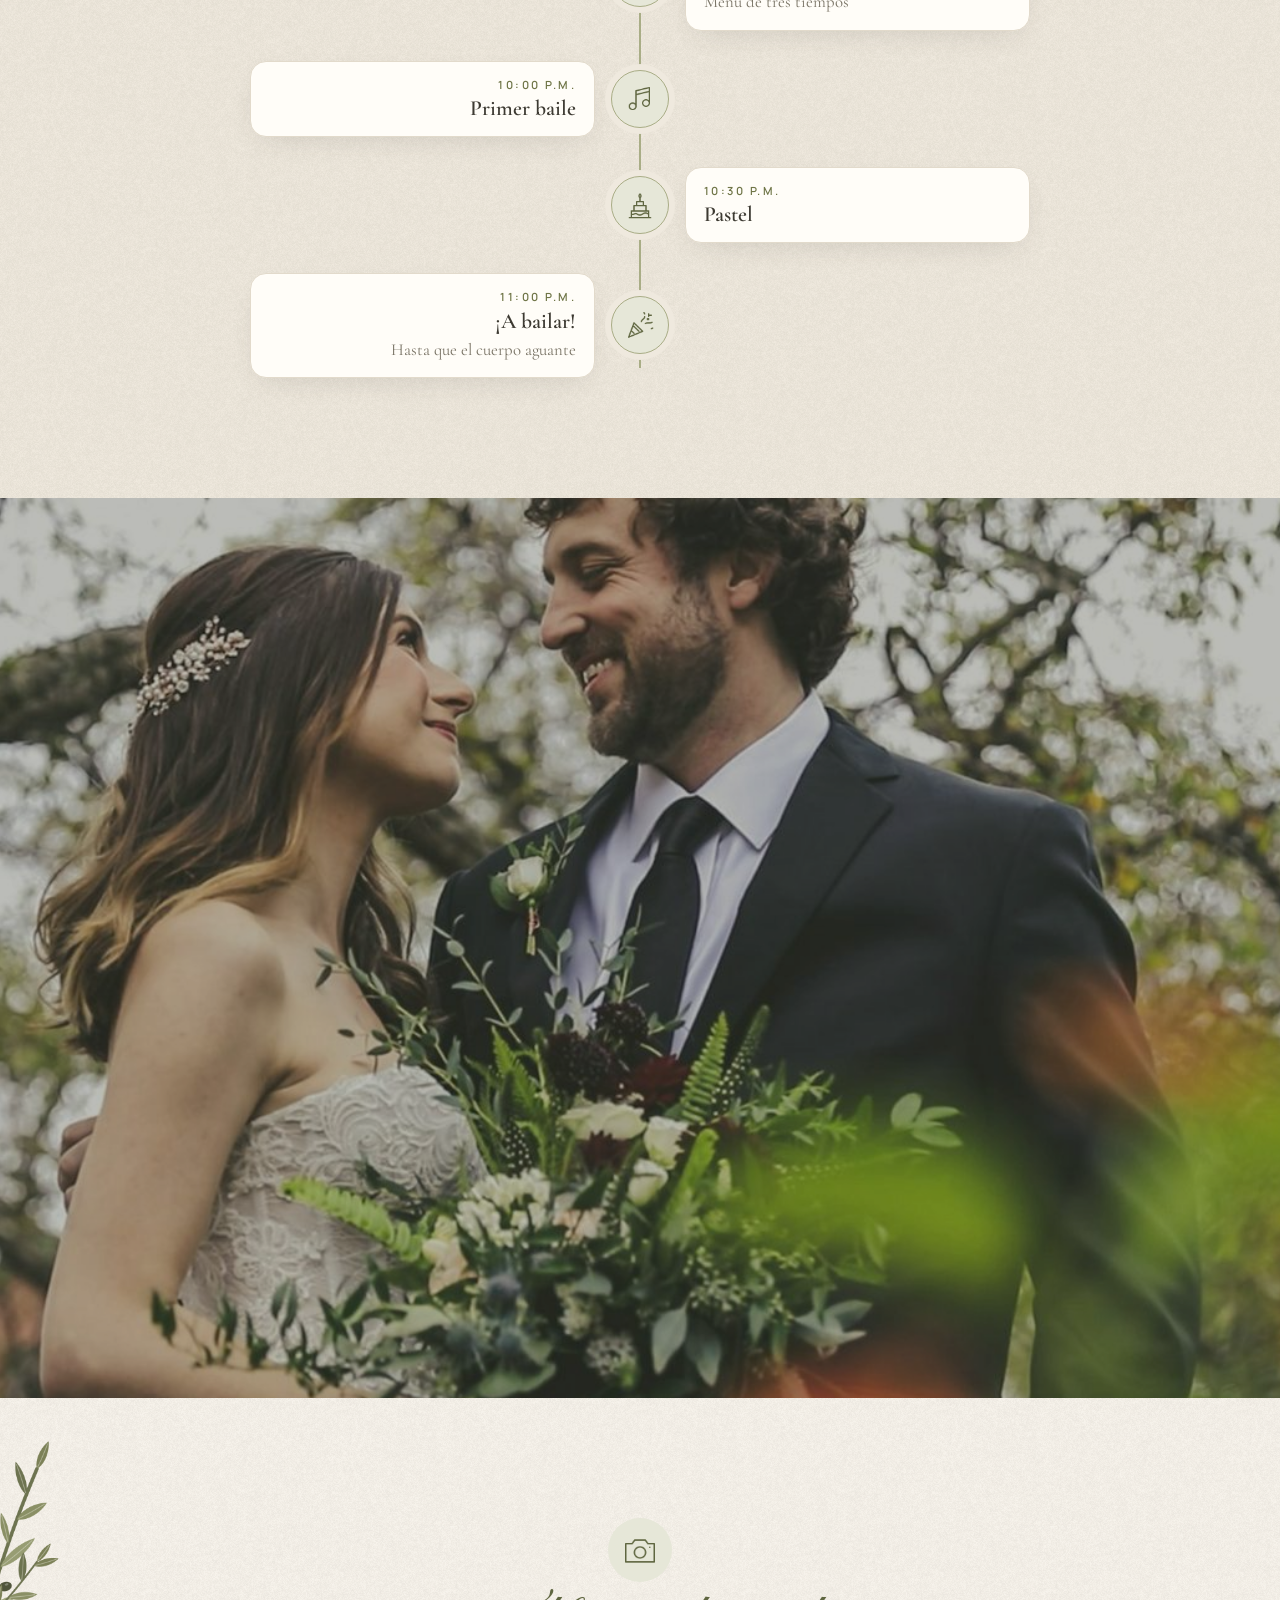
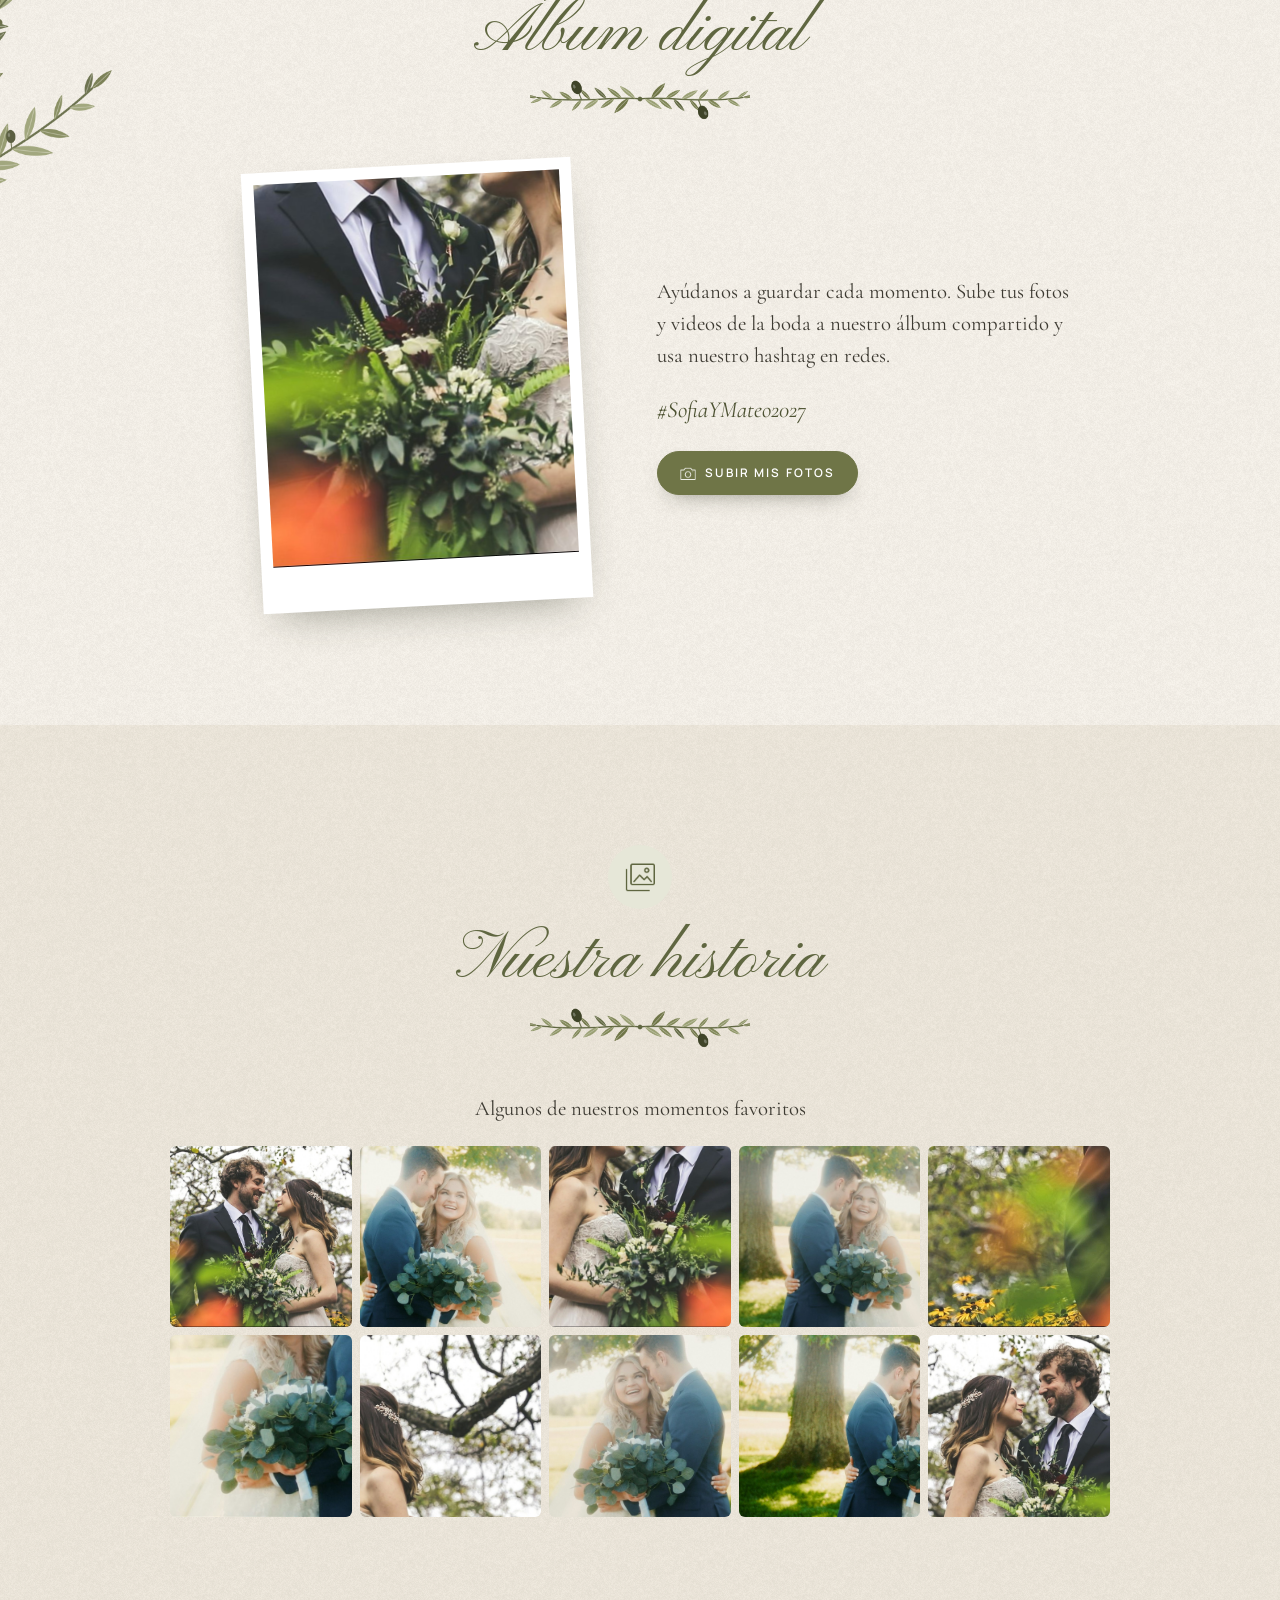
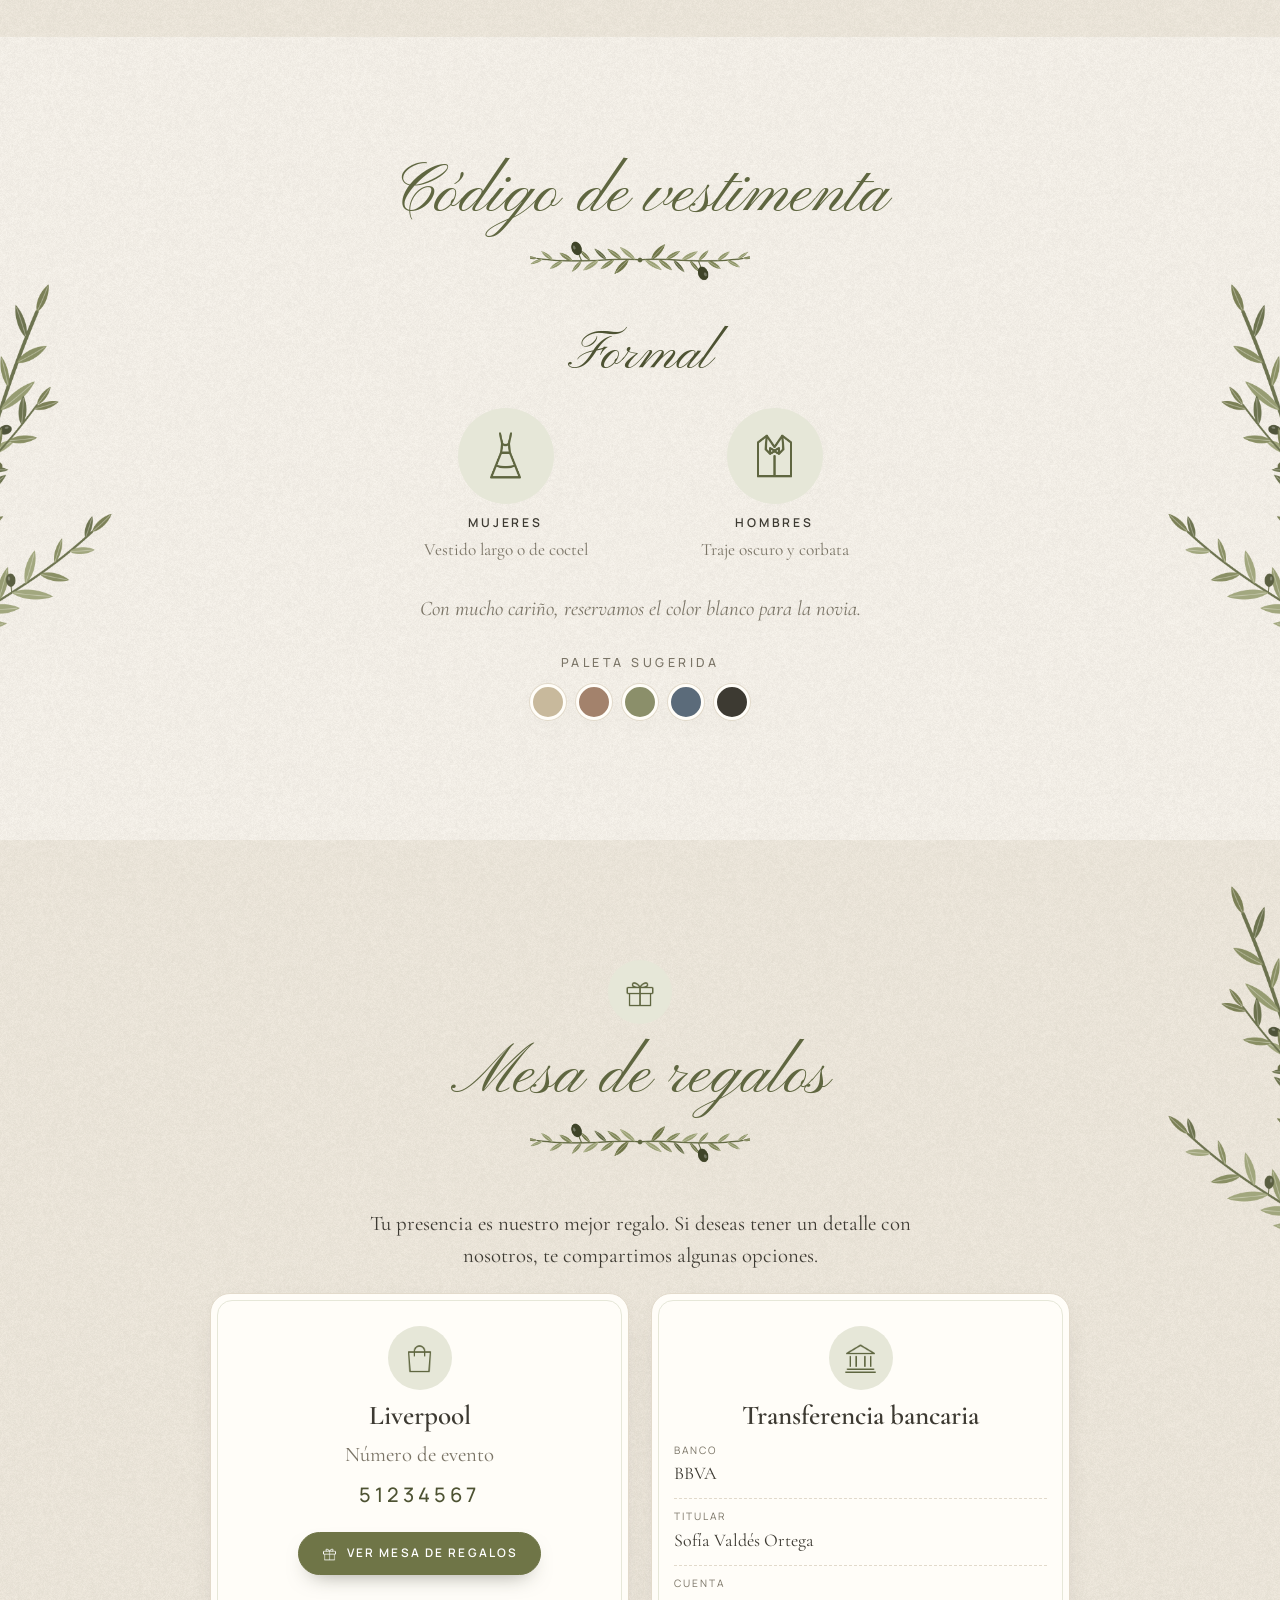
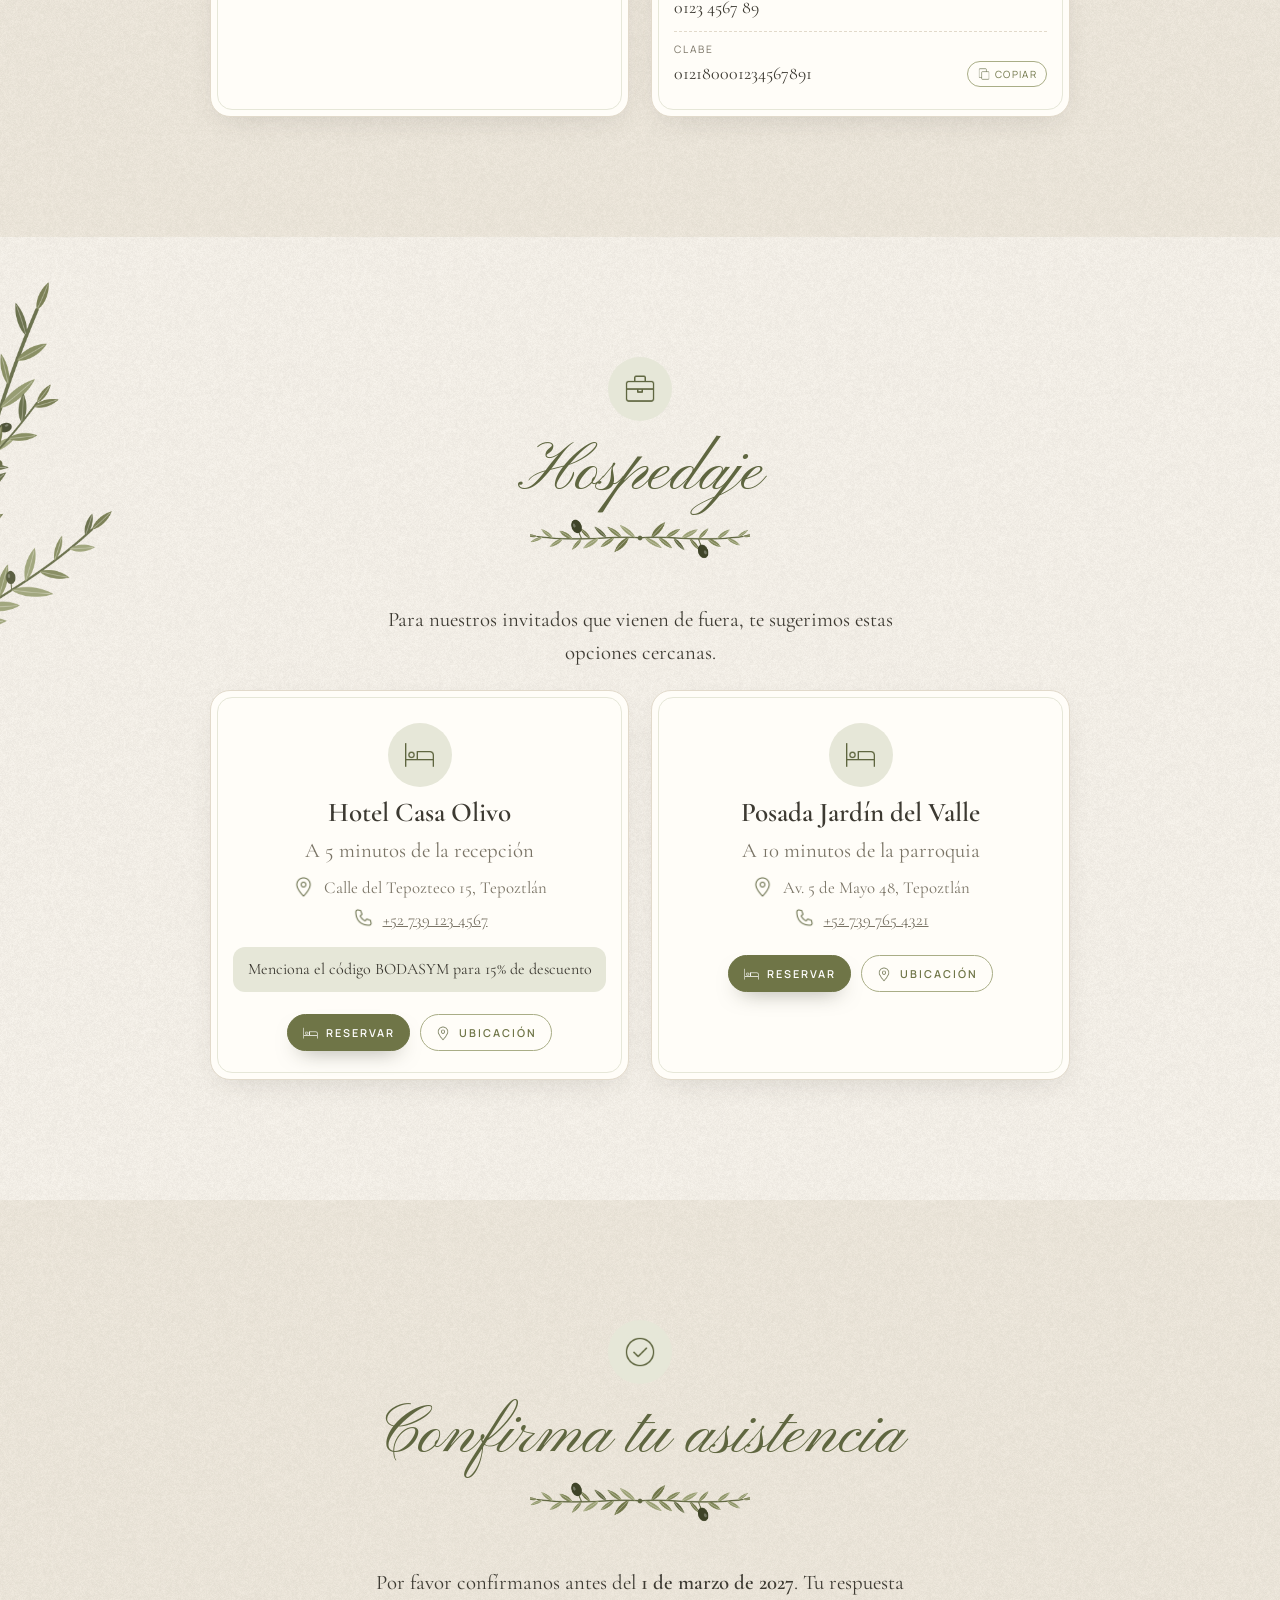
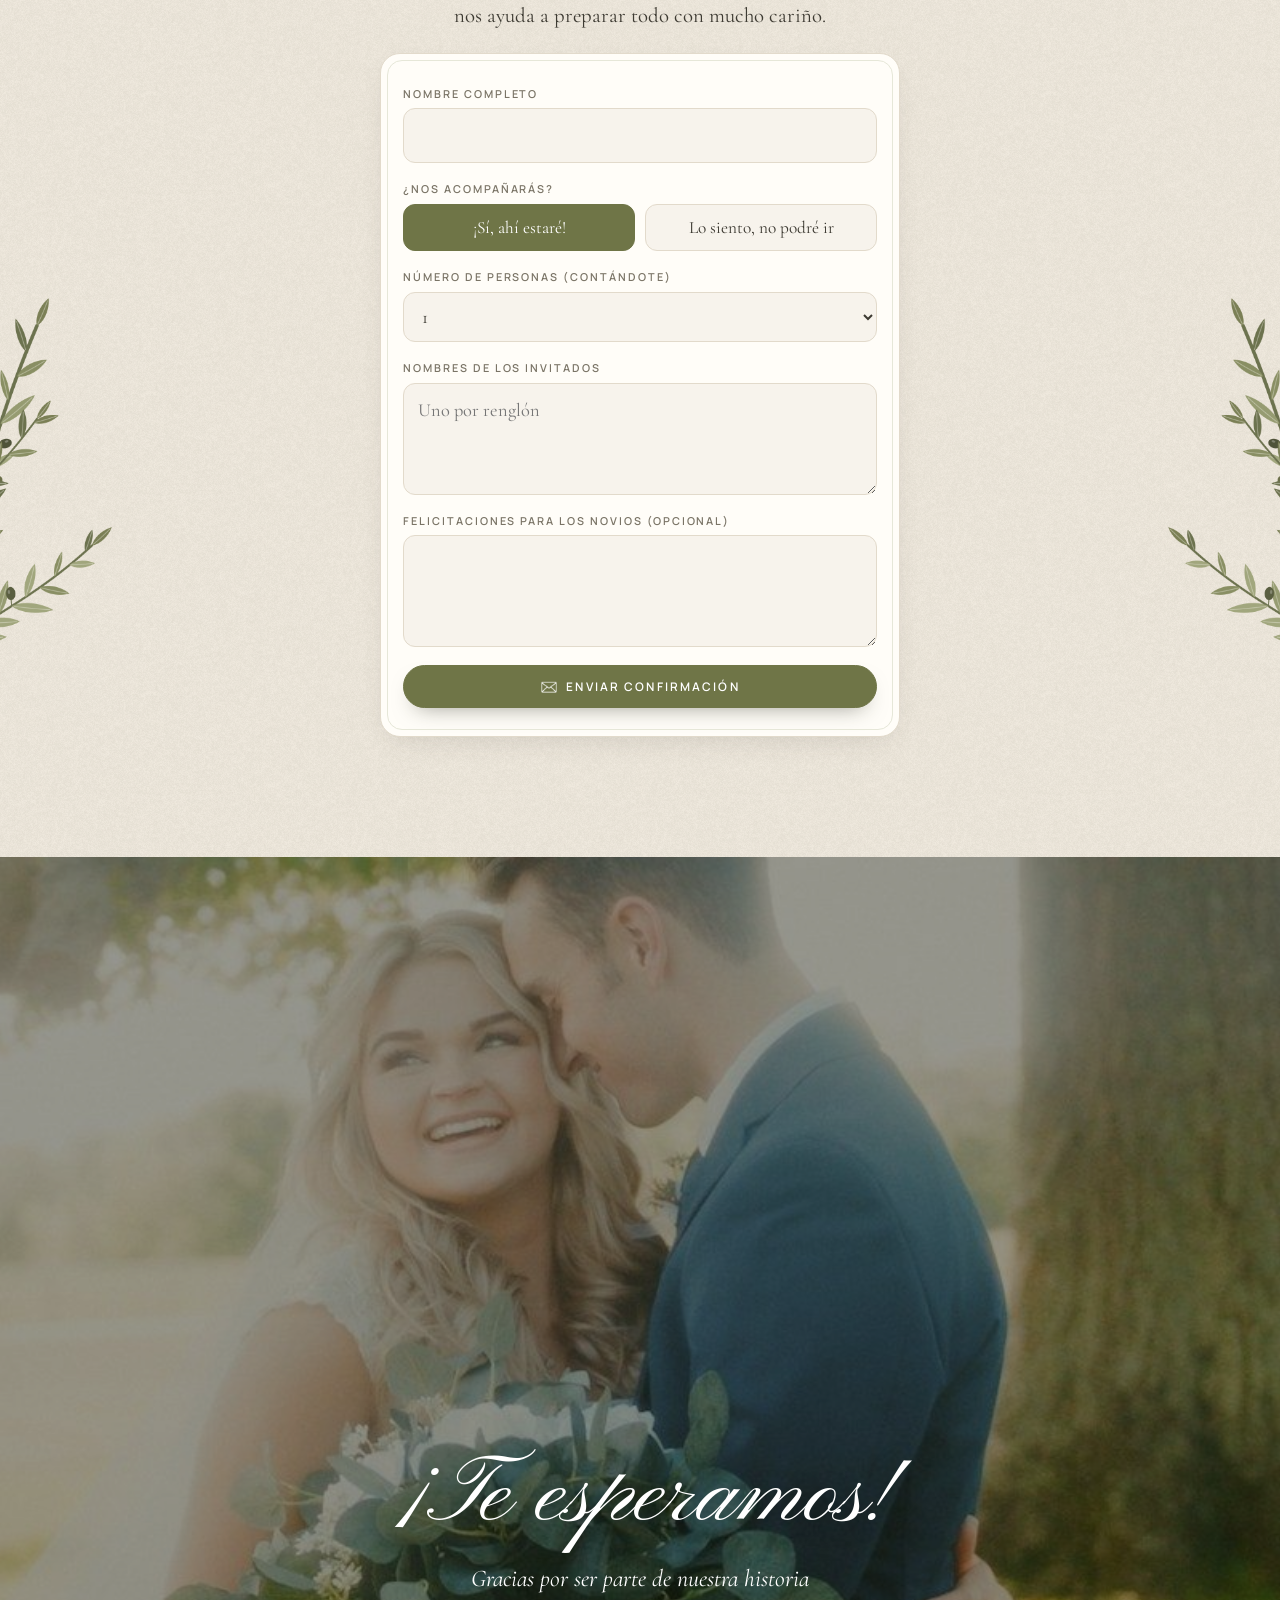
==== commit 963bc1c5: "Confirmacion abierta con QR sin nombres de invitados" ====
--- a/index.html
+++ b/index.html
@@ -26,7 +26,7 @@
        ================================================================= -->
   <script>
     const AJUSTES = {
-      // Para el contador, el calendario y el formulario. Fecha: AAAA-MM-DDTHH:MM:00 (24 h)
+      // Para el contador y el calendario. Fecha: AAAA-MM-DDTHH:MM:00 (24 h)
       evento: {
         titulo:      "Boda de Sofía & Mateo",
         fecha:       "2027-04-17T17:00:00",
@@ -34,16 +34,10 @@
         lugar:       "Tepoztlán, Morelos",
         descripcion: "¡Te esperamos para celebrar nuestra boda!",
       },
-      // Invitado cuando el link no trae ?invitado=...&pases=...  (crea links con generador-links.html)
-      invitado: { nombre: "Familia Ramírez Ortega", pases: 4 },
-
-      // WhatsApp: código de país + número, solo dígitos ("" = sin botón de WhatsApp)
-      whatsapp:        "5215512345678",
-      mensajeWhatsapp: "¡Hola! Soy {invitado} y quiero confirmar mi asistencia a la boda de Sofía & Mateo.",
-
+      // Formulario de confirmación: se guarda en api.php (ver respuestas en panel.html)
       formulario: {
-        enviarA:      "whatsapp",   // "whatsapp" = abre WhatsApp con la respuesta · "prueba" = solo dice gracias
-        googleSheets: "",           // opcional: URL de Google Apps Script para guardar respuestas
+        api:         "api.php",
+        maxPersonas: 10,            // el invitado elige de 1 a este número de personas
       },
       portada: { cadaSegundos: 5, transicionSegundos: 2 },   // carrusel de fotos de la portada
       sobre:   { velocidad: 1 },                            // 1 normal · 1.5 más rápido · 0.7 más lento
@@ -51,8 +45,8 @@
     };
   </script>
 
-  <link rel="stylesheet" href="css/invitacion.css">
-  <link rel="stylesheet" href="css/base.css">
+  <link rel="stylesheet" href="css/invitacion.css?v=3">
+  <link rel="stylesheet" href="css/base.css?v=3">
   <noscript><style>html.cargando body { visibility: visible; } .sobre { display: none; }</style></noscript>
 </head>
 <body>
@@ -91,8 +85,6 @@
     </div>
     <div class="sobre__textos">
       <p class="sobre__titulo">Sofía &amp; Mateo</p>
-      <p class="sobre__para">Una invitación especial para</p>
-      <p class="sobre__invitado" data-invitado-nombre></p>
       <p class="sobre__ayuda">Toca el sello para abrir</p>
     </div>
     <span class="sobre__sello">
@@ -566,67 +558,25 @@
     </div>
   </section>
 
-  <!-- ============================ PASE DE ENTRADA ============================ -->
-  <!-- El nombre y los pases vienen del link del invitado o de AJUSTES.invitado.
-       {pases} se cambia por el número; data-uno es el texto cuando es 1 pase. -->
-  <section class="modulo" id="invitados" data-animacion="subir">
-    <img class="adorno" src="tematica/hoja-izquierda.png" alt="" style="--x:-7%; --y:4%" data-anim="hoja-izquierda">
-    <img class="adorno" src="tematica/hoja-derecha.png" alt="" style="--derecha:-7%; --y:4%" data-anim="hoja-derecha">
-    <div class="contenedor">
-      <header class="encabezado">
-        <h2 class="titulo" data-anim>Pase de entrada</h2>
-        <img class="divisor" src="tematica/divisor.png" alt="" data-anim="linea">
-      </header>
-      <div class="pase" data-anim>
-        <span class="icono-circulo"><img src="iconos/personas.png" alt=""></span>
-        <p class="etiqueta">Esta invitación es para</p>
-        <p class="pase__nombre" data-invitado-nombre></p>
-        <span class="pase__linea"></span>
-        <p class="pase__pases" data-invitado-pases data-uno="Hemos reservado <b>1</b> lugar en su honor">Hemos reservado <b>{pases}</b> lugares en su honor</p>
-      </div>
-      <p class="nota nota--icono" data-anim>
-        <img class="icono-linea" src="iconos/ninos.png" alt=""><span>Con cariño, este evento es solo para adultos.</span>
-      </p>
-    </div>
-  </section>
-
-  <!-- ============================ CONFIRMAR ASISTENCIA ============================ -->
-  <!-- El número y mensaje de WhatsApp están en AJUSTES (arriba) -->
-  <section class="modulo" id="confirmar" data-animacion="subir">
-    <div class="contenedor">
-      <header class="encabezado">
-        <span class="icono-circulo" data-anim><img src="iconos/check.png" alt=""></span>
-        <h2 class="titulo" data-anim>Confirma tu asistencia</h2>
-        <img class="divisor" src="tematica/divisor.png" alt="" data-anim="linea">
-      </header>
-      <p class="texto" data-anim>Por favor confírmanos antes del <b>1 de marzo de 2027</b>. Tu respuesta nos ayuda a preparar todo con mucho cariño.</p>
-      <div class="botones">
-        <a class="boton" href="#formulario" data-anim="latido">
-          <img class="boton__icono" src="iconos/pluma.png" alt=""><span>Ir al formulario</span>
-        </a>
-        <a class="boton boton--borde" data-confirmar-whatsapp target="_blank" rel="noopener" data-anim>
-          <img class="boton__icono" src="iconos/whatsapp.png" alt=""><span>Confirmar por WhatsApp</span>
-        </a>
-      </div>
-    </div>
-  </section>
-
-  <!-- ============================ FORMULARIO DE CONFIRMACIÓN ============================ -->
-  <!-- A dónde se envía: AJUSTES.formulario (arriba). Teléfono y mensaje son opcionales: borra su <label> si no los quieres -->
+  <!-- ============================ CONFIRMAR ASISTENCIA (formulario) ============================ -->
+  <!-- Un solo link para todos: cada envío es una respuesta nueva con su código de 5 caracteres
+       y su pase con QR (paseqr.html). Se ve en panel.html.
+       El mensaje es opcional y aparece en el Libro de Felicitaciones (firmas.html). -->
   <section class="modulo" id="formulario" data-animacion="subir">
     <img class="adorno" src="tematica/hoja-izquierda.png" alt="" style="--x:-7%; --y:55%" data-anim="hoja-izquierda">
     <img class="adorno" src="tematica/hoja-derecha.png" alt="" style="--derecha:-7%; --y:55%" data-anim="hoja-derecha">
     <div class="contenedor">
       <header class="encabezado">
-        <h2 class="titulo" data-anim>Formulario</h2>
-        <img class="divisor" src="tematica/divisor.png" alt="" data-anim="linea">
-      </header>
-      <p class="texto" data-anim>Llena tus datos y presiona enviar.</p>
+        <span class="icono-circulo" data-anim><img src="iconos/check.png" alt=""></span>
+        <h2 class="titulo" data-anim>Confirma tu asistencia</h2>
+        <img class="divisor" src="tematica/divisor.png" alt="" data-anim="linea">
+      </header>
+      <p class="texto" data-anim>Por favor confírmanos antes del <b>1 de marzo de 2027</b>. Tu respuesta nos ayuda a preparar todo con mucho cariño.</p>
 
       <form class="formulario tarjeta" id="form-confirmacion" novalidate data-anim>
         <label class="campo">
           <span>Nombre completo</span>
-          <input name="nombre" type="text" autocomplete="name" required>
+          <input name="nombre" type="text" autocomplete="name" maxlength="150" required>
         </label>
         <fieldset class="campo">
           <legend>¿Nos acompañarás?</legend>
@@ -635,18 +585,20 @@
             <label class="opcion"><input type="radio" name="asistencia" value="no"><span>Lo siento, no podré ir</span></label>
           </div>
         </fieldset>
-        <label class="campo" data-campo-personas>
-          <span>Número de asistentes</span>
+        <label class="campo" data-solo-si>
+          <span>Número de personas (contándote)</span>
           <select name="personas"></select>
         </label>
-        <label class="campo">
-          <span>Teléfono (opcional)</span>
-          <input name="telefono" type="tel" autocomplete="tel">
+        <label class="campo" data-solo-si>
+          <span>Nombres de los invitados</span>
+          <textarea name="nombres" rows="3" maxlength="1000" placeholder="Uno por renglón"></textarea>
         </label>
         <label class="campo">
-          <span>Mensaje para los novios (opcional)</span>
-          <textarea name="mensaje" rows="3"></textarea>
+          <span>Felicitaciones para los novios (opcional)</span>
+          <textarea name="mensaje" rows="3" maxlength="2000"></textarea>
         </label>
+        <!-- Campo trampa contra robots: no lo borres -->
+        <input class="formulario__trampa" name="sitio" type="text" tabindex="-1" autocomplete="off" aria-hidden="true">
         <p class="formulario__error" data-form-error hidden></p>
         <button class="boton boton--ancho" type="submit">
           <img class="boton__icono" src="iconos/sobre.png" alt=""><span>Enviar confirmación</span>
@@ -655,7 +607,21 @@
 
       <div class="formulario__gracias tarjeta" data-form-gracias hidden>
         <span class="icono-circulo"><img src="iconos/corazon.png" alt=""></span>
-        <p class="texto">¡Gracias por confirmar! Nos hace muy felices compartir este día contigo.</p>
+        <p class="texto">¡Gracias por responder! Tu confirmación quedó registrada.</p>
+        <div data-form-pase hidden>
+          <p class="etiqueta">Tu código</p>
+          <p class="formulario__codigo" data-form-codigo></p>
+          <div class="botones">
+            <a class="boton" data-form-pase-link target="_blank" rel="noopener">
+              <img class="boton__icono" src="iconos/check.png" alt=""><span>Descargar mi pase con QR</span>
+            </a>
+          </div>
+        </div>
+      </div>
+
+      <div class="formulario__gracias tarjeta" data-form-cerrado hidden>
+        <span class="icono-circulo"><img src="iconos/calendario.png" alt=""></span>
+        <p class="texto">La confirmación de asistencia ya está cerrada. ¡Gracias!</p>
       </div>
     </div>
   </section>
@@ -683,7 +649,7 @@
 <!-- 🔒 No cambiar el orden -->
 <script src="librerias/gsap.min.js"></script>
 <script src="librerias/ScrollTrigger.min.js"></script>
-<script src="js/animaciones.js"></script>
-<script src="js/funciones.js"></script>
+<script src="js/animaciones.js?v=3"></script>
+<script src="js/funciones.js?v=3"></script>
 </body>
 </html>
--- a/css/invitacion.css
+++ b/css/invitacion.css
@@ -202,7 +202,7 @@
    ===================================================================== */
 
 /* Módulos con fondo alterno (lino) */
-#padres, #fecha, #itinerario, #galeria, #regalos, #invitados, #formulario {
+#padres, #fecha, #itinerario, #galeria, #regalos, #formulario {
   --fondo-color: var(--color-fondo-alterno);
 }
 
--- a/css/base.css
+++ b/css/base.css
@@ -307,8 +307,6 @@
   line-height: 1.05;
   color: var(--color-titulos);
 }
-.sobre__para { margin: 0; font-family: var(--fuente-detalles); font-size: .66rem; letter-spacing: .22em; text-transform: uppercase; }
-.sobre__invitado { margin: .2em 0 0; font-size: clamp(1.25rem, 4.6vmin, 1.7rem); font-style: italic; }
 .sobre__ayuda {
   margin: 1.6em 0 0;
   font-family: var(--fuente-detalles);
@@ -916,45 +914,6 @@
   background: var(--color-acento-suave);
   font-size: 1rem;
 }
-
-
-/* =====================================================================
-   INVITADOS (PASE)
-   ===================================================================== */
-.pase {
-  position: relative;
-  max-width: 440px;
-  margin: 0 auto;
-  padding: 34px 26px;
-  border: 1px solid var(--color-borde);
-  border-radius: 22px;
-  background: var(--color-tarjeta);
-  box-shadow: var(--sombra-suave);
-}
-.pase::before, .pase::after {
-  content: "";
-  position: absolute;
-  top: 50%;
-  width: 26px;
-  height: 26px;
-  margin-top: -13px;
-  border-radius: 50%;
-  background: var(--fondo-color);
-  box-shadow: inset 0 0 0 1px var(--color-borde);
-}
-.pase::before { left: -14px; }
-.pase::after  { right: -14px; }
-.pase__nombre {
-  margin: 10px 0;
-  font-family: var(--fuente-titulos);
-  font-size: clamp(2.2rem, 9vw, 3rem);
-  line-height: 1.15;
-  color: var(--color-titulos);
-}
-.pase__linea { display: block; margin: 18px auto; border-top: 1px dashed var(--color-arena); }
-.pase__pases { margin: 0; font-size: 1.2rem; }
-.pase__pases b { font-family: var(--fuente-detalles); font-size: 1.25em; color: var(--color-acento-oscuro); }
-.nota--icono { display: flex; align-items: center; justify-content: center; gap: .6em; }
 
 
 /* =====================================================================
@@ -1008,6 +967,9 @@
 .opcion input:focus-visible + span { outline: 2px solid var(--color-acento-claro); outline-offset: 2px; }
 .formulario__error { margin: 0; color: #b4553f; font-size: 1rem; text-align: center; }
 .formulario__gracias { max-width: 520px; margin: 0 auto; }
+.formulario__codigo { margin: 4px 0 14px; font-family: var(--fuente-detalles); font-size: 1.9rem; font-weight: 600; letter-spacing: .25em; color: var(--color-acento-oscuro); }
+.formulario__trampa { position: absolute; left: -9999px; width: 1px; height: 1px; opacity: 0; }
+.formulario button[type="submit"]:disabled { opacity: .6; cursor: wait; }
 
 
 /* =====================================================================
